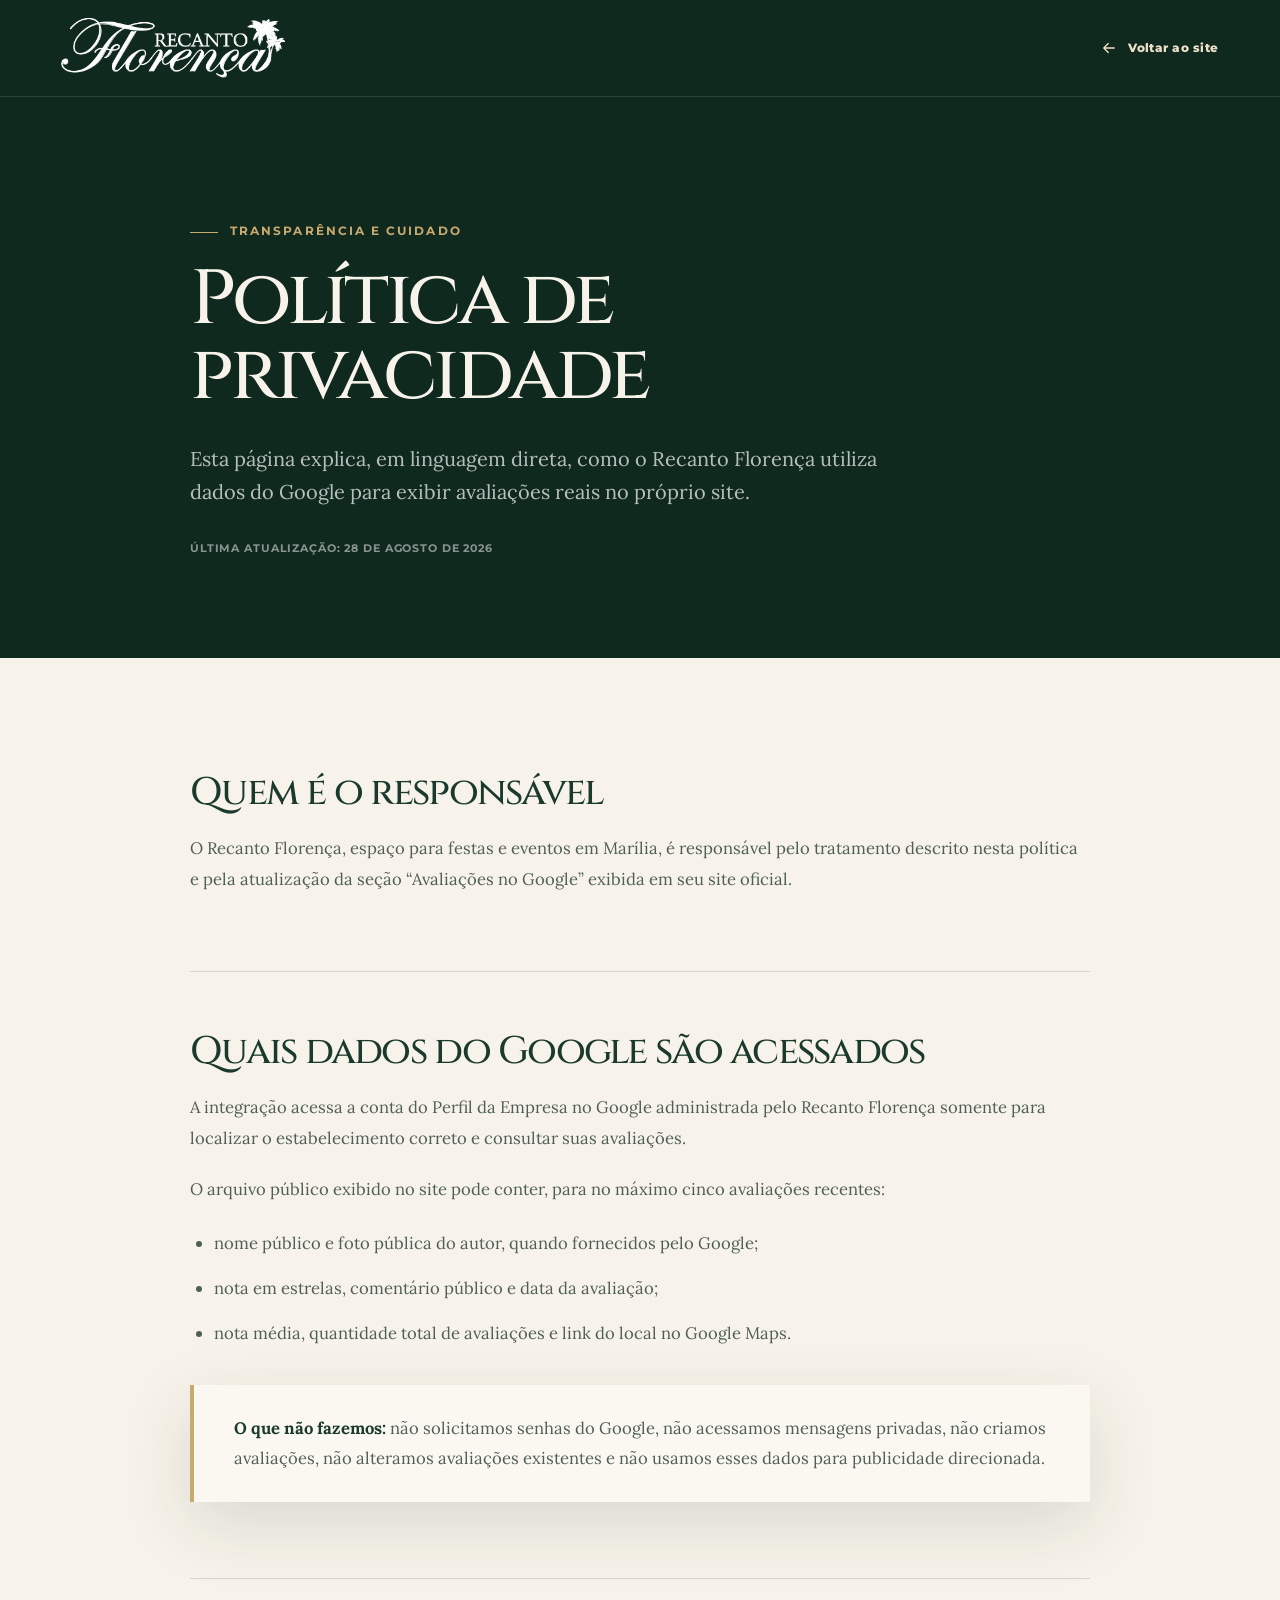
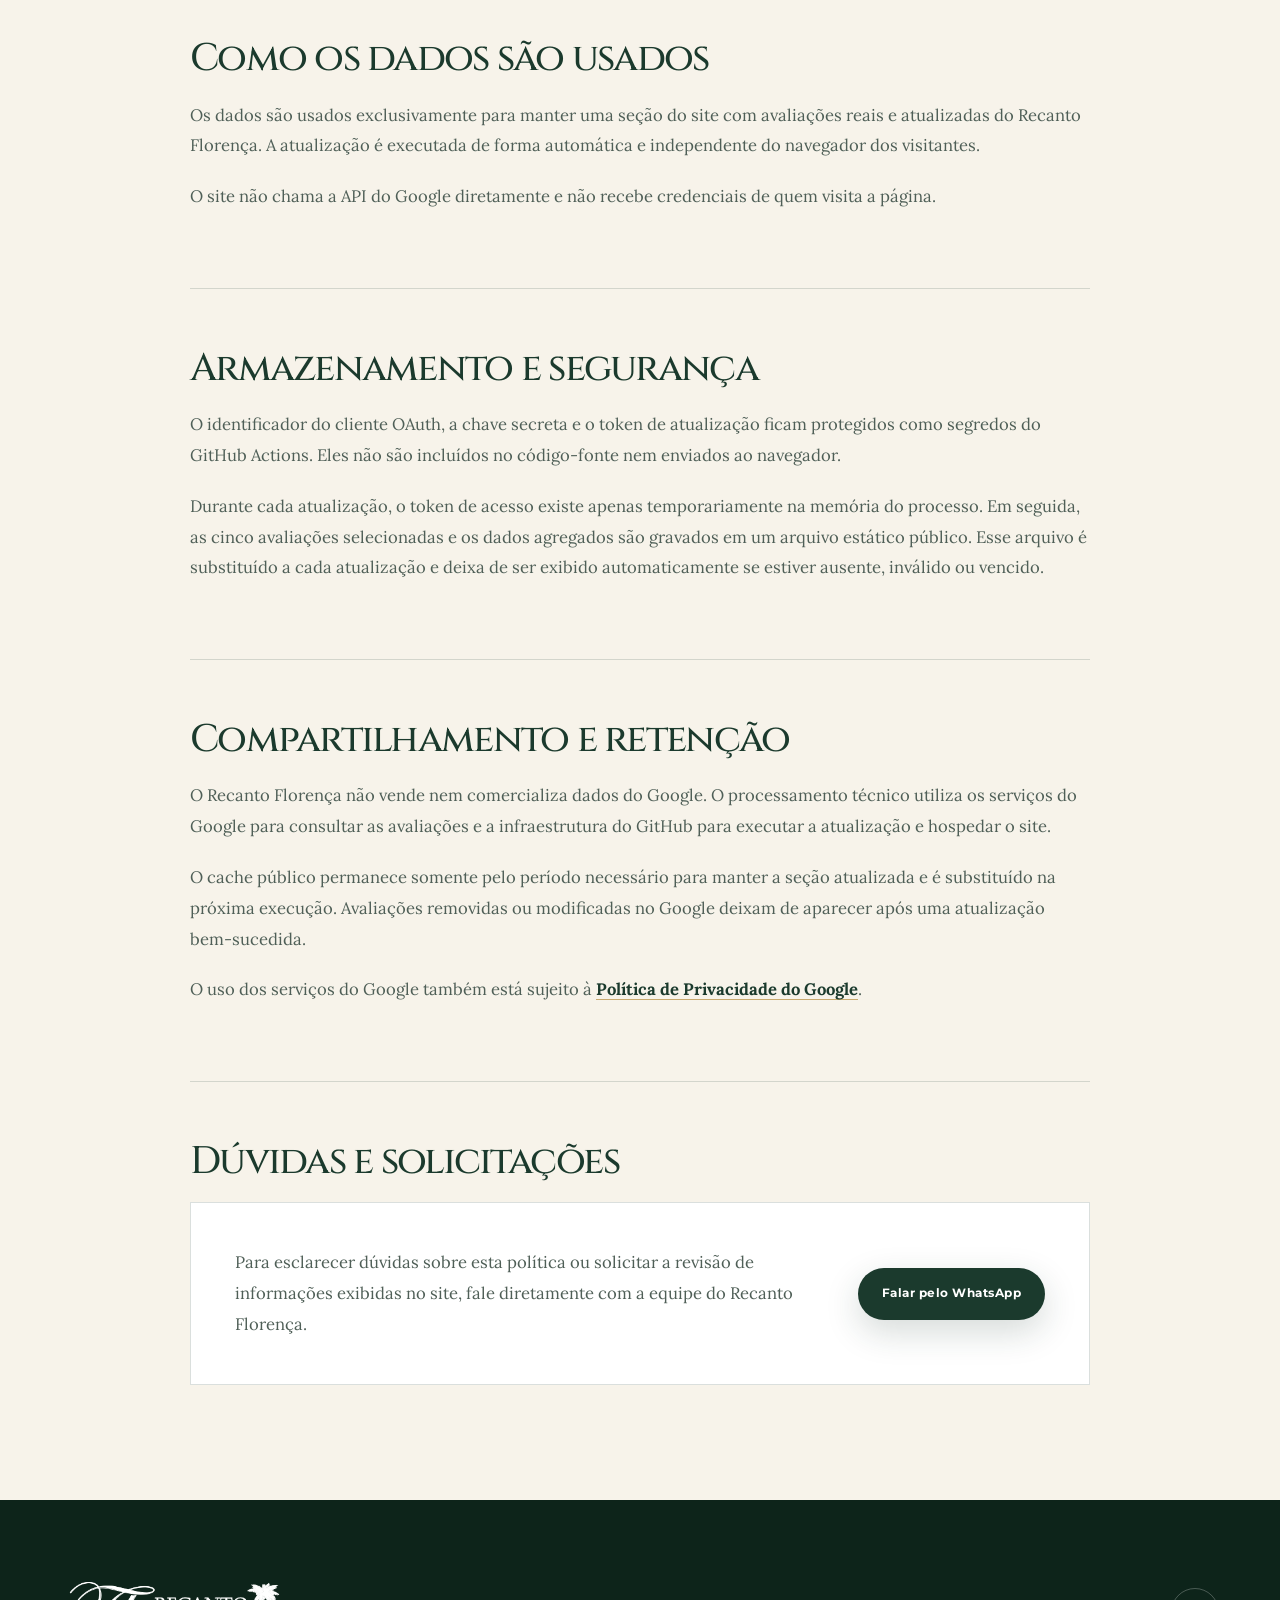
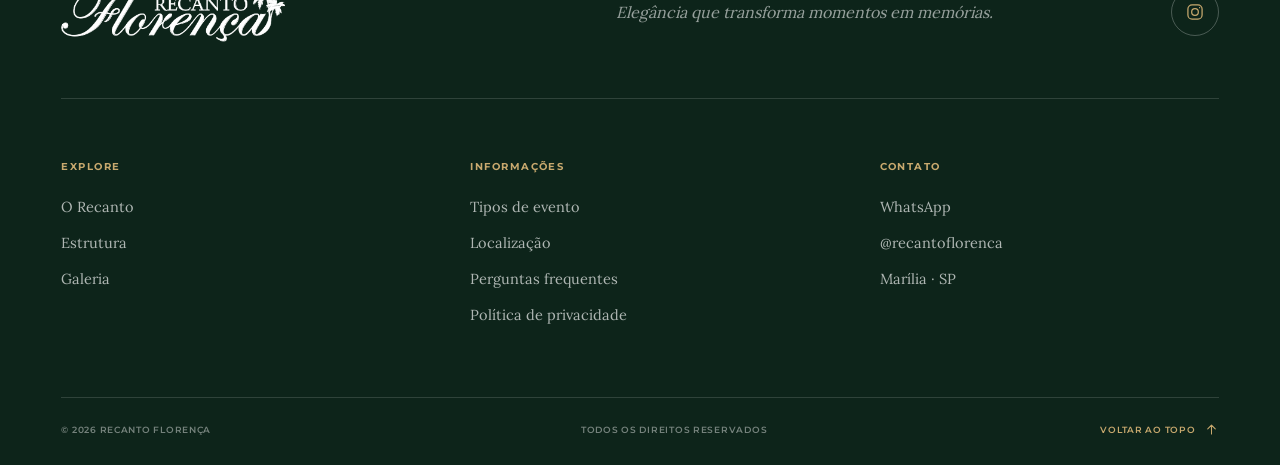
==== politica-de-privacidade.html @ 4406dd40 "feat: publish OAuth privacy policy" ====
<!doctype html>
<html lang="pt-BR">
<head>
  <meta charset="utf-8">
  <meta name="viewport" content="width=device-width, initial-scale=1">
  <meta name="theme-color" content="#1b3a2d">
  <meta name="description" content="Política de privacidade do Recanto Florença e informações sobre o uso de dados públicos das avaliações do Google.">
  <meta name="robots" content="index, follow">
  <link rel="canonical" href="https://recantoflorenca.com.br/politica-de-privacidade.html">
  <title>Política de Privacidade | Recanto Florença</title>
  <link rel="icon" href="assets/images/brand/recanto-florenca-favicon-32.png" type="image/png" sizes="32x32">
  <link rel="apple-touch-icon" href="assets/images/brand/recanto-florenca-favicon-180.png" sizes="180x180">
  <link rel="preload" href="assets/fonts/montserrat.woff2" as="font" type="font/woff2" crossorigin>
  <link rel="preload" href="assets/fonts/cinzel.woff2" as="font" type="font/woff2" crossorigin>
  <link rel="stylesheet" href="assets/css/styles.css">
  <script>
    (function (root) {
      var ready = false;
      function revealFonts() {
        if (ready) return;
        ready = true;
        root.classList.remove("fonts-pending");
        root.classList.add("fonts-ready");
      }
      root.classList.add("js", "fonts-pending");
      window.setTimeout(revealFonts, 2500);
      if (document.fonts && document.fonts.ready) {
        Promise.all([
          document.fonts.load('500 1em "Cinzel"'),
          document.fonts.load('600 1em "Montserrat"')
        ]).then(revealFonts, revealFonts);
      } else {
        revealFonts();
      }
    })(document.documentElement);
  </script>
</head>
<body class="privacy-page">
  <a class="skip-link" href="#conteudo">Pular para o conteúdo</a>

  <header class="privacy-header">
    <a class="brand" href="./" aria-label="Ir para a página inicial do Recanto Florença">
      <img class="brand__official-logo" src="assets/images/brand/recanto-florenca-logo-oficial.png" width="375" height="101" alt="Recanto Florença">
    </a>
    <a class="privacy-header__back" href="./">
      <svg viewBox="0 0 24 24" aria-hidden="true"><path d="M5 12h13M13 6l6 6-6 6"></path></svg>
      Voltar ao site
    </a>
  </header>

  <main id="conteudo">
    <section class="privacy-hero" aria-labelledby="privacy-title">
      <div class="privacy-hero__inner">
        <p class="eyebrow eyebrow--gold"><span></span>Transparência e cuidado</p>
        <h1 id="privacy-title">Política de privacidade</h1>
        <p class="privacy-hero__intro">Esta página explica, em linguagem direta, como o Recanto Florença utiliza dados do Google para exibir avaliações reais no próprio site.</p>
        <time class="privacy-hero__updated" datetime="2026-08-28">Última atualização: 28 de agosto de 2026</time>
      </div>
    </section>

    <div class="privacy-main">
      <article class="privacy-document">
        <section aria-labelledby="privacy-controller">
          <h2 id="privacy-controller">Quem é o responsável</h2>
          <p>O Recanto Florença, espaço para festas e eventos em Marília, é responsável pelo tratamento descrito nesta política e pela atualização da seção “Avaliações no Google” exibida em seu site oficial.</p>
        </section>

        <section aria-labelledby="privacy-data">
          <h2 id="privacy-data">Quais dados do Google são acessados</h2>
          <p>A integração acessa a conta do Perfil da Empresa no Google administrada pelo Recanto Florença somente para localizar o estabelecimento correto e consultar suas avaliações.</p>
          <p>O arquivo público exibido no site pode conter, para no máximo cinco avaliações recentes:</p>
          <ul>
            <li>nome público e foto pública do autor, quando fornecidos pelo Google;</li>
            <li>nota em estrelas, comentário público e data da avaliação;</li>
            <li>nota média, quantidade total de avaliações e link do local no Google Maps.</li>
          </ul>
          <div class="privacy-note">
            <p><strong>O que não fazemos:</strong> não solicitamos senhas do Google, não acessamos mensagens privadas, não criamos avaliações, não alteramos avaliações existentes e não usamos esses dados para publicidade direcionada.</p>
          </div>
        </section>

        <section aria-labelledby="privacy-use">
          <h2 id="privacy-use">Como os dados são usados</h2>
          <p>Os dados são usados exclusivamente para manter uma seção do site com avaliações reais e atualizadas do Recanto Florença. A atualização é executada de forma automática e independente do navegador dos visitantes.</p>
          <p>O site não chama a API do Google diretamente e não recebe credenciais de quem visita a página.</p>
        </section>

        <section aria-labelledby="privacy-storage">
          <h2 id="privacy-storage">Armazenamento e segurança</h2>
          <p>O identificador do cliente OAuth, a chave secreta e o token de atualização ficam protegidos como segredos do GitHub Actions. Eles não são incluídos no código-fonte nem enviados ao navegador.</p>
          <p>Durante cada atualização, o token de acesso existe apenas temporariamente na memória do processo. Em seguida, as cinco avaliações selecionadas e os dados agregados são gravados em um arquivo estático público. Esse arquivo é substituído a cada atualização e deixa de ser exibido automaticamente se estiver ausente, inválido ou vencido.</p>
        </section>

        <section aria-labelledby="privacy-sharing">
          <h2 id="privacy-sharing">Compartilhamento e retenção</h2>
          <p>O Recanto Florença não vende nem comercializa dados do Google. O processamento técnico utiliza os serviços do Google para consultar as avaliações e a infraestrutura do GitHub para executar a atualização e hospedar o site.</p>
          <p>O cache público permanece somente pelo período necessário para manter a seção atualizada e é substituído na próxima execução. Avaliações removidas ou modificadas no Google deixam de aparecer após uma atualização bem-sucedida.</p>
          <p>O uso dos serviços do Google também está sujeito à <a href="https://policies.google.com/privacy?hl=pt-BR" target="_blank" rel="noopener noreferrer">Política de Privacidade do Google</a>.</p>
        </section>

        <section aria-labelledby="privacy-rights">
          <h2 id="privacy-rights">Dúvidas e solicitações</h2>
          <div class="privacy-contact">
            <p>Para esclarecer dúvidas sobre esta política ou solicitar a revisão de informações exibidas no site, fale diretamente com a equipe do Recanto Florença.</p>
            <a class="button button--primary" href="https://wa.me/5514998134747" target="_blank" rel="noopener noreferrer">Falar pelo WhatsApp</a>
          </div>
        </section>
      </article>
    </div>
  </main>

  <footer class="footer">
    <div class="section-shell">
      <div class="footer__top">
        <a class="brand" href="./" aria-label="Ir para a página inicial do Recanto Florença">
          <img class="brand__official-logo" src="assets/images/brand/recanto-florenca-logo-oficial.png" width="375" height="101" alt="Recanto Florença">
        </a>
        <p>Elegância que transforma momentos em memórias.</p>
        <a class="footer__social" href="https://instagram.com/recantoflorenca" target="_blank" rel="noopener noreferrer" aria-label="Instagram do Recanto Florença">
          <svg viewBox="0 0 24 24" aria-hidden="true"><rect x="3.5" y="3.5" width="17" height="17" rx="5"></rect><circle cx="12" cy="12" r="4"></circle><circle cx="17.5" cy="6.8" r=".8" class="icon-fill"></circle></svg>
        </a>
      </div>
      <div class="footer__links">
        <div><span>Explore</span><a href="./#recanto">O Recanto</a><a href="./#estrutura">Estrutura</a><a href="./#galeria">Galeria</a></div>
        <div><span>Informações</span><a href="./#eventos">Tipos de evento</a><a href="./#localizacao">Localização</a><a href="./#duvidas">Perguntas frequentes</a><a href="politica-de-privacidade.html" aria-current="page">Política de privacidade</a></div>
        <div class="footer__contact"><span>Contato</span><a href="https://wa.me/5514998134747" target="_blank" rel="noopener noreferrer">WhatsApp</a><a href="https://instagram.com/recantoflorenca" target="_blank" rel="noopener noreferrer">@recantoflorenca</a><p>Marília · SP</p></div>
      </div>
      <div class="footer__bottom">
        <span>© 2026 Recanto Florença</span>
        <span>Todos os direitos reservados</span>
        <a href="#conteudo">Voltar ao topo <svg viewBox="0 0 24 24" aria-hidden="true" style="transform:rotate(-90deg)"><path d="M5 12h13M13 6l6 6-6 6"></path></svg></a>
      </div>
    </div>
  </footer>
</body>
</html>
---- assets/css/styles.css ----
@font-face {
  font-family: "Cinzel";
  src:
    url("../fonts/cinzel.woff2") format("woff2"),
    url("../fonts/cinzel.ttf") format("truetype");
  font-weight: 400 900;
  font-display: swap;
}

@font-face {
  font-family: "Lora";
  src:
    url("../fonts/lora.woff2") format("woff2"),
    url("../fonts/lora.ttf") format("truetype");
  font-weight: 400 700;
  font-display: swap;
}

@font-face {
  font-family: "Montserrat";
  src:
    url("../fonts/montserrat.woff2") format("woff2"),
    url("../fonts/montserrat.ttf") format("truetype");
  font-weight: 100 900;
  font-display: swap;
}

:root {
  --forest: #1b3a2d;
  --forest-deep: #10291f;
  --brown: #6b4423;
  --white: #ffffff;
  --gold: #c8a96e;
  --sage: #7a9e7e;
  --cream: #ede0c8;
  --cream-soft: #f7f3ea;
  --cream-pale: #fbf8f2;
  --brown-light: #a0714f;
  --ink: #18221d;
  --muted: #68736d;
  --muted-strong: #4f5f57;
  --border: rgba(27, 58, 45, 0.16);
  --shadow: 0 22px 70px rgba(16, 41, 31, 0.13);
  --shell: 1320px;
  --pad: clamp(20px, 4.8vw, 72px);
  --section: clamp(88px, 10vw, 160px);
  --ease-out: cubic-bezier(0.23, 1, 0.32, 1);
  --ease-in-out: cubic-bezier(0.77, 0, 0.175, 1);
  --ease-drawer: cubic-bezier(0.32, 0.72, 0, 1);
  --ease: var(--ease-out);
}

*,
*::before,
*::after {
  box-sizing: border-box;
}

[hidden] {
  display: none !important;
}

html {
  scroll-behavior: smooth;
  scroll-padding-top: 110px;
}

body {
  margin: 0;
  min-width: 320px;
  overflow-x: clip;
  background: var(--cream-soft);
  color: var(--ink);
  font-family: "Montserrat", system-ui, sans-serif;
  font-size: 16px;
  line-height: 1.65;
  text-rendering: optimizeLegibility;
  -webkit-font-smoothing: antialiased;
}

body.menu-open,
body.lightbox-open {
  overflow: hidden;
}

::selection {
  background: var(--gold);
  color: var(--forest-deep);
}

img {
  display: block;
  max-width: 100%;
}

a {
  color: inherit;
  text-decoration: none;
}

button,
a {
  -webkit-tap-highlight-color: transparent;
}

button,
input {
  font: inherit;
}

button {
  color: inherit;
}

:focus-visible {
  outline: 3px solid var(--gold);
  outline-offset: 4px;
}

h1,
h2,
h3,
p {
  margin-top: 0;
}

h1,
h2,
h3 {
  text-wrap: balance;
}

h1,
h2 {
  font-family: "Cinzel", Georgia, serif;
  font-weight: 500;
  letter-spacing: -0.045em;
  line-height: 1.05;
}

h2 {
  font-size: clamp(2.35rem, 4.7vw, 5.1rem);
}

.fonts-pending h1,
.fonts-pending h2 {
  opacity: 0;
}

.fonts-ready h1,
.fonts-ready h2 {
  opacity: 1;
  transition: opacity 360ms var(--ease-out);
}

.manifesto__image,
.experience__visual,
.gallery-item > button,
.location__image-main,
.location__image-detail {
  background: var(--cream);
}

.section {
  position: relative;
  padding: var(--section) 0;
}

.section-shell {
  width: min(100% - (var(--pad) * 2), var(--shell));
  margin-inline: auto;
}

.skip-link {
  position: fixed;
  top: 8px;
  left: 8px;
  z-index: 9999;
  padding: 12px 18px;
  border-radius: 99px;
  background: var(--white);
  color: var(--forest);
  transform: translateY(-150%);
  transition: transform 180ms var(--ease-out);
}

.skip-link:focus {
  transform: translateY(0);
}

.js .reveal[data-motion="reveal"] {
  opacity: 0;
  transform: translateY(14px);
  transition:
    opacity 420ms var(--ease-out) var(--reveal-delay, 0ms),
    transform 420ms var(--ease-out) var(--reveal-delay, 0ms);
}

.js .reveal[data-motion="reveal"].is-visible {
  opacity: 1;
  transform: translateY(0);
}

.js img.is-media-loading {
  opacity: 0;
}

.js img.is-media-loaded {
  animation: mediaReveal 240ms var(--ease-out) both;
}

@keyframes mediaReveal {
  from {
    opacity: 0;
    filter: saturate(0.72);
  }
}

.eyebrow {
  display: flex;
  align-items: center;
  gap: 12px;
  margin-bottom: 24px;
  color: var(--forest);
  font-size: 0.72rem;
  font-weight: 700;
  letter-spacing: 0.18em;
  line-height: 1.2;
  text-transform: uppercase;
}

.eyebrow > span {
  width: 28px;
  height: 1px;
  background: currentColor;
}

.eyebrow--gold {
  color: var(--brown-light);
}

.button {
  display: inline-flex;
  min-height: 52px;
  align-items: center;
  justify-content: center;
  gap: 16px;
  padding: 0 24px;
  border: 0;
  border-radius: 999px;
  font-size: 0.76rem;
  font-weight: 700;
  letter-spacing: 0.04em;
  line-height: 1;
  transition:
    background 220ms var(--ease-out),
    color 220ms var(--ease-out),
    transform 220ms var(--ease-out),
    box-shadow 220ms var(--ease-out);
}

.button svg,
.text-link svg,
.footer__bottom svg,
.event-list__item > svg {
  width: 18px;
  fill: none;
  stroke: currentColor;
  stroke-linecap: round;
  stroke-linejoin: round;
  stroke-width: 1.7;
  transition: transform 220ms var(--ease-out);
}

.button--primary {
  background: var(--forest);
  box-shadow: 0 12px 34px rgba(27, 58, 45, 0.18);
  color: var(--white);
}

.button--cream {
  background: var(--cream);
  color: var(--forest);
}

.button--large {
  min-height: 64px;
  padding-inline: 30px;
}

.button--large svg:first-child {
  width: 22px;
  height: 22px;
  fill: none;
  stroke: currentColor;
}

.text-link {
  display: inline-flex;
  align-items: center;
  gap: 14px;
  padding: 10px 0;
  color: var(--forest);
  font-size: 0.76rem;
  font-weight: 700;
  letter-spacing: 0.05em;
  transition: transform 180ms var(--ease-out);
}

.text-link svg {
  width: 17px;
  height: 17px;
}

.text-link--light {
  color: var(--cream);
}

.text-link--dark {
  color: var(--forest);
}

/* Header */

.site-header {
  position: fixed;
  top: 20px;
  left: 50%;
  z-index: 1000;
  display: grid;
  width: min(calc(100% - 40px), 1390px);
  min-height: 72px;
  grid-template-columns: 240px 1fr 190px;
  align-items: center;
  padding: 8px 10px 8px 24px;
  border: 1px solid rgba(27, 58, 45, 0.1);
  border-radius: 999px;
  background: rgba(247, 243, 234, 0.86);
  box-shadow: 0 8px 36px rgba(27, 58, 45, 0.08);
  backdrop-filter: blur(18px);
  transform: translateX(-50%);
  transition:
    top 240ms var(--ease-out),
    background 240ms var(--ease-out),
    color 240ms var(--ease-out),
    box-shadow 240ms var(--ease-out);
}

.site-header--scrolled {
  top: 12px;
  border-color: rgba(255, 255, 255, 0.13);
  background: rgba(27, 58, 45, 0.94);
  box-shadow: 0 16px 44px rgba(16, 41, 31, 0.22);
  color: var(--white);
}

.site-header__brand {
  display: inline-flex;
  align-items: center;
  width: max-content;
  padding: 5px 14px;
  border-radius: 999px;
  background: var(--forest);
  transition: background 240ms var(--ease-out);
}

.site-header--scrolled .site-header__brand {
  background: transparent;
}

.brand {
  display: inline-flex;
  align-items: center;
  gap: 13px;
  color: var(--forest);
}

.site-header--scrolled .brand {
  color: var(--white);
}

.brand__official-logo {
  display: block;
  width: 184px;
  height: auto;
}

.brand:not(.brand--compact) .brand__official-logo {
  width: 224px;
}

.brand__symbol {
  width: 42px;
  height: 42px;
  fill: none;
  stroke: var(--gold);
  stroke-linecap: round;
  stroke-linejoin: round;
  stroke-width: 0.9;
}

.brand__type {
  display: flex;
  flex-direction: column;
}

.brand__name {
  font-family: "Cinzel", Georgia, serif;
  font-size: 0.94rem;
  font-weight: 600;
  letter-spacing: 0.03em;
  line-height: 1.2;
  text-transform: uppercase;
}

.brand__subtitle {
  margin-top: 3px;
  color: var(--brown-light);
  font-size: 0.48rem;
  font-weight: 600;
  letter-spacing: 0.3em;
  line-height: 1;
  text-transform: uppercase;
}

.site-header--scrolled .brand__subtitle {
  color: var(--cream);
}

.desktop-nav {
  display: flex;
  justify-content: center;
  gap: clamp(18px, 2vw, 34px);
}

.desktop-nav a {
  position: relative;
  padding: 9px 0;
  color: currentColor;
  font-size: 0.67rem;
  font-weight: 600;
  letter-spacing: 0.02em;
}

.desktop-nav a::after {
  position: absolute;
  right: 0;
  bottom: 3px;
  left: 0;
  height: 1px;
  background: var(--gold);
  content: "";
  transform: scaleX(0);
  transform-origin: right;
  transition: transform 220ms var(--ease-out);
}

.button--header {
  justify-self: end;
  background: var(--forest);
  color: var(--white);
}

.site-header--scrolled .button--header {
  background: var(--cream);
  color: var(--forest);
}

.menu-toggle,
.mobile-menu {
  display: none;
}

/* Hero */

.hero {
  position: relative;
  display: flex;
  min-height: 100svh;
  align-items: center;
  overflow: hidden;
  padding: 132px var(--pad) 88px;
  background:
    radial-gradient(circle at 78% 20%, rgba(200, 169, 110, 0.14), transparent 31%),
    linear-gradient(145deg, var(--cream-pale), var(--cream-soft) 55%, #efe6d6);
}

.hero::after {
  position: absolute;
  right: -11vw;
  bottom: -28vw;
  width: 47vw;
  height: 47vw;
  border: 1px solid rgba(27, 58, 45, 0.1);
  border-radius: 50%;
  content: "";
}

.hero__content {
  position: relative;
  z-index: 2;
  display: grid;
  width: min(100%, var(--shell));
  margin: auto;
  grid-template-columns: minmax(0, 0.82fr) minmax(480px, 1.18fr);
  align-items: center;
  gap: clamp(40px, 6vw, 100px);
}

.hero__copy {
  position: relative;
  z-index: 3;
  padding-top: 26px;
}

.hero h1 {
  max-width: 710px;
  margin-bottom: 30px;
  color: var(--forest);
  font-size: clamp(3.7rem, 6.6vw, 7.2rem);
}

.hero h1 span {
  display: block;
  margin-top: 4px;
  color: var(--brown-light);
  font-family: "Lora", Georgia, serif;
  font-size: 0.42em;
  font-style: italic;
  font-weight: 400;
  letter-spacing: -0.02em;
}

.hero__intro {
  max-width: 570px;
  margin-bottom: 34px;
  color: #4e5e56;
  font-family: "Lora", Georgia, serif;
  font-size: clamp(1.04rem, 1.35vw, 1.3rem);
  line-height: 1.65;
}

.hero__actions {
  display: flex;
  align-items: center;
  gap: 28px;
}

.hero__notes {
  display: flex;
  gap: 28px;
  margin-top: 46px;
  color: var(--forest);
  font-size: 0.66rem;
  font-weight: 700;
  letter-spacing: 0.1em;
  text-transform: uppercase;
}

.hero__notes span {
  position: relative;
  padding-left: 16px;
}

.hero__notes span::before {
  position: absolute;
  top: 50%;
  left: 0;
  width: 5px;
  height: 5px;
  border-radius: 50%;
  background: var(--gold);
  content: "";
  transform: translateY(-50%);
}

.hero__visual {
  position: relative;
  min-height: min(72vh, 760px);
}

.hero__photo-main {
  position: absolute;
  top: 0;
  right: 3%;
  width: min(72%, 530px);
  height: 100%;
  overflow: hidden;
  border-radius: 48% 48% 23% 23% / 25% 25% 16% 16%;
  box-shadow: var(--shadow);
}

.hero__photo-main::after {
  position: absolute;
  inset: 0;
  background: linear-gradient(to top, rgba(16, 41, 31, 0.42), transparent 38%);
  content: "";
}

.hero__photo-main img,
.hero__photo-secondary img {
  width: 100%;
  height: 100%;
  object-fit: cover;
  transition: transform 720ms var(--ease-out);
}

.hero__location {
  position: absolute;
  right: 28px;
  bottom: 24px;
  z-index: 2;
  color: var(--white);
  font-size: 0.66rem;
  font-weight: 700;
  letter-spacing: 0.14em;
  text-transform: uppercase;
}

.hero__photo-secondary {
  position: absolute;
  bottom: 4%;
  left: 0;
  z-index: 3;
  width: min(36%, 235px);
  aspect-ratio: 3 / 4;
  overflow: hidden;
  border: 8px solid var(--cream-soft);
  border-radius: 100px 100px 28px 28px;
  box-shadow: 0 18px 50px rgba(16, 41, 31, 0.18);
}

.hero__seal {
  position: absolute;
  top: 13%;
  left: 4%;
  z-index: 4;
  display: grid;
  width: 108px;
  height: 108px;
  place-items: center;
  border-radius: 50%;
  background: var(--gold);
  box-shadow: 0 14px 36px rgba(107, 68, 35, 0.2);
  color: var(--forest);
}

.hero__seal svg {
  position: absolute;
  inset: 7px;
  width: calc(100% - 14px);
  height: calc(100% - 14px);
  transform-origin: center;
  animation: sealSettle 680ms var(--ease-out) 220ms both;
}

.hero__seal text {
  fill: var(--forest);
  font-family: "Montserrat", sans-serif;
  font-size: 8.4px;
  font-weight: 700;
  letter-spacing: 1.2px;
}

.hero__seal > span {
  font-family: "Cinzel", Georgia, serif;
  font-size: 1.25rem;
}

@keyframes sealSettle {
  from {
    opacity: 0;
    transform: rotate(-12deg);
  }
}

.hero__leaf {
  position: absolute;
  z-index: 1;
  width: 170px;
  height: 310px;
  border: 1px solid rgba(27, 58, 45, 0.1);
  border-radius: 100%;
  transform: rotate(38deg);
}

.hero__leaf::before,
.hero__leaf::after {
  position: absolute;
  top: 50%;
  left: 50%;
  width: 1px;
  height: 86%;
  background: rgba(27, 58, 45, 0.08);
  content: "";
  transform: translate(-50%, -50%);
}

.hero__leaf::after {
  width: 70%;
  height: 1px;
}

.hero__leaf--one {
  top: 16%;
  left: -95px;
}

.hero__leaf--two {
  right: -82px;
  bottom: 4%;
  transform: rotate(-30deg) scale(0.78);
}

.hero__scroll {
  position: absolute;
  bottom: 25px;
  left: var(--pad);
  z-index: 3;
  display: flex;
  align-items: center;
  gap: 13px;
  color: var(--muted);
  font-size: 0.6rem;
  font-weight: 700;
  letter-spacing: 0.13em;
  text-transform: uppercase;
}

.hero__scroll svg {
  width: 18px;
  fill: none;
  stroke: currentColor;
  stroke-width: 1.5;
}

/* Trust strip */

.trust-strip {
  background: var(--forest);
  color: var(--white);
}

.trust-strip__inner {
  display: grid;
  width: min(100% - (var(--pad) * 2), var(--shell));
  min-height: 160px;
  margin-inline: auto;
  grid-template-columns: repeat(4, minmax(100px, 1fr)) minmax(260px, 1.7fr);
  align-items: center;
}

.trust-item {
  display: flex;
  min-height: 72px;
  flex-direction: column;
  justify-content: center;
  padding: 0 clamp(16px, 2vw, 30px);
  border-right: 1px solid rgba(255, 255, 255, 0.15);
}

.trust-item:first-child {
  padding-left: 0;
}

.trust-item strong {
  color: var(--gold);
  font-family: "Cinzel", Georgia, serif;
  font-size: 2.3rem;
  font-weight: 500;
  line-height: 1;
}

.trust-item span {
  margin-top: 9px;
  color: rgba(255, 255, 255, 0.7);
  font-size: 0.62rem;
  font-weight: 700;
  letter-spacing: 0.14em;
  text-transform: uppercase;
}

.trust-strip__message {
  padding-left: clamp(28px, 3vw, 60px);
}

.trust-strip__message p {
  max-width: 340px;
  margin: 0;
  font-family: "Lora", Georgia, serif;
  font-size: 1.12rem;
  font-style: italic;
  line-height: 1.55;
}

/* Manifesto */

.manifesto {
  background:
    radial-gradient(circle at 80% 70%, rgba(122, 158, 126, 0.12), transparent 32%),
    var(--cream-soft);
}

.manifesto__grid {
  display: grid;
  grid-template-columns: minmax(320px, 0.88fr) minmax(400px, 1.12fr);
  align-items: center;
  gap: clamp(60px, 9vw, 150px);
}

.manifesto__image-wrap {
  position: relative;
  padding-left: 7%;
}

.manifesto__image-wrap::before {
  position: absolute;
  top: 8%;
  bottom: -7%;
  left: 0;
  width: 78%;
  border: 1px solid rgba(200, 169, 110, 0.55);
  border-radius: 190px 190px 34px 34px;
  content: "";
}

.manifesto__image {
  position: relative;
  z-index: 2;
  aspect-ratio: 4 / 5;
  overflow: hidden;
  border-radius: 190px 190px 34px 34px;
  box-shadow: var(--shadow);
}

.manifesto__image img {
  width: 100%;
  height: 100%;
  object-fit: cover;
  transition: transform 720ms var(--ease-out);
}

.manifesto__caption {
  position: absolute;
  right: -4%;
  bottom: 10%;
  z-index: 3;
  padding: 13px 19px;
  border-radius: 999px;
  background: var(--cream);
  box-shadow: 0 12px 30px rgba(16, 41, 31, 0.13);
  color: var(--forest);
  font-size: 0.62rem;
  font-weight: 700;
  letter-spacing: 0.1em;
  text-transform: uppercase;
}

.manifesto__copy {
  max-width: 650px;
}

.manifesto__copy h2 {
  margin-bottom: 32px;
  color: var(--forest);
}

.manifesto__lead {
  margin-bottom: 22px;
  color: var(--brown-light);
  font-family: "Lora", Georgia, serif;
  font-size: clamp(1.28rem, 2vw, 1.8rem);
  font-style: italic;
  line-height: 1.5;
}

.manifesto__copy > .reveal > p:not(.eyebrow, .manifesto__lead) {
  max-width: 580px;
  color: var(--muted);
}

/* Experience */

.experience {
  overflow: clip;
  background: var(--forest-deep);
  color: var(--white);
}

.experience::before {
  position: absolute;
  top: 0;
  right: 7%;
  width: 35vw;
  height: 35vw;
  border: 1px solid rgba(200, 169, 110, 0.12);
  border-radius: 50%;
  content: "";
  transform: translateY(-45%);
}

.section-heading {
  display: flex;
  align-items: end;
  justify-content: space-between;
  gap: 40px;
  margin-bottom: clamp(52px, 7vw, 96px);
}

.section-heading h2 {
  max-width: 800px;
  margin-bottom: 0;
  color: var(--forest);
}

.section-heading > p {
  max-width: 420px;
  margin: 0 0 8px;
  color: var(--muted);
  font-family: "Lora", Georgia, serif;
  font-size: 1.04rem;
  line-height: 1.65;
}

.section-heading--light h2 {
  color: var(--cream-soft);
}

.section-heading--light > p {
  color: rgba(255, 255, 255, 0.62);
}

.experience__layout {
  display: grid;
  grid-template-columns: minmax(400px, 1.15fr) minmax(340px, 0.85fr);
  gap: clamp(60px, 8vw, 130px);
}

.experience__visual {
  position: sticky;
  top: 118px;
  height: min(74vh, 760px);
  overflow: hidden;
  border-radius: 220px 220px 36px 36px;
  box-shadow: 0 36px 80px rgba(0, 0, 0, 0.25);
}

.experience__visual::after {
  position: absolute;
  inset: 0;
  background: linear-gradient(to top, rgba(16, 41, 31, 0.45), transparent 45%);
  content: "";
}

.experience__visual > img {
  position: absolute;
  inset: 0;
  width: 100%;
  height: 100%;
  object-fit: cover;
  opacity: 0;
  transform: scale(1.03);
  transition:
    opacity 520ms var(--ease-in-out),
    transform 860ms var(--ease-out);
}

.experience__visual > img.is-active {
  opacity: 1;
  transform: scale(1);
}

.experience__counter {
  position: absolute;
  right: 30px;
  bottom: 25px;
  z-index: 3;
  display: flex;
  align-items: center;
  gap: 11px;
  font-size: 0.62rem;
  font-weight: 700;
  letter-spacing: 0.12em;
}

.experience__counter i {
  width: 32px;
  height: 1px;
  background: var(--gold);
}

.experience__steps {
  padding-bottom: 18vh;
}

.experience-step {
  display: flex;
  min-height: 78vh;
  flex-direction: column;
  justify-content: center;
  border-bottom: 1px solid rgba(255, 255, 255, 0.12);
  opacity: 0.36;
  transition: opacity 260ms var(--ease-out);
}

.experience-step.is-active {
  opacity: 1;
}

.experience-step__number {
  margin-bottom: 36px;
  color: var(--gold);
  font-size: 0.66rem;
  font-weight: 700;
  letter-spacing: 0.15em;
}

.experience-step > p {
  margin-bottom: 10px;
  color: var(--sage);
  font-size: 0.7rem;
  font-weight: 700;
  letter-spacing: 0.13em;
  text-transform: uppercase;
}

.experience-step h3 {
  max-width: 500px;
  margin-bottom: 24px;
  color: var(--cream-soft);
  font-family: "Cinzel", Georgia, serif;
  font-size: clamp(2.2rem, 4vw, 4.3rem);
  font-weight: 500;
  letter-spacing: -0.04em;
  line-height: 1.06;
}

.experience-step__body p {
  max-width: 470px;
  margin-bottom: 0;
  color: rgba(255, 255, 255, 0.65);
  font-family: "Lora", Georgia, serif;
  font-size: 1rem;
  line-height: 1.7;
}

.experience-step__mobile-image {
  display: none;
}

/* Structure */

.structure {
  background:
    linear-gradient(rgba(27, 58, 45, 0.05) 1px, transparent 1px),
    linear-gradient(90deg, rgba(27, 58, 45, 0.05) 1px, transparent 1px),
    var(--cream-pale);
  background-size: 72px 72px;
}

.amenity-grid {
  display: grid;
  grid-template-columns: repeat(12, 1fr);
  gap: 18px;
}

.amenity-card {
  position: relative;
  display: flex;
  min-height: 330px;
  flex-direction: column;
  justify-content: space-between;
  padding: clamp(25px, 3vw, 40px);
  overflow: hidden;
  border: 1px solid var(--border);
  border-radius: 28px;
  background: rgba(255, 255, 255, 0.6);
  transition:
    transform 240ms var(--ease-out),
    border-color 240ms var(--ease-out),
    background 240ms var(--ease-out),
    box-shadow 240ms var(--ease-out);
}

.amenity-card--1,
.amenity-card--4 {
  grid-column: span 5;
}

.amenity-card--2,
.amenity-card--3,
.amenity-card--5,
.amenity-card--6 {
  grid-column: span 3.5;
}

.amenity-card--2,
.amenity-card--5 {
  grid-column: span 4;
}

.amenity-card--3,
.amenity-card--6 {
  grid-column: span 3;
}

.amenity-card__top {
  display: flex;
  align-items: start;
  justify-content: space-between;
}

.amenity-icon {
  width: 44px;
  height: 44px;
  fill: none;
  stroke: var(--brown-light);
  stroke-linecap: round;
  stroke-linejoin: round;
  stroke-width: 1.35;
}

.amenity-icon .icon-fill {
  fill: var(--brown-light);
  stroke: none;
}

.amenity-card__top > span {
  color: rgba(27, 58, 45, 0.38);
  font-size: 0.63rem;
  font-weight: 700;
  letter-spacing: 0.12em;
}

.amenity-card strong {
  display: block;
  margin-bottom: 4px;
  color: var(--forest);
  font-family: "Cinzel", Georgia, serif;
  font-size: clamp(2.1rem, 3vw, 3.6rem);
  font-weight: 500;
  line-height: 1;
}

.amenity-card h3 {
  margin-bottom: 10px;
  color: var(--forest);
  font-family: "Lora", Georgia, serif;
  font-size: 1.1rem;
  font-style: italic;
  font-weight: 500;
}

.amenity-card p {
  max-width: 360px;
  margin-bottom: 0;
  color: var(--muted);
  font-size: 0.82rem;
  line-height: 1.6;
}

.accommodation {
  display: grid;
  margin-top: clamp(70px, 9vw, 130px);
  padding: clamp(40px, 6vw, 84px);
  grid-template-columns: 1fr 1fr;
  align-items: center;
  gap: clamp(50px, 8vw, 120px);
  overflow: hidden;
  border-radius: 40px;
  background:
    radial-gradient(circle at 94% 5%, rgba(200, 169, 110, 0.22), transparent 28%),
    var(--forest);
  color: var(--white);
}

.accommodation__copy h2 {
  max-width: 610px;
  margin-bottom: 28px;
  color: var(--cream-soft);
  font-size: clamp(2.2rem, 4vw, 4.4rem);
}

.accommodation__copy > p:not(.eyebrow) {
  max-width: 610px;
  margin-bottom: 34px;
  color: rgba(255, 255, 255, 0.67);
  font-family: "Lora", Georgia, serif;
}

.accommodation__numbers {
  display: grid;
  grid-template-columns: 1fr 1fr;
}

.accommodation__numbers div {
  display: flex;
  min-height: 150px;
  flex-direction: column;
  justify-content: center;
  padding: 25px;
  border-right: 1px solid rgba(255, 255, 255, 0.16);
  border-bottom: 1px solid rgba(255, 255, 255, 0.16);
}

.accommodation__numbers div:nth-child(2n) {
  border-right: 0;
}

.accommodation__numbers div:nth-last-child(-n + 2) {
  border-bottom: 0;
}

.accommodation__numbers strong {
  color: var(--gold);
  font-family: "Cinzel", Georgia, serif;
  font-size: clamp(2.4rem, 4vw, 4.2rem);
  font-weight: 500;
  line-height: 1;
}

.accommodation__numbers span {
  margin-top: 10px;
  color: rgba(255, 255, 255, 0.65);
  font-size: 0.66rem;
  font-weight: 700;
  letter-spacing: 0.13em;
  text-transform: uppercase;
}

/* Gallery */

.gallery-section {
  background: var(--cream-soft);
}

.gallery-grid {
  display: grid;
  grid-auto-flow: dense;
  grid-template-columns: repeat(12, 1fr);
  gap: 18px;
}

.gallery-item {
  grid-column: span 4;
}

@media (min-width: 961px) {
  .gallery-item:nth-child(n + 10) {
    grid-column: span 6;
  }
}

.gallery-item button {
  position: relative;
  display: block;
  width: 100%;
  aspect-ratio: 3 / 4;
  padding: 0;
  overflow: hidden;
  border: 0;
  border-radius: 26px;
  background: var(--cream);
  cursor: zoom-in;
  transition: transform 180ms var(--ease-out);
}

.gallery-item img {
  width: 100%;
  height: 100%;
  object-fit: cover;
  transition: transform 650ms var(--ease-out);
}

.gallery-item__overlay {
  position: absolute;
  inset: 0;
  display: flex;
  flex-direction: column;
  justify-content: end;
  padding: 26px;
  background: linear-gradient(to top, rgba(16, 41, 31, 0.8), transparent 52%);
  color: var(--white);
  text-align: left;
}

.gallery-item__overlay > span {
  margin-bottom: 7px;
  color: var(--gold);
  font-size: 0.58rem;
  font-weight: 700;
  letter-spacing: 0.14em;
  text-transform: uppercase;
}

.gallery-item__overlay strong {
  max-width: calc(100% - 48px);
  font-family: "Lora", Georgia, serif;
  font-size: 1rem;
  font-style: italic;
  font-weight: 500;
}

.gallery-item__overlay i {
  position: absolute;
  right: 22px;
  bottom: 22px;
  display: grid;
  width: 40px;
  height: 40px;
  place-items: center;
  border: 1px solid rgba(255, 255, 255, 0.44);
  border-radius: 50%;
  transition:
    background 220ms var(--ease-out),
    border-color 220ms var(--ease-out),
    transform 220ms var(--ease-out);
}

.gallery-item__overlay svg {
  width: 17px;
  fill: none;
  stroke: currentColor;
  stroke-width: 1.6;
}

.lightbox {
  position: fixed;
  inset: 0;
  z-index: 4000;
  display: grid;
  padding: 34px clamp(54px, 7vw, 110px);
  place-items: center;
  background: rgba(8, 23, 17, 0.96);
  backdrop-filter: blur(18px);
  opacity: 0;
  visibility: hidden;
  transition:
    opacity 160ms var(--ease-out),
    visibility 0s linear 160ms;
}

.lightbox.is-visible {
  opacity: 1;
  visibility: visible;
  transition-duration: 240ms, 0s;
  transition-delay: 0s;
}

.lightbox figure {
  display: flex;
  width: min(86vw, 1040px);
  height: min(84vh, 900px);
  flex-direction: column;
  align-items: center;
  margin: 0;
  opacity: 0;
  transform: translateY(6px) scale(0.99);
  transition:
    opacity 130ms var(--ease-out),
    transform 160ms var(--ease-out);
}

.lightbox.is-visible figure {
  opacity: 1;
  transform: translateY(0) scale(1);
  transition-duration: 220ms, 240ms;
}

.lightbox figure img {
  min-height: 0;
  flex: 1;
  border-radius: 18px;
  object-fit: contain;
}

.lightbox figcaption {
  position: relative;
  display: grid;
  width: min(100%, 680px);
  grid-template-columns: 1fr auto;
  padding-top: 18px;
  color: var(--white);
}

.lightbox figcaption > span {
  grid-column: 1;
  color: var(--gold);
  font-size: 0.58rem;
  font-weight: 700;
  letter-spacing: 0.14em;
  text-transform: uppercase;
}

.lightbox figcaption strong {
  grid-column: 1;
  font-family: "Lora", Georgia, serif;
  font-size: 1rem;
  font-style: italic;
  font-weight: 500;
}

.lightbox figcaption small {
  grid-row: 1 / span 2;
  grid-column: 2;
  align-self: center;
  color: rgba(255, 255, 255, 0.6);
  font-size: 0.68rem;
  letter-spacing: 0.13em;
}

.lightbox__close,
.lightbox__nav {
  position: absolute;
  z-index: 2;
  display: grid;
  width: 48px;
  height: 48px;
  padding: 0;
  place-items: center;
  border: 1px solid rgba(255, 255, 255, 0.24);
  border-radius: 50%;
  background: rgba(255, 255, 255, 0.06);
  color: var(--white);
  cursor: pointer;
  transition:
    background 200ms var(--ease-out),
    border-color 200ms var(--ease-out),
    transform 180ms var(--ease-out);
}

.lightbox__close {
  top: 24px;
  right: 24px;
}

.lightbox__close span {
  position: absolute;
  width: 19px;
  height: 1px;
  background: currentColor;
  transform: rotate(45deg);
}

.lightbox__close span:last-child {
  transform: rotate(-45deg);
}

.lightbox__nav {
  top: 50%;
  transform: translateY(-50%);
}

.lightbox__nav svg {
  width: 20px;
  fill: none;
  stroke: currentColor;
  stroke-linecap: round;
  stroke-linejoin: round;
  stroke-width: 1.6;
}

.lightbox__nav--prev {
  left: 24px;
}

.lightbox__nav--next {
  right: 24px;
}

/* Events */

.events {
  min-height: 760px;
  overflow: hidden;
  background: var(--forest);
  color: var(--white);
}

.events__background {
  position: absolute;
  inset: 0;
}

.events__background::after {
  position: absolute;
  inset: 0;
  background:
    linear-gradient(90deg, rgba(16, 41, 31, 0.98) 0%, rgba(16, 41, 31, 0.91) 43%, rgba(16, 41, 31, 0.58) 100%),
    linear-gradient(to top, rgba(16, 41, 31, 0.68), transparent);
  content: "";
}

.events__background img {
  width: 100%;
  height: 100%;
  object-fit: cover;
}

.events__inner {
  position: relative;
  z-index: 2;
  display: grid;
  grid-template-columns: 0.82fr 1.18fr;
  align-items: start;
  gap: clamp(70px, 10vw, 160px);
}

.events__heading {
  position: sticky;
  top: 150px;
}

.events__heading h2 {
  margin-bottom: 0;
  color: var(--cream-soft);
}

.event-list {
  border-top: 1px solid rgba(255, 255, 255, 0.22);
}

.event-list__item {
  display: grid;
  min-height: 110px;
  grid-template-columns: 52px 1fr 44px;
  align-items: center;
  border-bottom: 1px solid rgba(255, 255, 255, 0.22);
  transition:
    padding 220ms var(--ease-out),
    background 220ms var(--ease-out);
}

.event-list__item > span {
  color: var(--gold);
  font-size: 0.6rem;
  font-weight: 700;
  letter-spacing: 0.13em;
}

.event-list__item h3 {
  margin: 0;
  font-family: "Lora", Georgia, serif;
  font-size: clamp(1.15rem, 2vw, 1.55rem);
  font-style: italic;
  font-weight: 500;
}

.event-list__item > svg {
  justify-self: end;
}

/* Location */

.location {
  background:
    radial-gradient(circle at 16% 80%, rgba(122, 158, 126, 0.14), transparent 27%),
    var(--cream-soft);
}

.location__grid {
  display: grid;
  grid-template-columns: minmax(360px, 0.84fr) minmax(430px, 1.16fr);
  align-items: center;
  gap: clamp(70px, 10vw, 160px);
}

.location__copy h2 {
  margin-bottom: 30px;
  color: var(--forest);
}

.location__copy h2 em {
  color: var(--brown-light);
  font-family: "Lora", Georgia, serif;
  font-size: 0.62em;
  font-weight: 400;
}

.location__copy > .reveal > p:not(.eyebrow) {
  max-width: 570px;
  margin-bottom: 28px;
  color: var(--muted);
  font-family: "Lora", Georgia, serif;
  line-height: 1.75;
}

.location__tag {
  display: flex;
  align-items: center;
  gap: 14px;
  margin-bottom: 36px;
  color: var(--forest);
  font-size: 0.68rem;
  font-weight: 700;
  letter-spacing: 0.12em;
  text-transform: uppercase;
}

.location__tag i {
  width: 34px;
  height: 1px;
  background: var(--gold);
}

.location__visual {
  position: relative;
  min-height: 690px;
}

.location__image-main {
  position: absolute;
  inset: 0 0 0 15%;
  overflow: hidden;
  border-radius: 220px 220px 32px 32px;
  box-shadow: var(--shadow);
}

.location__image-main img,
.location__image-detail img {
  width: 100%;
  height: 100%;
  object-fit: cover;
}

.location__image-detail {
  position: absolute;
  bottom: 7%;
  left: 0;
  z-index: 2;
  width: 33%;
  aspect-ratio: 3 / 4;
  overflow: hidden;
  border: 7px solid var(--cream-soft);
  border-radius: 90px 90px 24px 24px;
  box-shadow: 0 20px 55px rgba(16, 41, 31, 0.19);
}

.location__pin {
  position: absolute;
  top: 16%;
  left: 5%;
  z-index: 3;
  display: grid;
  width: 80px;
  height: 80px;
  place-items: center;
  border-radius: 50%;
  background: var(--gold);
  box-shadow: 0 16px 35px rgba(107, 68, 35, 0.22);
}

.location__pin svg {
  width: 28px;
  fill: none;
  stroke: var(--forest);
  stroke-linecap: round;
  stroke-linejoin: round;
  stroke-width: 1.5;
}

.location-map {
  overflow: hidden;
  margin-top: clamp(58px, 8vw, 110px);
  border: 1px solid rgba(27, 58, 45, 0.1);
  border-radius: 32px;
  background: var(--white);
  box-shadow: var(--shadow);
}

.location-map iframe {
  display: block;
  width: 100%;
  height: clamp(340px, 45vw, 450px);
  border: 0;
}

.location-map__footer {
  display: flex;
  align-items: center;
  justify-content: space-between;
  gap: 28px;
  padding: 28px clamp(26px, 4vw, 48px);
  background: var(--forest);
  color: var(--white);
}

.location-map__footer p {
  display: grid;
  gap: 6px;
}

.location-map__footer strong {
  font-family: "Cinzel", Georgia, serif;
  font-size: 1.04rem;
  font-weight: 500;
  letter-spacing: 0.04em;
}

.location-map__footer span {
  color: rgba(255, 255, 255, 0.72);
  font-size: 0.86rem;
  line-height: 1.5;
}

.map-link {
  display: inline-flex;
  min-height: 50px;
  flex: 0 0 auto;
  align-items: center;
  justify-content: center;
  gap: 14px;
  padding: 14px 22px;
  border-radius: 999px;
  background: var(--gold);
  color: var(--forest-deep);
  font-size: 0.72rem;
  font-weight: 800;
  letter-spacing: 0.08em;
  text-transform: uppercase;
  transition:
    transform 200ms var(--ease-out),
    background 200ms var(--ease-out);
}

.map-link svg {
  width: 17px;
  fill: none;
  stroke: currentColor;
  stroke-linecap: round;
  stroke-linejoin: round;
  stroke-width: 1.6;
}

@media (max-width: 720px) {
  .location-map {
    border-radius: 22px;
  }

  .location-map__footer {
    align-items: stretch;
    flex-direction: column;
    padding: 24px;
  }

  .map-link {
    width: 100%;
  }
}

/* Google reviews */

.reviews-section {
  border-top: 1px solid var(--border);
  background:
    radial-gradient(circle at 84% 16%, rgba(200, 169, 110, 0.12), transparent 26%),
    var(--cream-pale);
}

.reviews__heading {
  display: grid;
  grid-template-columns: minmax(0, 1fr) auto;
  align-items: end;
  gap: clamp(32px, 6vw, 88px);
  margin-bottom: clamp(38px, 5vw, 68px);
}

.reviews__heading h2 {
  max-width: 760px;
  margin-bottom: 22px;
  color: var(--forest);
}

.reviews__summary {
  margin: 0;
  color: var(--brown);
  font-family: "Lora", Georgia, serif;
  font-size: clamp(1.22rem, 2vw, 1.65rem);
  font-variant-numeric: tabular-nums;
  font-weight: 600;
}

.reviews__attribution {
  display: grid;
  min-width: 176px;
  gap: 8px;
  padding: 10px 10px 5px;
  border-left: 1px solid var(--border);
  color: var(--muted);
  font-size: 0.72rem;
  line-height: 1.35;
}

.reviews__attribution img {
  width: 98px;
  height: 18px;
}

.reviews__demo {
  margin: 0 0 24px;
  padding: 14px 18px;
  border: 1px solid rgba(107, 68, 35, 0.2);
  border-radius: 14px;
  background: var(--cream);
  color: var(--brown);
  font-size: 0.82rem;
  font-weight: 600;
}

.reviews-track {
  display: grid;
  grid-template-columns: repeat(3, minmax(0, 1fr));
  gap: 24px;
}

.review-card {
  display: flex;
  min-width: 0;
  min-height: 340px;
  flex-direction: column;
  padding: clamp(24px, 3vw, 34px);
  border: 1px solid var(--border);
  border-radius: 28px;
  background: var(--white);
  box-shadow: 0 18px 46px rgba(16, 41, 31, 0.08);
}

.review-card__header {
  display: grid;
  grid-template-columns: minmax(0, 1fr) auto;
  align-items: center;
  gap: 16px;
  margin-bottom: 24px;
}

.review-card__author {
  display: flex;
  min-width: 0;
  align-items: center;
  gap: 13px;
}

.review-card__author strong {
  overflow: hidden;
  color: var(--forest);
  font-size: 0.82rem;
  font-weight: 700;
  line-height: 1.35;
  text-overflow: ellipsis;
}

a.review-card__author:hover strong {
  text-decoration: underline;
  text-underline-offset: 3px;
}

.review-card__avatar {
  position: relative;
  display: grid;
  width: 52px;
  height: 52px;
  flex: 0 0 52px;
  place-items: center;
  overflow: hidden;
  border: 1px solid rgba(27, 58, 45, 0.12);
  border-radius: 50%;
  background: var(--cream);
  color: var(--forest);
}

.review-card__avatar img {
  position: absolute;
  inset: 0;
  width: 100%;
  height: 100%;
  object-fit: cover;
}

.review-card__initials {
  font-size: 0.72rem;
  font-weight: 800;
  letter-spacing: 0.05em;
}

.review-card__stars {
  color: var(--gold);
  font-size: 0.86rem;
  letter-spacing: 0.08em;
  white-space: nowrap;
}

.review-card__text {
  margin-bottom: 12px;
  color: var(--ink);
  font-family: "Lora", Georgia, serif;
  font-size: 1rem;
  line-height: 1.72;
}

.review-card__more {
  width: fit-content;
  min-height: 44px;
  margin: -4px 0 12px;
  padding: 8px 0;
  border: 0;
  background: transparent;
  color: var(--brown);
  cursor: pointer;
  font-size: 0.72rem;
  font-weight: 800;
  text-decoration: underline;
  text-underline-offset: 4px;
}

.review-card__footer {
  display: flex;
  align-items: center;
  justify-content: space-between;
  gap: 16px;
  margin-top: auto;
  padding-top: 22px;
  border-top: 1px solid var(--border);
  color: var(--muted);
  font-size: 0.7rem;
}

.review-card__source {
  color: var(--forest);
  font-weight: 700;
  text-align: right;
}

.review-card__source:hover {
  text-decoration: underline;
  text-underline-offset: 3px;
}

.reviews__footer {
  display: flex;
  align-items: center;
  justify-content: space-between;
  gap: 32px;
  margin-top: 34px;
}

.reviews__footer > p {
  max-width: 720px;
  margin: 0;
  color: var(--muted);
  font-size: 0.76rem;
  line-height: 1.65;
}

.reviews__all-link {
  display: inline-flex;
  min-height: 50px;
  flex: 0 0 auto;
  align-items: center;
  justify-content: center;
  gap: 12px;
  padding: 13px 20px;
  border: 1px solid var(--forest);
  border-radius: 999px;
  color: var(--forest);
  font-size: 0.7rem;
  font-weight: 800;
  letter-spacing: 0.04em;
  transition:
    background 180ms var(--ease-out),
    color 180ms var(--ease-out),
    transform 180ms var(--ease-out);
}

.reviews__all-link svg {
  width: 17px;
  fill: none;
  stroke: currentColor;
  stroke-linecap: round;
  stroke-linejoin: round;
  stroke-width: 1.6;
}

.reviews__policy {
  max-width: 720px;
  margin: 18px 0 0;
  color: var(--muted);
  font-size: 0.68rem;
  line-height: 1.6;
}

/* FAQ */

.faq {
  background: var(--forest-deep);
  color: var(--white);
}

.faq__grid {
  display: grid;
  grid-template-columns: 0.75fr 1.25fr;
  align-items: start;
  gap: clamp(70px, 10vw, 150px);
}

.faq__heading {
  position: sticky;
  top: 145px;
}

.faq__heading h2 {
  margin-bottom: 28px;
  color: var(--cream-soft);
  font-size: clamp(2.3rem, 4vw, 4.5rem);
}

.faq__heading > .reveal > p:not(.eyebrow) {
  max-width: 430px;
  color: rgba(255, 255, 255, 0.58);
  font-family: "Lora", Georgia, serif;
}

.faq-list {
  border-top: 1px solid rgba(255, 255, 255, 0.16);
}

.faq-item {
  border-bottom: 1px solid rgba(255, 255, 255, 0.16);
}

.faq-item button {
  display: grid;
  width: 100%;
  min-height: 104px;
  grid-template-columns: 50px 1fr 30px;
  align-items: center;
  padding: 20px 0;
  border: 0;
  background: transparent;
  color: var(--white);
  cursor: pointer;
  text-align: left;
  transition: transform 180ms var(--ease-out);
}

.faq-item button > span {
  color: var(--gold);
  font-size: 0.58rem;
  font-weight: 700;
  letter-spacing: 0.14em;
}

.faq-item button > strong {
  font-family: "Lora", Georgia, serif;
  font-size: clamp(1rem, 1.6vw, 1.25rem);
  font-style: italic;
  font-weight: 500;
}

.faq-item button > i {
  position: relative;
  justify-self: end;
  width: 22px;
  height: 22px;
}

.faq-item button > i::before,
.faq-item button > i::after {
  position: absolute;
  top: 50%;
  left: 50%;
  width: 17px;
  height: 1px;
  background: var(--gold);
  content: "";
  transform: translate(-50%, -50%);
  transition: transform 220ms var(--ease-out);
}

.faq-item button > i::after {
  transform: translate(-50%, -50%) rotate(90deg);
}

.faq-item.is-open button > i::after {
  transform: translate(-50%, -50%) rotate(0);
}

.faq-item__answer {
  padding: 0 50px 32px;
  opacity: 0;
  transform: translateY(-4px);
  transition:
    opacity 110ms var(--ease-out),
    transform 130ms var(--ease-out);
}

.faq-item__answer.is-visible {
  opacity: 1;
  transform: translateY(0);
  transition-duration: 160ms, 180ms;
}

.faq-item__answer p {
  max-width: 610px;
  margin: 0;
  color: rgba(255, 255, 255, 0.58);
  font-size: 0.88rem;
  line-height: 1.75;
}

/* Final CTA */

.final-cta {
  position: relative;
  display: grid;
  min-height: min(86vh, 850px);
  place-items: center;
  overflow: hidden;
}

.final-cta__image,
.final-cta__overlay {
  position: absolute;
  inset: 0;
}

.final-cta__image img {
  width: 100%;
  height: 100%;
  object-fit: cover;
  transform: scale(1.03);
}

.final-cta__overlay {
  background:
    radial-gradient(circle at center, rgba(27, 58, 45, 0.38), rgba(16, 41, 31, 0.88)),
    linear-gradient(to top, rgba(16, 41, 31, 0.8), transparent);
}

.final-cta__content {
  position: relative;
  z-index: 2;
  width: min(calc(100% - (var(--pad) * 2)), 900px);
  color: var(--white);
  text-align: center;
}

.final-cta__content .eyebrow {
  justify-content: center;
}

.final-cta__content h2 {
  margin-bottom: 28px;
  color: var(--cream-soft);
  font-size: clamp(2.7rem, 5.7vw, 6.3rem);
}

.final-cta__content > .reveal > p:not(.eyebrow) {
  max-width: 680px;
  margin: 0 auto 38px;
  color: rgba(255, 255, 255, 0.76);
  font-family: "Lora", Georgia, serif;
  font-size: 1.1rem;
}

/* Footer */

.footer {
  padding: 82px 0 28px;
  background: #0d241a;
  color: var(--white);
}

.footer__top {
  display: grid;
  grid-template-columns: 1fr 1fr auto;
  align-items: center;
  gap: 40px;
  padding-bottom: 56px;
  border-bottom: 1px solid rgba(255, 255, 255, 0.14);
}

.footer .brand {
  color: var(--white);
}

.footer .brand__subtitle {
  color: var(--cream);
}

.footer__top > p {
  max-width: 410px;
  margin: 0;
  color: rgba(255, 255, 255, 0.57);
  font-family: "Lora", Georgia, serif;
  font-style: italic;
}

.footer__social {
  display: grid;
  width: 48px;
  height: 48px;
  place-items: center;
  border: 1px solid rgba(255, 255, 255, 0.25);
  border-radius: 50%;
  transition:
    transform 200ms var(--ease-out),
    border-color 200ms var(--ease-out),
    background 200ms var(--ease-out);
}

.footer__social svg {
  width: 20px;
  fill: none;
  stroke: var(--gold);
  stroke-width: 1.5;
}

.footer__social .icon-fill {
  fill: var(--gold);
  stroke: none;
}

.footer__links {
  display: grid;
  grid-template-columns: repeat(3, 1fr);
  gap: 70px;
  padding: 60px 0 70px;
}

.footer__links > div {
  display: flex;
  flex-direction: column;
  gap: 12px;
}

.footer__links div > span {
  margin-bottom: 8px;
  color: var(--gold);
  font-size: 0.6rem;
  font-weight: 700;
  letter-spacing: 0.15em;
  text-transform: uppercase;
}

.footer__links a,
.footer__links p {
  width: fit-content;
  margin: 0;
  color: rgba(255, 255, 255, 0.67);
  font-family: "Lora", Georgia, serif;
  font-size: 0.91rem;
}

.footer__bottom {
  display: grid;
  grid-template-columns: 1fr 1fr auto;
  gap: 24px;
  padding-top: 24px;
  border-top: 1px solid rgba(255, 255, 255, 0.14);
  color: rgba(255, 255, 255, 0.43);
  font-size: 0.57rem;
  font-weight: 600;
  letter-spacing: 0.08em;
  text-transform: uppercase;
}

/* Política de privacidade */

.privacy-page {
  background: var(--cream-soft);
}

.privacy-header {
  position: relative;
  z-index: 2;
  display: flex;
  min-height: 96px;
  align-items: center;
  justify-content: space-between;
  gap: 24px;
  padding: 18px var(--pad);
  border-bottom: 1px solid rgba(255, 255, 255, 0.12);
  background: var(--forest-deep);
}

.privacy-header .brand__official-logo {
  width: min(250px, 58vw);
  height: auto;
}

.privacy-header__back {
  display: inline-flex;
  min-height: 44px;
  align-items: center;
  gap: 10px;
  color: var(--cream);
  font-size: 0.72rem;
  font-weight: 800;
  letter-spacing: 0.04em;
}

.privacy-header__back svg {
  width: 18px;
  fill: none;
  stroke: currentColor;
  stroke-linecap: round;
  stroke-linejoin: round;
  stroke-width: 1.7;
  transform: rotate(180deg);
}

.privacy-hero {
  padding: clamp(72px, 10vw, 132px) var(--pad) clamp(58px, 8vw, 100px);
  background: var(--forest-deep);
  color: var(--white);
}

.privacy-hero__inner,
.privacy-document {
  width: min(100%, 900px);
  margin: 0 auto;
}

.privacy-hero .eyebrow {
  color: var(--gold);
}

.privacy-hero h1 {
  max-width: 820px;
  margin: 22px 0 28px;
  color: var(--cream-soft);
  font-size: clamp(2.35rem, 6vw, 5.7rem);
  line-height: 0.98;
}

.privacy-hero__intro {
  max-width: 720px;
  margin: 0;
  color: rgba(255, 255, 255, 0.7);
  font-family: "Lora", Georgia, serif;
  font-size: clamp(1.02rem, 1.7vw, 1.25rem);
}

.privacy-hero__updated {
  display: block;
  margin-top: 32px;
  color: rgba(255, 255, 255, 0.5);
  font-size: 0.68rem;
  font-weight: 700;
  letter-spacing: 0.08em;
  text-transform: uppercase;
}

.privacy-main {
  padding: clamp(64px, 9vw, 120px) var(--pad);
}

.privacy-document {
  color: var(--ink);
}

.privacy-document section + section {
  margin-top: clamp(48px, 7vw, 76px);
  padding-top: clamp(40px, 5vw, 60px);
  border-top: 1px solid var(--border);
}

.privacy-document h2 {
  margin: 0 0 20px;
  color: var(--forest);
  font-size: clamp(1.65rem, 3vw, 2.6rem);
}

.privacy-document p,
.privacy-document li {
  color: var(--muted-strong);
  font-family: "Lora", Georgia, serif;
  font-size: clamp(1rem, 1.3vw, 1.08rem);
  line-height: 1.85;
}

.privacy-document p {
  margin: 0 0 20px;
}

.privacy-document ul {
  display: grid;
  gap: 14px;
  margin: 24px 0;
  padding-left: 24px;
}

.privacy-document strong {
  color: var(--forest);
}

.privacy-note {
  margin-top: 36px;
  padding: 28px clamp(24px, 4vw, 40px);
  border-left: 4px solid var(--gold);
  background: var(--cream-pale);
  box-shadow: var(--shadow);
}

.privacy-note p:last-child {
  margin-bottom: 0;
}

.privacy-document a:not(.button) {
  color: var(--forest);
  font-weight: 700;
  text-decoration: underline;
  text-decoration-color: var(--gold);
  text-underline-offset: 4px;
}

.privacy-contact {
  display: flex;
  flex-wrap: wrap;
  align-items: center;
  justify-content: space-between;
  gap: 24px;
  padding: clamp(28px, 5vw, 44px);
  border: 1px solid var(--border);
  background: var(--white);
}

.privacy-contact p {
  max-width: 570px;
  margin: 0;
}

@media (max-width: 640px) {
  .privacy-header {
    min-height: 82px;
    flex-wrap: wrap;
  }

  .privacy-header .brand__official-logo {
    width: min(205px, 54vw);
  }

  .privacy-header__back {
    font-size: 0.64rem;
  }

  .privacy-document h2 {
    font-size: clamp(1.45rem, 6.5vw, 2rem);
    line-height: 1.05;
  }

  .privacy-contact .button {
    width: 100%;
  }
}

.footer__bottom a {
  display: inline-flex;
  align-items: center;
  gap: 8px;
  color: var(--gold);
}

.footer__bottom svg {
  width: 15px;
  transform: rotate(-90deg);
}

.floating-whatsapp {
  position: fixed;
  right: max(18px, env(safe-area-inset-right));
  bottom: max(18px, env(safe-area-inset-bottom));
  z-index: 900;
  display: flex;
  min-height: 54px;
  align-items: center;
  gap: 10px;
  padding: 0 20px;
  border: 1px solid rgba(255, 255, 255, 0.26);
  border-radius: 999px;
  background: var(--forest);
  box-shadow: 0 14px 40px rgba(16, 41, 31, 0.28);
  color: var(--white);
  font-size: 0.7rem;
  font-weight: 700;
  letter-spacing: 0.04em;
  transition:
    transform 220ms var(--ease-out),
    background 220ms var(--ease-out),
    opacity 160ms var(--ease-out),
    visibility 0s linear;
}

.floating-whatsapp.is-suppressed {
  visibility: hidden;
  pointer-events: none;
  opacity: 0;
  transform: translateY(12px);
  transition-delay: 0s, 0s, 0s, 160ms;
}

.floating-whatsapp svg {
  width: 22px;
  fill: none;
  stroke: var(--gold);
  stroke-linecap: round;
  stroke-linejoin: round;
  stroke-width: 1.4;
}

/* Motion polish preview — emil-design-eng */

.button:active,
.map-link:active,
.floating-whatsapp:active,
.rf-btn:active {
  transform: scale(0.97);
}

.text-link:active,
.footer__social:active {
  transform: scale(0.96);
}

.gallery-item button:active {
  transform: scale(0.985);
}

.faq-item button:active {
  transform: scale(0.99);
}

.lightbox__close:active,
#rf-close:active {
  transform: scale(0.92);
}

.lightbox__nav:active {
  transform: translateY(-50%) scale(0.92);
}

@media (hover: hover) and (pointer: fine) {
  .button:hover {
    transform: translateY(-2px);
  }

  .button:hover svg,
  .text-link:hover svg {
    transform: translateX(4px);
  }

  .button--primary:hover {
    background: var(--forest-deep);
    box-shadow: 0 16px 38px rgba(27, 58, 45, 0.25);
  }

  .button--cream:hover {
    background: var(--white);
  }

  .desktop-nav a:hover::after {
    transform: scaleX(1);
    transform-origin: left;
  }

  .hero__visual:hover .hero__photo-main img {
    transform: scale(1.025);
  }

  .manifesto__image:hover img {
    transform: scale(1.03);
  }

  .amenity-card:hover {
    z-index: 2;
    border-color: rgba(200, 169, 110, 0.7);
    background: var(--white);
    box-shadow: 0 24px 58px rgba(27, 58, 45, 0.1);
    transform: translateY(-5px);
  }

  .gallery-item button:hover img {
    transform: scale(1.035);
  }

  .gallery-item button:hover .gallery-item__overlay i {
    border-color: var(--gold);
    background: rgba(200, 169, 110, 0.2);
    transform: translate(2px, -2px);
  }

  .lightbox__close:hover,
  .lightbox__nav:hover {
    border-color: var(--gold);
    background: rgba(200, 169, 110, 0.14);
  }

  .event-list__item:hover {
    padding-inline: 18px;
    background: rgba(255, 255, 255, 0.05);
  }

  .map-link:hover {
    background: var(--cream);
    transform: translateY(-2px);
  }

  .reviews__all-link:hover {
    background: var(--forest);
    color: var(--white);
    transform: translateY(-2px);
  }

  .footer__social:hover {
    border-color: var(--gold);
    background: rgba(200, 169, 110, 0.1);
    transform: translateY(-2px);
  }

  .footer__links a:hover {
    color: var(--white);
  }

  .floating-whatsapp:hover {
    background: var(--forest-deep);
    transform: translateY(-3px);
  }

  #rf-close:hover {
    background: rgba(255, 255, 255, 0.25);
    transform: rotate(8deg);
  }

  .rf-btn:hover {
    box-shadow: 0 12px 28px rgba(0, 0, 0, 0.32);
    transform: translateY(-2px);
  }
}

/* Responsive */

@media (max-width: 1180px) {
  .site-header {
    grid-template-columns: 210px 1fr 160px;
  }

  .desktop-nav {
    gap: 16px;
  }

  .desktop-nav a {
    font-size: 0.61rem;
  }

  .button--header {
    min-height: 48px;
    padding-inline: 18px;
  }

  .hero__content {
    grid-template-columns: minmax(0, 0.92fr) minmax(420px, 1.08fr);
    gap: 36px;
  }

  .hero h1 {
    font-size: clamp(3.5rem, 6.7vw, 5.7rem);
  }

  .trust-strip__inner {
    grid-template-columns: repeat(4, 1fr);
  }

  .trust-strip__message {
    display: none;
  }

  .experience__layout {
    gap: 60px;
  }

  .amenity-card--1,
  .amenity-card--4 {
    grid-column: span 6;
  }

  .amenity-card--2,
  .amenity-card--3,
  .amenity-card--5,
  .amenity-card--6 {
    grid-column: span 3;
  }
}

@media (max-width: 960px) {
  html {
    scroll-padding-top: 92px;
  }

  .site-header {
    top: 12px;
    width: calc(100% - 24px);
    min-height: 64px;
    grid-template-columns: 1fr auto;
    padding: 6px 8px 6px 18px;
  }

  .site-header__brand {
    padding: 5px 11px;
  }

  .brand__official-logo {
    width: 150px;
  }

  .brand__symbol {
    width: 36px;
    height: 36px;
  }

  .brand__name {
    font-size: 0.79rem;
  }

  .brand__subtitle {
    font-size: 0.41rem;
  }

  .desktop-nav,
  .desktop-cta {
    display: none;
  }

  .menu-toggle {
    position: relative;
    z-index: 1002;
    display: grid;
    width: 50px;
    height: 50px;
    place-items: center;
    border: 0;
    border-radius: 50%;
    background: var(--forest);
    color: var(--white);
    cursor: pointer;
  }

  .site-header--scrolled .menu-toggle {
    background: var(--cream);
    color: var(--forest);
  }

  .menu-toggle span {
    position: absolute;
    width: 19px;
    height: 1px;
    background: currentColor;
    transition: transform 280ms var(--ease);
  }

  .menu-toggle span:first-child {
    transform: translateY(-4px);
  }

  .menu-toggle span:last-child {
    transform: translateY(4px);
  }

  .menu-toggle.is-open span:first-child {
    transform: rotate(45deg);
  }

  .menu-toggle.is-open span:last-child {
    transform: rotate(-45deg);
  }

  .mobile-menu {
    position: fixed;
    inset: 0;
    z-index: 999;
    display: flex;
    padding: 120px var(--pad) 38px;
    flex-direction: column;
    justify-content: space-between;
    background:
      radial-gradient(circle at 90% 10%, rgba(200, 169, 110, 0.16), transparent 28%),
      var(--forest-deep);
    color: var(--white);
    opacity: 0;
    pointer-events: none;
    transform: translateY(-12px);
    transition:
      opacity 300ms ease,
      transform 400ms var(--ease);
  }

  .mobile-menu.is-open {
    opacity: 1;
    pointer-events: auto;
    transform: translateY(0);
  }

  .mobile-menu nav {
    display: flex;
    flex-direction: column;
  }

  .mobile-menu nav a {
    padding: 12px 0;
    border-bottom: 1px solid rgba(255, 255, 255, 0.14);
    font-family: "Cinzel", Georgia, serif;
    font-size: clamp(1.6rem, 6vw, 2.7rem);
    line-height: 1.25;
  }

  .mobile-menu__footer {
    display: flex;
    align-items: center;
    justify-content: space-between;
    gap: 20px;
  }

  .mobile-menu__footer > span {
    color: var(--gold);
    font-size: 0.62rem;
    font-weight: 700;
    letter-spacing: 0.13em;
    text-transform: uppercase;
  }

  .hero {
    min-height: auto;
    padding-top: 120px;
  }

  .hero__content {
    grid-template-columns: 1fr;
  }

  .hero__copy {
    padding-top: 0;
  }

  .hero h1 {
    max-width: 780px;
    font-size: clamp(4rem, 11vw, 7rem);
  }

  .hero__intro {
    max-width: 680px;
  }

  .hero__visual {
    width: min(100%, 700px);
    min-height: 720px;
    margin: 22px auto 0;
  }

  .hero__photo-main {
    right: 5%;
    width: 70%;
  }

  .hero__photo-secondary {
    left: 5%;
  }

  .hero__seal {
    left: 10%;
  }

  .hero__scroll {
    display: none;
  }

  .manifesto__grid,
  .location__grid {
    grid-template-columns: 1fr 1fr;
    gap: 50px;
  }

  .experience__layout {
    display: block;
  }

  .experience__visual {
    display: none;
  }

  .experience__steps {
    display: grid;
    padding-bottom: 0;
    grid-template-columns: 1fr 1fr;
    gap: 50px 24px;
  }

  .experience-step {
    min-height: 0;
    justify-content: start;
    padding-bottom: 36px;
    opacity: 1;
  }

  .experience-step__mobile-image {
    display: block;
    aspect-ratio: 4 / 5;
    margin-bottom: 28px;
    overflow: hidden;
    border-radius: 120px 120px 24px 24px;
  }

  .experience-step__mobile-image img {
    width: 100%;
    height: 100%;
    object-fit: cover;
  }

  .experience-step__number {
    margin-bottom: 18px;
  }

  .experience-step h3 {
    font-size: clamp(2rem, 4.5vw, 3rem);
  }

  .amenity-grid {
    grid-template-columns: 1fr 1fr;
  }

  .amenity-card--1,
  .amenity-card--2,
  .amenity-card--3,
  .amenity-card--4,
  .amenity-card--5,
  .amenity-card--6 {
    grid-column: auto;
  }

  .amenity-card {
    min-height: 300px;
  }

  .accommodation {
    grid-template-columns: 1fr;
  }

  .gallery-item,
  .gallery-item--1,
  .gallery-item--2,
  .gallery-item--3,
  .gallery-item--4,
  .gallery-item--5,
  .gallery-item--6 {
    grid-column: span 6;
  }

  .gallery-item button,
  .gallery-item--1 button,
  .gallery-item--2 button,
  .gallery-item--3 button,
  .gallery-item--4 button,
  .gallery-item--5 button,
  .gallery-item--6 button {
    aspect-ratio: 4 / 5;
  }

  .events__inner,
  .faq__grid {
    grid-template-columns: 1fr;
  }

  .reviews__heading {
    grid-template-columns: 1fr;
    align-items: start;
  }

  .reviews__attribution {
    width: fit-content;
    border-top: 1px solid var(--border);
    border-left: 0;
    padding-left: 10px;
  }

  .reviews-track {
    grid-template-columns: repeat(2, minmax(0, 1fr));
  }

  .reviews__footer {
    align-items: flex-start;
    flex-direction: column;
  }

  .events__heading,
  .faq__heading {
    position: static;
  }

  .events__heading {
    margin-bottom: 52px;
  }

  .faq__heading {
    max-width: 680px;
  }

  .footer__links {
    gap: 35px;
  }
}

@media (max-width: 720px) {
  :root {
    --section: 88px;
  }

  .section-heading {
    display: block;
  }

  .section-heading h2 {
    margin-bottom: 25px;
  }

  .section-heading > p {
    max-width: 580px;
  }

  .hero {
    padding-inline: 20px;
    padding-bottom: 58px;
  }

  .hero h1 {
    margin-bottom: 24px;
    font-size: clamp(3.45rem, 15vw, 5.7rem);
  }

  .hero h1 span {
    font-size: 0.39em;
  }

  .hero__actions {
    align-items: stretch;
    flex-direction: column;
    gap: 8px;
  }

  .hero__actions .button {
    width: 100%;
  }

  .hero__actions .text-link {
    justify-content: center;
  }

  .hero__notes {
    justify-content: space-between;
    gap: 10px;
    margin-top: 32px;
    font-size: 0.56rem;
  }

  .hero__visual {
    min-height: 590px;
  }

  .hero__photo-main {
    right: 0;
    width: 82%;
  }

  .hero__photo-secondary {
    bottom: 8%;
    left: 0;
    width: 38%;
    border-width: 5px;
  }

  .hero__seal {
    top: 8%;
    left: 2%;
    width: 84px;
    height: 84px;
  }

  .hero__seal text {
    font-size: 8px;
  }

  .trust-strip__inner {
    grid-template-columns: 1fr 1fr;
    padding: 25px 0;
  }

  .trust-item {
    min-height: 100px;
    padding: 18px 22px;
    border-right: 1px solid rgba(255, 255, 255, 0.13);
    border-bottom: 1px solid rgba(255, 255, 255, 0.13);
  }

  .trust-item:first-child {
    padding-left: 22px;
  }

  .trust-item:nth-child(2n) {
    border-right: 0;
  }

  .trust-item:nth-last-child(-n + 2) {
    border-bottom: 0;
  }

  .manifesto__grid,
  .location__grid {
    grid-template-columns: 1fr;
  }

  .manifesto__image-wrap {
    width: min(92%, 500px);
    margin-inline: auto;
  }

  .manifesto__caption {
    right: -6%;
  }

  .manifesto__copy {
    padding-top: 24px;
  }

  .experience__steps {
    grid-template-columns: 1fr;
    gap: 46px;
  }

  .experience-step {
    border-bottom: 0;
  }

  .experience-step__mobile-image {
    border-radius: 160px 160px 25px 25px;
  }

  .amenity-grid {
    grid-template-columns: 1fr;
  }

  .amenity-card {
    min-height: 270px;
  }

  .accommodation {
    padding: 36px 24px;
    border-radius: 28px;
  }

  .accommodation__numbers div {
    min-height: 125px;
    padding: 18px;
  }

  .gallery-grid {
    grid-template-columns: 1fr 1fr;
    gap: 12px;
  }

  .gallery-item,
  .gallery-item--1,
  .gallery-item--2,
  .gallery-item--3,
  .gallery-item--4,
  .gallery-item--5,
  .gallery-item--6 {
    grid-column: auto;
  }

  .gallery-item:nth-child(3n + 1) {
    grid-column: 1 / -1;
  }

  .gallery-item:nth-child(3n + 1) button {
    aspect-ratio: 4 / 3;
  }

  .gallery-item__overlay {
    padding: 17px;
  }

  .gallery-item__overlay strong,
  .gallery-item__overlay > span {
    display: none;
  }

  .gallery-item__overlay i {
    right: 12px;
    bottom: 12px;
    width: 34px;
    height: 34px;
  }

  .lightbox {
    padding: 72px 16px 30px;
  }

  .lightbox figure {
    width: 100%;
    height: 78vh;
  }

  .lightbox__nav {
    top: auto;
    bottom: 24px;
    width: 44px;
    height: 44px;
    transform: none;
  }

  .lightbox__nav--prev {
    left: 18px;
  }

  .lightbox__nav--next {
    right: 18px;
  }

  .events__background::after {
    background: rgba(16, 41, 31, 0.89);
  }

  .event-list__item {
    min-height: 92px;
    grid-template-columns: 42px 1fr 28px;
  }

  .location__grid {
    gap: 68px;
  }

  .reviews__heading {
    margin-bottom: 32px;
  }

  .reviews-track {
    display: flex;
    margin-inline: calc(var(--pad) * -1);
    padding: 0 var(--pad) 12px;
    gap: 16px;
    overflow-x: auto;
    overscroll-behavior-inline: contain;
    scroll-padding-inline: var(--pad);
    scroll-snap-type: inline mandatory;
    scrollbar-color: var(--gold) transparent;
    scrollbar-width: thin;
  }

  .review-card {
    min-height: 360px;
    flex: 0 0 min(84vw, 350px);
    border-radius: 22px;
    scroll-snap-align: start;
  }

  .review-card__header {
    grid-template-columns: 1fr;
    align-items: start;
  }

  .review-card__footer {
    align-items: flex-start;
    flex-direction: column;
  }

  .review-card__source {
    min-height: 44px;
    display: inline-flex;
    align-items: center;
    text-align: left;
  }

  .reviews__all-link {
    width: 100%;
  }

  .location__visual {
    min-height: 610px;
  }

  .location__image-main {
    right: 0;
    left: 10%;
  }

  .location__image-detail {
    width: 38%;
  }

  .faq-item button {
    min-height: 94px;
    grid-template-columns: 38px 1fr 26px;
  }

  .faq-item__answer {
    padding: 0 26px 28px 38px;
  }

  .final-cta {
    min-height: 760px;
  }

  .final-cta__content .button {
    width: 100%;
  }

  .footer {
    padding-top: 62px;
  }

  .footer__top {
    grid-template-columns: 1fr auto;
  }

  .footer__top > p {
    grid-column: 1 / -1;
    grid-row: 2;
  }

  .footer__links {
    grid-template-columns: 1fr 1fr;
    gap: 40px 25px;
  }

  .footer__contact {
    grid-column: 1 / -1;
  }

  .footer__bottom {
    grid-template-columns: 1fr auto;
  }

  .footer__bottom span:nth-child(2) {
    display: none;
  }

  .floating-whatsapp {
    width: 54px;
    padding: 0;
    justify-content: center;
  }

  .floating-whatsapp span {
    display: none;
  }
}

@media (max-width: 430px) {
  .site-header {
    width: calc(100% - 18px);
  }

  .brand__official-logo {
    width: 138px;
  }

  .brand__type {
    max-width: 170px;
  }

  .mobile-menu__footer {
    align-items: stretch;
    flex-direction: column;
  }

  .hero__visual {
    min-height: 520px;
  }

  .hero__photo-main {
    width: 85%;
  }

  .hero__seal {
    width: 76px;
    height: 76px;
  }

  .manifesto__caption {
    right: -3%;
    max-width: 210px;
  }

  .location__visual {
    min-height: 520px;
  }
}

/* Seasonal entrance overlay */
#rf-overlay {
  --rf-green: #1b3a2d;
  --rf-green-dark: #10241b;
  --rf-gold: #c9a24b;
  position: fixed;
  inset: 0;
  z-index: 20000;
  display: flex;
  overflow: hidden;
  align-items: center;
  justify-content: center;
  background:
    radial-gradient(circle at 50% 12%, rgba(52, 91, 72, 0.98), rgba(16, 36, 27, 0.99) 72%);
  opacity: 0;
  visibility: hidden;
  pointer-events: none;
  isolation: isolate;
  transition:
    opacity 280ms var(--ease-out),
    visibility 0s linear 280ms;
}

#rf-overlay.show {
  opacity: 1;
  visibility: visible;
  transition-delay: 0s;
}

#rf-overlay .rf-content,
#rf-overlay #rf-close {
  pointer-events: none;
}

#rf-overlay.show .rf-content,
#rf-overlay.show #rf-close {
  pointer-events: auto;
}

.rf-flake {
  position: absolute;
  top: -10%;
  color: rgba(255, 255, 255, 0.85);
  user-select: none;
  pointer-events: none;
  animation: rf-fall linear infinite;
}

@keyframes rf-fall {
  to {
    transform: translateY(115vh) rotate(360deg);
  }
}

#rf-close {
  position: absolute;
  top: 22px;
  right: 22px;
  z-index: 3;
  display: flex;
  width: 42px;
  height: 42px;
  align-items: center;
  justify-content: center;
  border: 1px solid rgba(255, 255, 255, 0.35);
  border-radius: 50%;
  background: rgba(255, 255, 255, 0.12);
  color: var(--white);
  font-size: 1.15rem;
  line-height: 1;
  cursor: pointer;
  transition:
    background 180ms var(--ease-out),
    transform 180ms var(--ease-out);
}

#rf-close:focus-visible,
.rf-btn:focus-visible {
  outline: 3px solid var(--white);
  outline-offset: 4px;
}

.rf-content {
  position: relative;
  z-index: 2;
  width: min(90%, 560px);
  max-height: calc(100dvh - 24px);
  overflow-y: auto;
  padding: clamp(22px, 4vh, 34px) 24px;
  text-align: center;
  scrollbar-width: none;
  overscroll-behavior: contain;
}

.rf-content::-webkit-scrollbar {
  display: none;
}

.rf-tag {
  display: inline-block;
  padding: 7px 18px;
  border: 1px solid rgba(201, 162, 75, 0.5);
  border-radius: 30px;
  color: var(--rf-gold);
  font-size: 0.72rem;
  font-weight: 600;
  letter-spacing: 0.2em;
  text-transform: uppercase;
  opacity: 0;
  transform: translateY(10px);
}

.rf-title {
  margin: 18px 0 10px;
  color: var(--white);
  font-family: "Cinzel", Georgia, serif;
  font-size: clamp(1.85rem, 5vw, 2.9rem);
  font-weight: 700;
  line-height: 1.15;
  opacity: 0;
  transform: translateY(12px);
}

.rf-title em {
  color: var(--rf-gold);
  font-style: normal;
}

.rf-sub {
  margin-bottom: 26px;
  color: rgba(255, 255, 255, 0.85);
  font-family: "Lora", Georgia, serif;
  font-size: clamp(0.95rem, 2.5vw, 1.12rem);
  font-style: italic;
  opacity: 0;
  transform: translateY(10px);
}

.rf-icons {
  display: flex;
  margin-bottom: 30px;
  flex-wrap: wrap;
  justify-content: center;
  gap: 18px;
}

.rf-icon {
  display: flex;
  width: 58px;
  height: 58px;
  align-items: center;
  justify-content: center;
  border: 1px solid rgba(201, 162, 75, 0.4);
  border-radius: 50%;
  background: var(--rf-green-dark);
  opacity: 0;
  transform: scale(0.92);
}

.rf-icon svg {
  width: 26px;
  height: 26px;
  fill: none;
  stroke: var(--white);
  stroke-linecap: round;
  stroke-linejoin: round;
  stroke-width: 1.6;
}

.rf-package {
  margin-bottom: 26px;
  color: var(--white);
  font-size: 0.86rem;
  font-weight: 500;
  letter-spacing: 0.03em;
  opacity: 0;
  transform: translateY(10px);
}

.rf-package strong {
  color: var(--rf-gold);
  font-weight: 700;
}

.rf-btn {
  display: inline-flex;
  min-height: 50px;
  align-items: center;
  justify-content: center;
  gap: 10px;
  padding: 14px 30px;
  border-radius: 40px;
  background: var(--rf-gold);
  box-shadow: 0 8px 24px rgba(0, 0, 0, 0.25);
  color: var(--rf-green-dark);
  font-size: 0.9rem;
  font-weight: 700;
  text-decoration: none;
  opacity: 0;
  transform: translateY(10px);
  transition:
    transform 200ms var(--ease-out),
    box-shadow 200ms var(--ease-out);
}

.rf-btn svg {
  width: 19px;
  height: 19px;
  fill: var(--rf-green-dark);
  stroke: none;
}

#rf-overlay.show .rf-tag {
  animation: rf-pop-in 320ms 80ms var(--ease-out) forwards;
}

#rf-overlay.show .rf-title {
  animation: rf-pop-in 360ms 130ms var(--ease-out) forwards;
}

#rf-overlay.show .rf-sub {
  animation: rf-pop-in 320ms 180ms var(--ease-out) forwards;
}

#rf-overlay.show .rf-icon {
  animation: rf-icon-pop 280ms var(--ease-out) forwards;
}

#rf-overlay.show .rf-icon:nth-child(1) {
  animation-delay: 230ms;
}

#rf-overlay.show .rf-icon:nth-child(2) {
  animation-delay: 275ms;
}

#rf-overlay.show .rf-icon:nth-child(3) {
  animation-delay: 320ms;
}

#rf-overlay.show .rf-icon:nth-child(4) {
  animation-delay: 365ms;
}

#rf-overlay.show .rf-package {
  animation: rf-pop-in 320ms 410ms var(--ease-out) forwards;
}

#rf-overlay.show .rf-btn {
  animation: rf-pop-in 320ms 460ms var(--ease-out) forwards;
}

@keyframes rf-pop-in {
  to {
    opacity: 1;
    transform: translateY(0);
  }
}

@keyframes rf-icon-pop {
  to {
    opacity: 1;
    transform: scale(1);
  }
}

@media (max-width: 720px) {
  #rf-close {
    top: 14px;
    right: 14px;
  }

  .rf-content {
    width: calc(100% - 24px);
    padding-inline: 14px;
  }

  .rf-title {
    font-size: clamp(1.75rem, 8vw, 2.5rem);
  }

  .rf-icons {
    gap: 12px;
  }

  .rf-icon {
    width: 50px;
    height: 50px;
  }

  .rf-btn {
    width: 100%;
    padding-inline: 18px;
  }
}

@media (max-height: 700px) {
  .rf-content {
    padding-block: 14px;
  }

  .rf-tag {
    padding-block: 5px;
  }

  .rf-title {
    margin-block: 10px 6px;
    font-size: clamp(1.6rem, 7vh, 2.25rem);
  }

  .rf-sub,
  .rf-icons,
  .rf-package {
    margin-bottom: 14px;
  }

  .rf-icon {
    width: 44px;
    height: 44px;
  }

  .rf-icon svg {
    width: 22px;
    height: 22px;
  }

  .rf-btn {
    min-height: 44px;
    padding-block: 11px;
  }
}

@media (prefers-reduced-motion: reduce) {
  #rf-overlay,
  #rf-close,
  .rf-btn {
    transition: none;
  }

  .rf-flake {
    display: none;
  }

  #rf-overlay .rf-tag,
  #rf-overlay .rf-title,
  #rf-overlay .rf-sub,
  #rf-overlay .rf-icon,
  #rf-overlay .rf-package,
  #rf-overlay .rf-btn {
    opacity: 1;
    transform: none;
    animation: none;
  }
}

@media (prefers-reduced-motion: reduce) {
  html {
    scroll-behavior: auto;
  }

  *,
  *::before,
  *::after {
    scroll-behavior: auto !important;
    animation-duration: 0.01ms !important;
    animation-iteration-count: 1 !important;
    transition-duration: 0.01ms !important;
  }

  .js .reveal[data-motion="reveal"] {
    opacity: 1;
    transform: none;
  }

  .js img.is-media-loading,
  .js img.is-media-loaded,
  .faq-item__answer,
  .lightbox,
  .lightbox figure {
    opacity: 1;
    filter: none;
    transform: none;
  }

  .experience__visual > img {
    transform: none;
  }
}
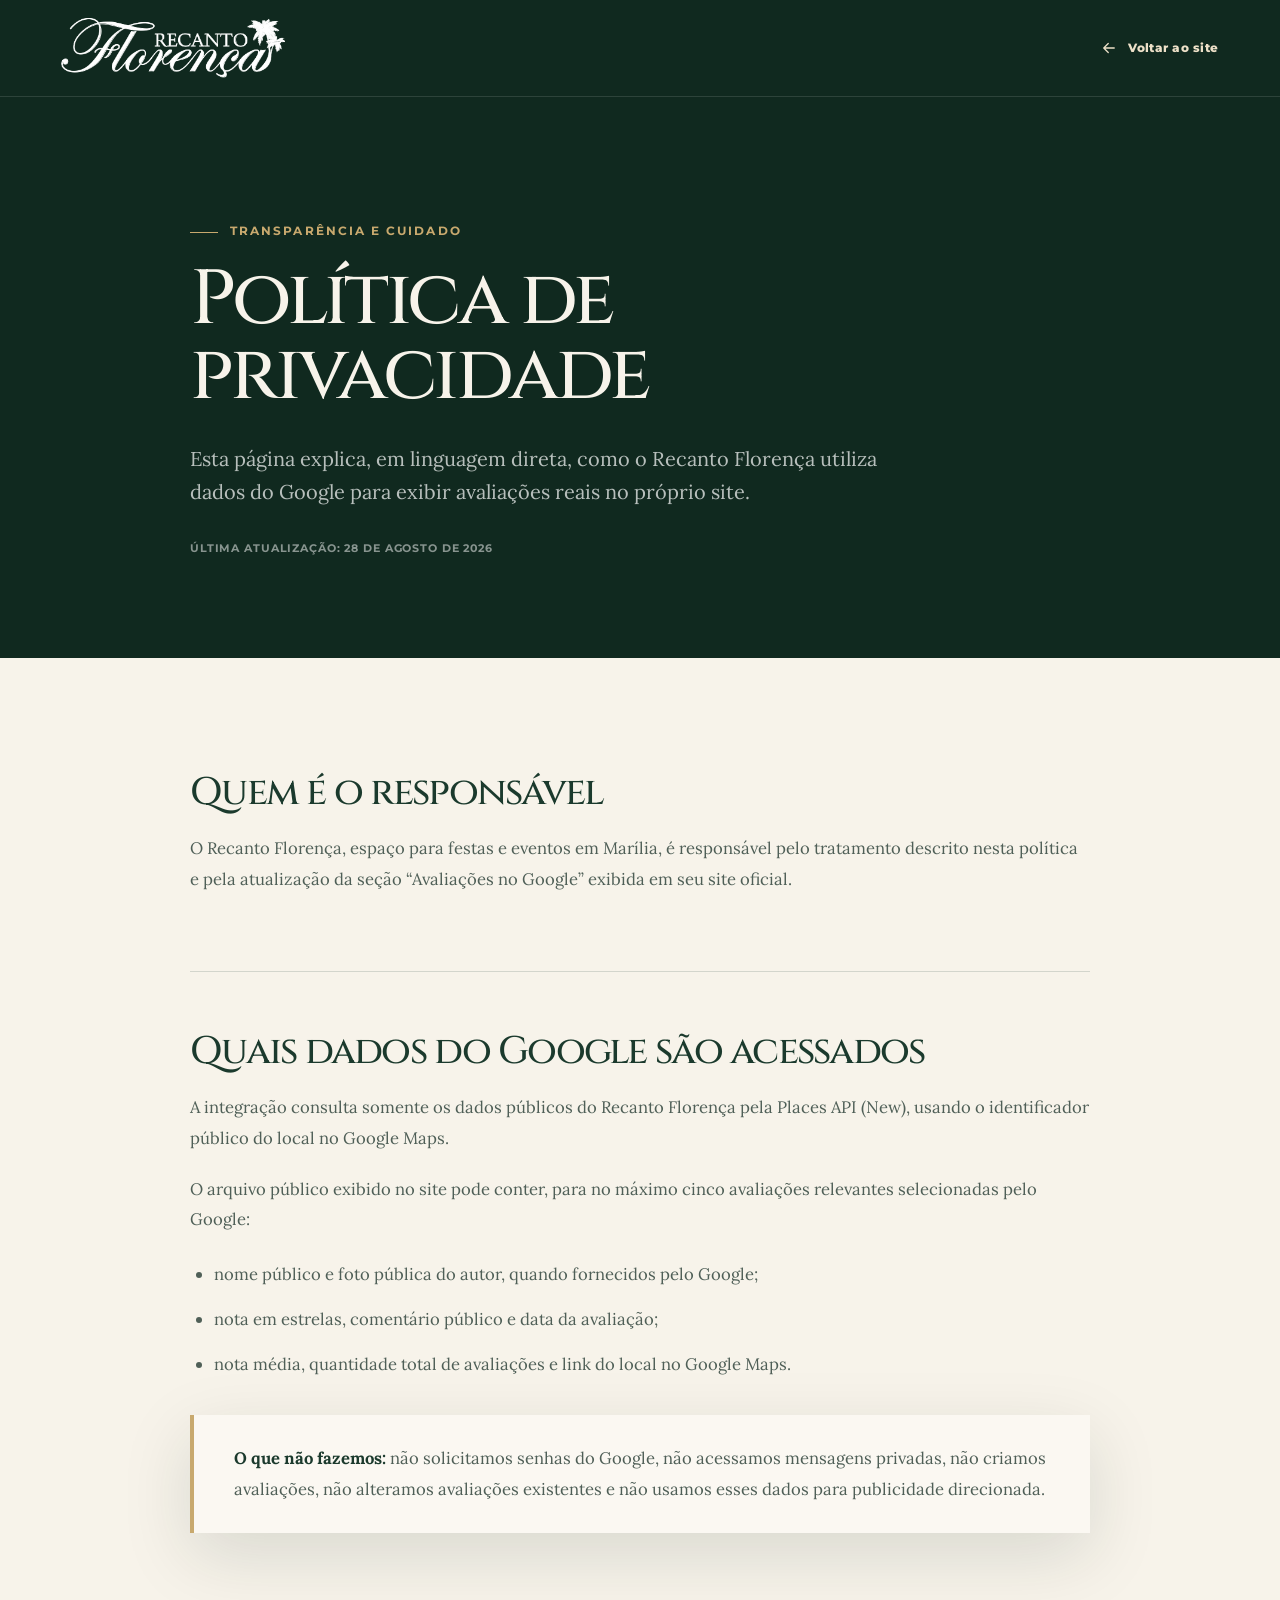
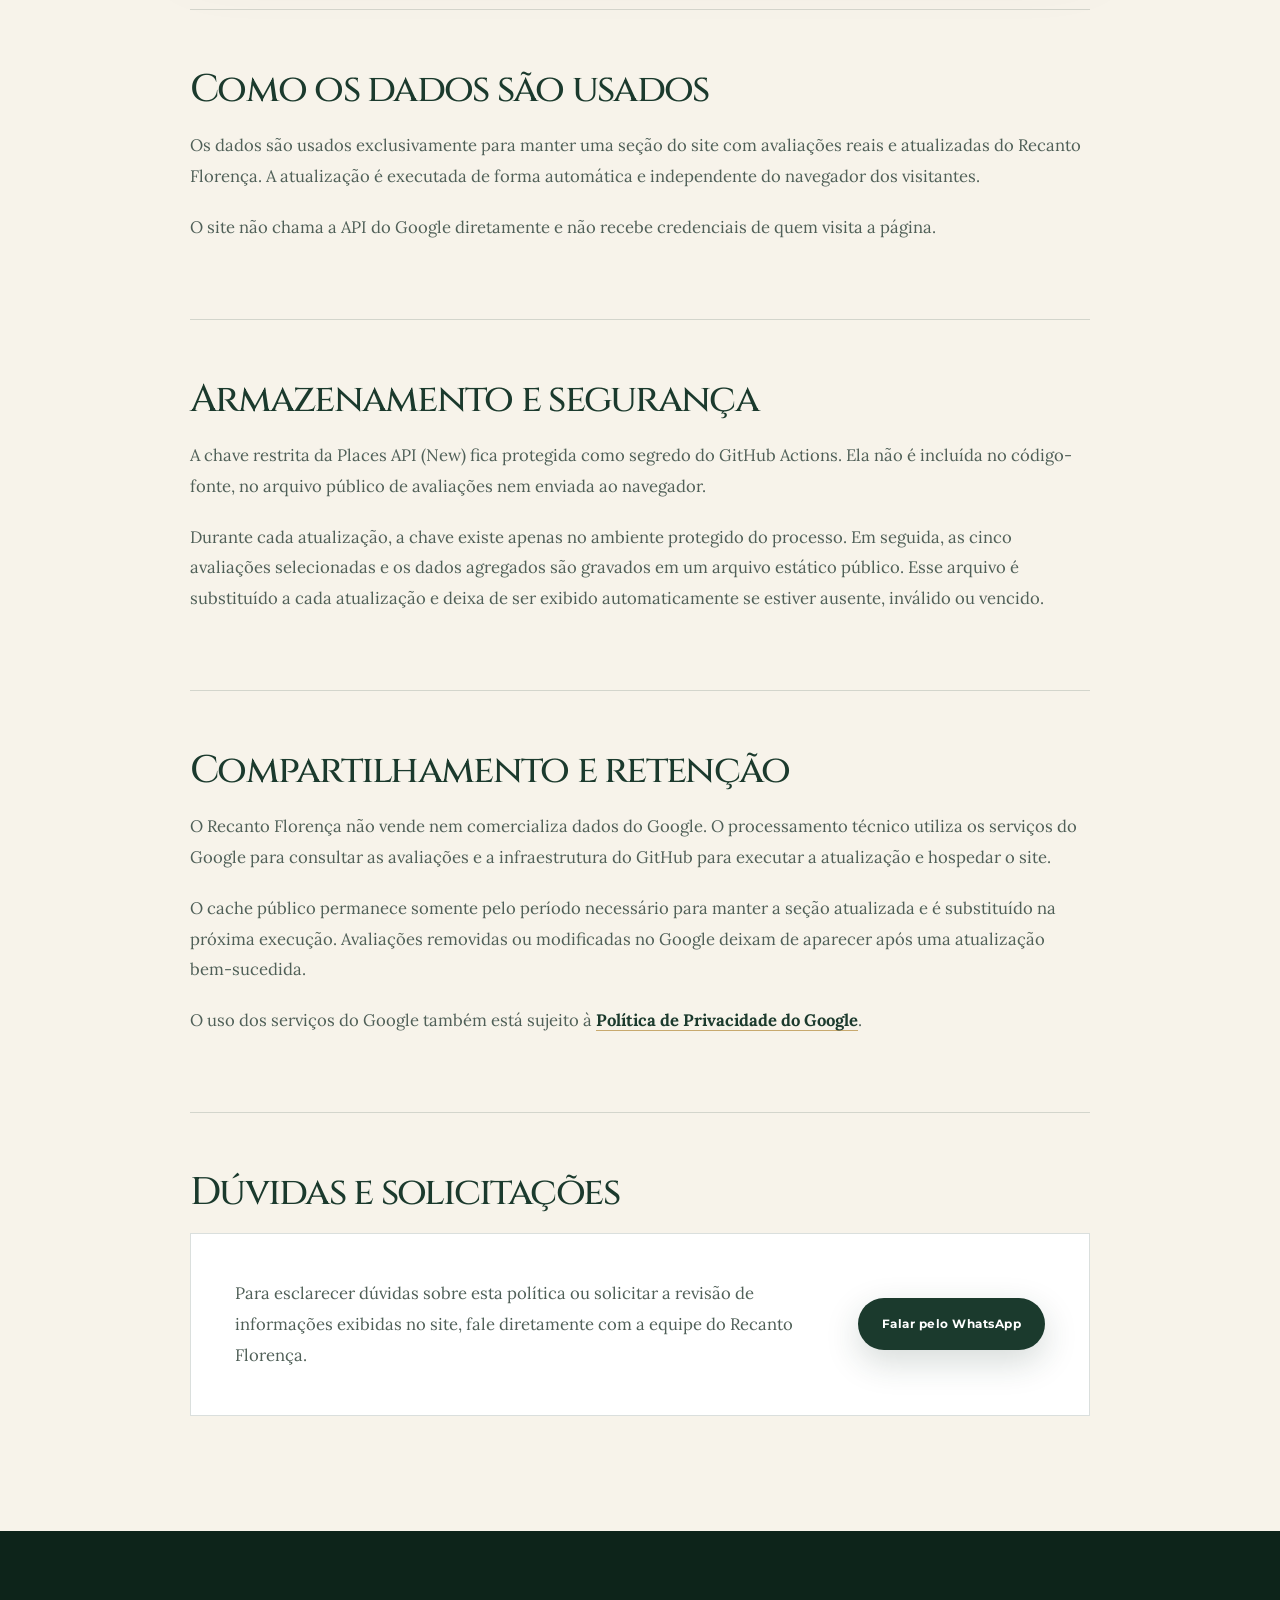
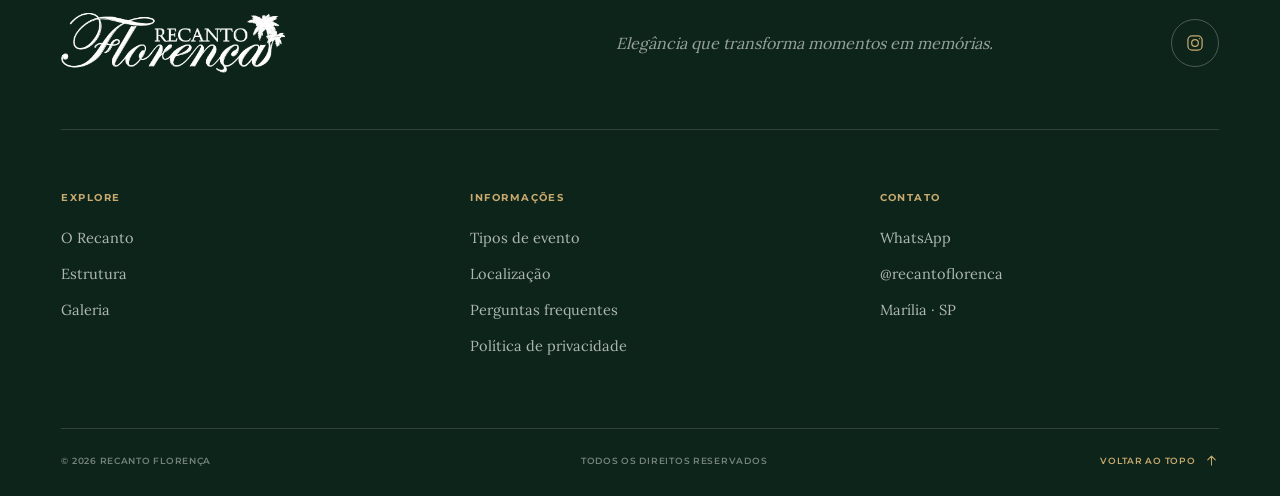
==== commit 56c52fdc: "deploy: publicar fluxo natural e carrossel" ====
--- a/politica-de-privacidade.html
+++ b/politica-de-privacidade.html
@@ -67,8 +67,8 @@
 
         <section aria-labelledby="privacy-data">
           <h2 id="privacy-data">Quais dados do Google são acessados</h2>
-          <p>A integração acessa a conta do Perfil da Empresa no Google administrada pelo Recanto Florença somente para localizar o estabelecimento correto e consultar suas avaliações.</p>
-          <p>O arquivo público exibido no site pode conter, para no máximo cinco avaliações recentes:</p>
+          <p>A integração consulta somente os dados públicos do Recanto Florença pela Places API (New), usando o identificador público do local no Google Maps.</p>
+          <p>O arquivo público exibido no site pode conter, para no máximo cinco avaliações relevantes selecionadas pelo Google:</p>
           <ul>
             <li>nome público e foto pública do autor, quando fornecidos pelo Google;</li>
             <li>nota em estrelas, comentário público e data da avaliação;</li>
@@ -87,8 +87,8 @@
 
         <section aria-labelledby="privacy-storage">
           <h2 id="privacy-storage">Armazenamento e segurança</h2>
-          <p>O identificador do cliente OAuth, a chave secreta e o token de atualização ficam protegidos como segredos do GitHub Actions. Eles não são incluídos no código-fonte nem enviados ao navegador.</p>
-          <p>Durante cada atualização, o token de acesso existe apenas temporariamente na memória do processo. Em seguida, as cinco avaliações selecionadas e os dados agregados são gravados em um arquivo estático público. Esse arquivo é substituído a cada atualização e deixa de ser exibido automaticamente se estiver ausente, inválido ou vencido.</p>
+          <p>A chave restrita da Places API (New) fica protegida como segredo do GitHub Actions. Ela não é incluída no código-fonte, no arquivo público de avaliações nem enviada ao navegador.</p>
+          <p>Durante cada atualização, a chave existe apenas no ambiente protegido do processo. Em seguida, as cinco avaliações selecionadas e os dados agregados são gravados em um arquivo estático público. Esse arquivo é substituído a cada atualização e deixa de ser exibido automaticamente se estiver ausente, inválido ou vencido.</p>
         </section>
 
         <section aria-labelledby="privacy-sharing">
--- a/assets/css/styles.css
+++ b/assets/css/styles.css
@@ -154,7 +154,7 @@
 }
 
 .manifesto__image,
-.experience__visual,
+.experience-step__media,
 .gallery-item > button,
 .location__image-main,
 .location__image-detail {
@@ -930,92 +930,87 @@
   color: rgba(255, 255, 255, 0.62);
 }
 
-.experience__layout {
+.experience__steps {
   display: grid;
-  grid-template-columns: minmax(400px, 1.15fr) minmax(340px, 0.85fr);
-  gap: clamp(60px, 8vw, 130px);
-}
-
-.experience__visual {
-  position: sticky;
-  top: 118px;
-  height: min(74vh, 760px);
+  gap: clamp(22px, 3vw, 42px);
+}
+
+.experience-step {
+  display: grid;
+  min-width: 0;
+  grid-template-columns: minmax(0, 1.08fr) minmax(320px, 0.92fr);
   overflow: hidden;
-  border-radius: 220px 220px 36px 36px;
-  box-shadow: 0 36px 80px rgba(0, 0, 0, 0.25);
-}
-
-.experience__visual::after {
+  border: 1px solid rgba(255, 255, 255, 0.12);
+  border-radius: clamp(26px, 3vw, 40px);
+  background: linear-gradient(135deg, rgba(255, 255, 255, 0.075), rgba(255, 255, 255, 0.025));
+  box-shadow: 0 24px 62px rgba(4, 18, 12, 0.2);
+}
+
+.experience-step:nth-child(even) .experience-step__media {
+  grid-column: 2;
+  grid-row: 1;
+}
+
+.experience-step:nth-child(even) .experience-step__content {
+  grid-column: 1;
+  grid-row: 1;
+}
+
+.experience-step__media {
+  position: relative;
+  min-width: 0;
+  min-height: clamp(390px, 47vw, 610px);
+  overflow: hidden;
+}
+
+.experience-step__media::after {
   position: absolute;
   inset: 0;
-  background: linear-gradient(to top, rgba(16, 41, 31, 0.45), transparent 45%);
+  background: linear-gradient(to top, rgba(8, 28, 20, 0.26), transparent 42%);
   content: "";
-}
-
-.experience__visual > img {
-  position: absolute;
-  inset: 0;
+  pointer-events: none;
+}
+
+.experience-step__media img {
   width: 100%;
   height: 100%;
   object-fit: cover;
-  opacity: 0;
-  transform: scale(1.03);
-  transition:
-    opacity 520ms var(--ease-in-out),
-    transform 860ms var(--ease-out);
-}
-
-.experience__visual > img.is-active {
-  opacity: 1;
-  transform: scale(1);
-}
-
-.experience__counter {
-  position: absolute;
-  right: 30px;
-  bottom: 25px;
-  z-index: 3;
+  transition: transform 520ms var(--ease-out);
+}
+
+.experience-step__content {
+  display: flex;
+  min-width: 0;
+  padding: clamp(34px, 5vw, 76px);
+  flex-direction: column;
+  justify-content: center;
+}
+
+@media (hover: hover) and (pointer: fine) {
+  .experience-step:hover .experience-step__media img {
+    transform: scale(1.018);
+  }
+}
+
+.experience-step__number {
   display: flex;
   align-items: center;
-  gap: 11px;
-  font-size: 0.62rem;
-  font-weight: 700;
-  letter-spacing: 0.12em;
-}
-
-.experience__counter i {
-  width: 32px;
-  height: 1px;
-  background: var(--gold);
-}
-
-.experience__steps {
-  padding-bottom: 18vh;
-}
-
-.experience-step {
-  display: flex;
-  min-height: 78vh;
-  flex-direction: column;
-  justify-content: center;
-  border-bottom: 1px solid rgba(255, 255, 255, 0.12);
-  opacity: 0.36;
-  transition: opacity 260ms var(--ease-out);
-}
-
-.experience-step.is-active {
-  opacity: 1;
-}
-
-.experience-step__number {
-  margin-bottom: 36px;
+  gap: 14px;
+  margin-bottom: clamp(26px, 3vw, 40px);
   color: var(--gold);
   font-size: 0.66rem;
   font-weight: 700;
   letter-spacing: 0.15em;
 }
 
-.experience-step > p {
+.experience-step__number::after {
+  width: 34px;
+  height: 1px;
+  background: currentColor;
+  content: "";
+}
+
+.experience-step__content > p {
   margin-bottom: 10px;
   color: var(--sage);
   font-size: 0.7rem;
@@ -1027,9 +1022,9 @@
 .experience-step h3 {
   max-width: 500px;
   margin-bottom: 24px;
-  color: var(--cream-soft);
+  color: var(--white);
   font-family: "Cinzel", Georgia, serif;
-  font-size: clamp(2.2rem, 4vw, 4.3rem);
+  font-size: clamp(2rem, 3.6vw, 4.15rem);
   font-weight: 500;
   letter-spacing: -0.04em;
   line-height: 1.06;
@@ -1038,14 +1033,46 @@
 .experience-step__body p {
   max-width: 470px;
   margin-bottom: 0;
-  color: rgba(255, 255, 255, 0.65);
+  color: rgba(255, 255, 255, 0.82);
   font-family: "Lora", Georgia, serif;
   font-size: 1rem;
   line-height: 1.7;
 }
 
-.experience-step__mobile-image {
-  display: none;
+.experience-step__facts {
+  display: flex;
+  flex-wrap: wrap;
+  gap: 10px 28px;
+  margin: 28px 0 0;
+  padding: 0;
+  list-style: none;
+}
+
+.experience-step__facts li {
+  display: flex;
+  min-width: 150px;
+  flex-direction: column;
+  gap: 3px;
+}
+
+.experience-step__facts strong {
+  color: var(--white);
+  font-family: "Lora", Georgia, serif;
+  font-size: 0.93rem;
+  font-weight: 600;
+}
+
+.experience-step__facts span {
+  color: rgba(255, 255, 255, 0.68);
+  font-size: 0.62rem;
+  font-weight: 600;
+  letter-spacing: 0.08em;
+  text-transform: uppercase;
+}
+
+.experience-step__link {
+  width: fit-content;
+  margin-top: 30px;
 }
 
 /* Structure */
@@ -1231,24 +1258,140 @@
 /* Gallery */
 
 .gallery-section {
+  overflow: clip;
   background: var(--cream-soft);
+}
+
+.gallery-carousel {
+  min-width: 0;
+}
+
+.gallery-carousel__toolbar {
+  display: flex;
+  min-width: 0;
+  align-items: center;
+  justify-content: space-between;
+  gap: 24px;
+  margin-bottom: 24px;
+}
+
+.gallery-carousel__toolbar > p {
+  display: flex;
+  align-items: center;
+  gap: 12px;
+  margin: 0;
+  color: var(--muted);
+  font-size: 0.68rem;
+  font-weight: 700;
+  letter-spacing: 0.1em;
+  text-transform: uppercase;
+}
+
+.gallery-carousel__toolbar > p span {
+  padding: 7px 10px;
+  border-radius: 999px;
+  background: var(--forest);
+  color: var(--white);
+  font-size: 0.58rem;
+  letter-spacing: 0.11em;
+}
+
+.gallery-carousel__controls,
+.gallery-carousel__status {
+  display: flex;
+  align-items: center;
+}
+
+.gallery-carousel__controls {
+  flex: 0 0 auto;
+  gap: 9px;
+}
+
+.gallery-carousel__status {
+  gap: 9px;
+  margin-right: 9px;
+  color: var(--green);
+  font-size: 0.65rem;
+  font-weight: 700;
+  letter-spacing: 0.12em;
+}
+
+.gallery-carousel__status strong {
+  font-weight: 800;
+}
+
+.gallery-carousel__status i {
+  width: 30px;
+  height: 1px;
+  background: var(--gold);
+}
+
+.gallery-carousel__controls button {
+  display: grid;
+  width: 48px;
+  height: 48px;
+  padding: 0;
+  place-items: center;
+  border: 1px solid rgba(31, 55, 42, 0.18);
+  border-radius: 50%;
+  background: rgba(255, 255, 255, 0.62);
+  color: var(--forest);
+  cursor: pointer;
+  transition:
+    background 180ms var(--ease-out),
+    color 180ms var(--ease-out),
+    transform 180ms var(--ease-out),
+    opacity 180ms var(--ease-out);
+}
+
+.gallery-carousel__controls button:disabled {
+  cursor: default;
+  opacity: 0.34;
+}
+
+.gallery-carousel__controls svg {
+  width: 18px;
+  fill: none;
+  stroke: currentColor;
+  stroke-linecap: round;
+  stroke-linejoin: round;
+  stroke-width: 1.7;
 }
 
 .gallery-grid {
   display: grid;
-  grid-auto-flow: dense;
-  grid-template-columns: repeat(12, 1fr);
-  gap: 18px;
+  min-width: 0;
+  margin-inline: -4px;
+  padding: 4px 4px 24px;
+  grid-auto-columns: clamp(280px, 31vw, 408px);
+  grid-auto-flow: column;
+  gap: clamp(14px, 1.8vw, 24px);
+  overflow-x: auto;
+  overscroll-behavior-inline: contain;
+  scroll-padding-inline: 4px;
+  scroll-snap-type: inline mandatory;
+  scrollbar-color: var(--gold) rgba(31, 55, 42, 0.08);
+  scrollbar-width: thin;
+}
+
+.gallery-grid:focus-visible {
+  outline: 2px solid var(--gold);
+  outline-offset: 5px;
 }
 
 .gallery-item {
-  grid-column: span 4;
-}
-
-@media (min-width: 961px) {
-  .gallery-item:nth-child(n + 10) {
-    grid-column: span 6;
-  }
+  min-width: 0;
+  scroll-snap-align: start;
+  transition: transform 240ms var(--ease-out);
+}
+
+.gallery-item[data-motion="gallery-card"] {
+  opacity: 1;
+  transform: none;
+}
+
+.gallery-carousel.is-hinting .gallery-item:first-child {
+  transform: translateX(-18px);
 }
 
 .gallery-item button {
@@ -2526,6 +2669,10 @@
   transform: scale(0.985);
 }
 
+.gallery-carousel__controls button:not(:disabled):active {
+  transform: scale(0.94);
+}
+
 .faq-item button:active {
   transform: scale(0.99);
 }
@@ -2878,48 +3025,33 @@
     gap: 50px;
   }
 
-  .experience__layout {
-    display: block;
-  }
-
-  .experience__visual {
-    display: none;
-  }
-
   .experience__steps {
-    display: grid;
-    padding-bottom: 0;
-    grid-template-columns: 1fr 1fr;
-    gap: 50px 24px;
+    gap: 24px;
+  }
+
+  .gallery-carousel__controls button:not(:disabled):hover {
+    background: var(--forest);
+    color: var(--white);
+    transform: translateY(-2px);
   }
 
   .experience-step {
+    grid-template-columns: 1fr;
+  }
+
+  .experience-step:nth-child(even) .experience-step__media,
+  .experience-step:nth-child(even) .experience-step__content {
+    grid-column: 1;
+    grid-row: auto;
+  }
+
+  .experience-step__media {
     min-height: 0;
-    justify-content: start;
-    padding-bottom: 36px;
-    opacity: 1;
-  }
-
-  .experience-step__mobile-image {
-    display: block;
-    aspect-ratio: 4 / 5;
-    margin-bottom: 28px;
-    overflow: hidden;
-    border-radius: 120px 120px 24px 24px;
-  }
-
-  .experience-step__mobile-image img {
-    width: 100%;
-    height: 100%;
-    object-fit: cover;
-  }
-
-  .experience-step__number {
-    margin-bottom: 18px;
-  }
-
-  .experience-step h3 {
-    font-size: clamp(2rem, 4.5vw, 3rem);
+    aspect-ratio: 16 / 10;
+  }
+
+  .experience-step__content {
+    padding: clamp(34px, 7vw, 58px);
   }
 
   .amenity-grid {
@@ -2943,24 +3075,8 @@
     grid-template-columns: 1fr;
   }
 
-  .gallery-item,
-  .gallery-item--1,
-  .gallery-item--2,
-  .gallery-item--3,
-  .gallery-item--4,
-  .gallery-item--5,
-  .gallery-item--6 {
-    grid-column: span 6;
-  }
-
-  .gallery-item button,
-  .gallery-item--1 button,
-  .gallery-item--2 button,
-  .gallery-item--3 button,
-  .gallery-item--4 button,
-  .gallery-item--5 button,
-  .gallery-item--6 button {
-    aspect-ratio: 4 / 5;
+  .gallery-grid {
+    grid-auto-columns: clamp(270px, 44vw, 360px);
   }
 
   .events__inner,
@@ -3129,16 +3245,37 @@
   }
 
   .experience__steps {
-    grid-template-columns: 1fr;
-    gap: 46px;
+    gap: 18px;
   }
 
   .experience-step {
-    border-bottom: 0;
-  }
-
-  .experience-step__mobile-image {
-    border-radius: 160px 160px 25px 25px;
+    border-radius: 24px;
+  }
+
+  .experience-step__media {
+    aspect-ratio: 4 / 3;
+  }
+
+  .experience-step__content {
+    padding: 30px 24px 34px;
+  }
+
+  .experience-step__number {
+    margin-bottom: 22px;
+  }
+
+  .experience-step h3 {
+    margin-bottom: 18px;
+    font-size: clamp(1.9rem, 9vw, 2.7rem);
+  }
+
+  .experience-step__facts {
+    gap: 16px;
+    margin-top: 22px;
+  }
+
+  .experience-step__facts li {
+    min-width: min(135px, 44%);
   }
 
   .amenity-grid {
@@ -3160,35 +3297,39 @@
   }
 
   .gallery-grid {
-    grid-template-columns: 1fr 1fr;
-    gap: 12px;
-  }
-
-  .gallery-item,
-  .gallery-item--1,
-  .gallery-item--2,
-  .gallery-item--3,
-  .gallery-item--4,
-  .gallery-item--5,
-  .gallery-item--6 {
-    grid-column: auto;
-  }
-
-  .gallery-item:nth-child(3n + 1) {
-    grid-column: 1 / -1;
-  }
-
-  .gallery-item:nth-child(3n + 1) button {
-    aspect-ratio: 4 / 3;
+    grid-auto-columns: min(78vw, 320px);
+    gap: 14px;
+  }
+
+  .gallery-carousel__toolbar {
+    align-items: flex-end;
+    gap: 14px;
+  }
+
+  .gallery-carousel__toolbar > p {
+    align-items: flex-start;
+    flex-direction: column;
+    gap: 8px;
+    font-size: 0.58rem;
+  }
+
+  .gallery-carousel__status {
+    gap: 5px;
+    margin-right: 2px;
+    font-size: 0.58rem;
+  }
+
+  .gallery-carousel__status i {
+    width: 16px;
+  }
+
+  .gallery-carousel__controls button {
+    width: 46px;
+    height: 46px;
   }
 
   .gallery-item__overlay {
     padding: 17px;
-  }
-
-  .gallery-item__overlay strong,
-  .gallery-item__overlay > span {
-    display: none;
   }
 
   .gallery-item__overlay i {
@@ -3522,13 +3663,105 @@
 }
 
 .rf-sub {
-  margin-bottom: 26px;
+  margin-bottom: 20px;
   color: rgba(255, 255, 255, 0.85);
   font-family: "Lora", Georgia, serif;
   font-size: clamp(0.95rem, 2.5vw, 1.12rem);
   font-style: italic;
   opacity: 0;
   transform: translateY(10px);
+}
+
+.rf-availability {
+  width: min(100%, 430px);
+  margin: 0 auto 24px;
+  padding: 7px 12px;
+  border: 1px solid rgba(201, 162, 75, 0.28);
+  border-radius: 14px;
+  background: rgba(16, 36, 27, 0.72);
+  box-shadow: 0 12px 32px rgba(4, 16, 10, 0.22);
+  font-family: "Montserrat", Arial, sans-serif;
+  opacity: 0;
+  transform: translateY(10px);
+}
+
+.rf-availability__row {
+  display: grid;
+  min-height: 36px;
+  grid-template-columns: minmax(0, 1fr) auto;
+  align-items: center;
+  gap: 16px;
+  text-align: left;
+}
+
+.rf-availability__row + .rf-availability__row {
+  border-top: 1px solid rgba(255, 255, 255, 0.09);
+}
+
+.rf-availability__name {
+  display: inline-flex;
+  min-width: 0;
+  align-items: center;
+  gap: 9px;
+  font-size: 0.8rem;
+  font-weight: 650;
+  letter-spacing: 0.04em;
+}
+
+.rf-availability__badge {
+  padding: 4px 9px;
+  border-radius: 999px;
+  font-size: 0.62rem;
+  font-weight: 700;
+  letter-spacing: 0.08em;
+  line-height: 1;
+  text-transform: uppercase;
+  white-space: nowrap;
+}
+
+.rf-availability__row--booked .rf-availability__name {
+  color: rgba(255, 255, 255, 0.42);
+  text-decoration: line-through;
+  text-decoration-thickness: 1px;
+}
+
+.rf-availability__row--booked .rf-availability__badge {
+  background: rgba(255, 255, 255, 0.08);
+  color: rgba(255, 255, 255, 0.5);
+}
+
+.rf-availability__row--available .rf-availability__name {
+  color: var(--rf-gold);
+}
+
+.rf-availability__row--available .rf-availability__badge {
+  border: 1px solid rgba(201, 162, 75, 0.38);
+  background: rgba(201, 162, 75, 0.14);
+  color: var(--rf-gold);
+}
+
+.rf-status-dot {
+  position: relative;
+  display: inline-block;
+  width: 8px;
+  height: 8px;
+  flex: 0 0 8px;
+  border-radius: 50%;
+  background: var(--rf-gold);
+}
+
+.rf-status-dot::after {
+  position: absolute;
+  inset: -5px;
+  border: 1px solid var(--rf-gold);
+  border-radius: inherit;
+  content: "";
+  opacity: 0;
+  transform: scale(0.7);
+}
+
+#rf-overlay.show .rf-status-dot::after {
+  animation: rf-status-pulse 2.4s 900ms cubic-bezier(0.22, 1, 0.36, 1) infinite;
 }
 
 .rf-icons {
@@ -3617,32 +3850,36 @@
   animation: rf-pop-in 320ms 180ms var(--ease-out) forwards;
 }
 
+#rf-overlay.show .rf-availability {
+  animation: rf-pop-in 320ms 230ms var(--ease-out) forwards;
+}
+
 #rf-overlay.show .rf-icon {
   animation: rf-icon-pop 280ms var(--ease-out) forwards;
 }
 
 #rf-overlay.show .rf-icon:nth-child(1) {
-  animation-delay: 230ms;
+  animation-delay: 300ms;
 }
 
 #rf-overlay.show .rf-icon:nth-child(2) {
-  animation-delay: 275ms;
+  animation-delay: 345ms;
 }
 
 #rf-overlay.show .rf-icon:nth-child(3) {
-  animation-delay: 320ms;
+  animation-delay: 390ms;
 }
 
 #rf-overlay.show .rf-icon:nth-child(4) {
-  animation-delay: 365ms;
+  animation-delay: 435ms;
 }
 
 #rf-overlay.show .rf-package {
-  animation: rf-pop-in 320ms 410ms var(--ease-out) forwards;
+  animation: rf-pop-in 320ms 485ms var(--ease-out) forwards;
 }
 
 #rf-overlay.show .rf-btn {
-  animation: rf-pop-in 320ms 460ms var(--ease-out) forwards;
+  animation: rf-pop-in 320ms 535ms var(--ease-out) forwards;
 }
 
 @keyframes rf-pop-in {
@@ -3659,6 +3896,20 @@
   }
 }
 
+@keyframes rf-status-pulse {
+  0%,
+  45%,
+  100% {
+    opacity: 0;
+    transform: scale(0.7);
+  }
+
+  18% {
+    opacity: 0.48;
+    transform: scale(1);
+  }
+}
+
 @media (max-width: 720px) {
   #rf-close {
     top: 14px;
@@ -3704,6 +3955,7 @@
   }
 
   .rf-sub,
+  .rf-availability,
   .rf-icons,
   .rf-package {
     margin-bottom: 14px;
@@ -3736,15 +3988,20 @@
     display: none;
   }
 
-  #rf-overlay .rf-tag,
-  #rf-overlay .rf-title,
-  #rf-overlay .rf-sub,
-  #rf-overlay .rf-icon,
-  #rf-overlay .rf-package,
-  #rf-overlay .rf-btn {
+  #rf-overlay.show .rf-tag,
+  #rf-overlay.show .rf-title,
+  #rf-overlay.show .rf-sub,
+  #rf-overlay.show .rf-availability,
+  #rf-overlay.show .rf-icon,
+  #rf-overlay.show .rf-package,
+  #rf-overlay.show .rf-btn {
     opacity: 1;
     transform: none;
     animation: none;
+  }
+
+  #rf-overlay .rf-status-dot::after {
+    display: none;
   }
 }
 
@@ -3763,6 +4020,11 @@
   }
 
   .js .reveal[data-motion="reveal"] {
+    opacity: 1;
+    transform: none;
+  }
+
+  .js .gallery-item[data-motion="gallery-card"] {
     opacity: 1;
     transform: none;
   }
@@ -3777,7 +4039,8 @@
     transform: none;
   }
 
-  .experience__visual > img {
+  .experience-step {
+    filter: none;
     transform: none;
   }
 }
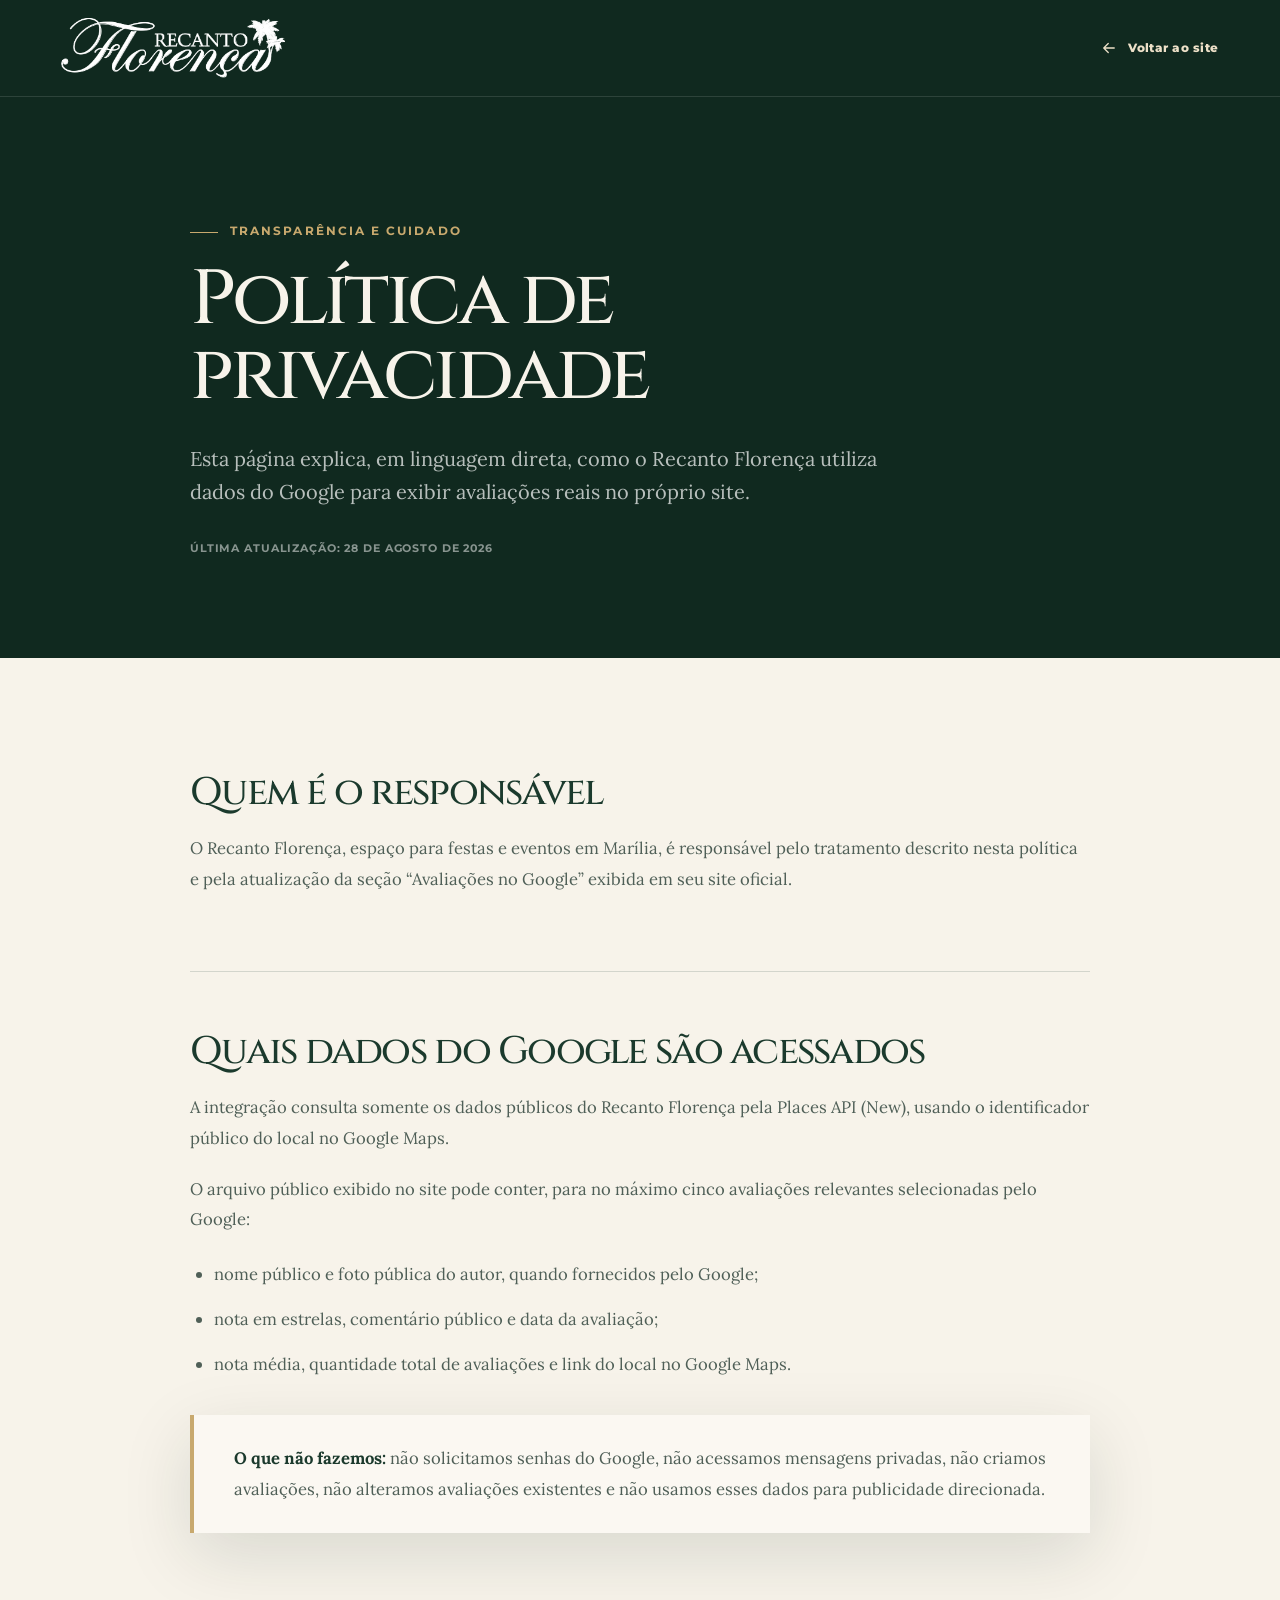
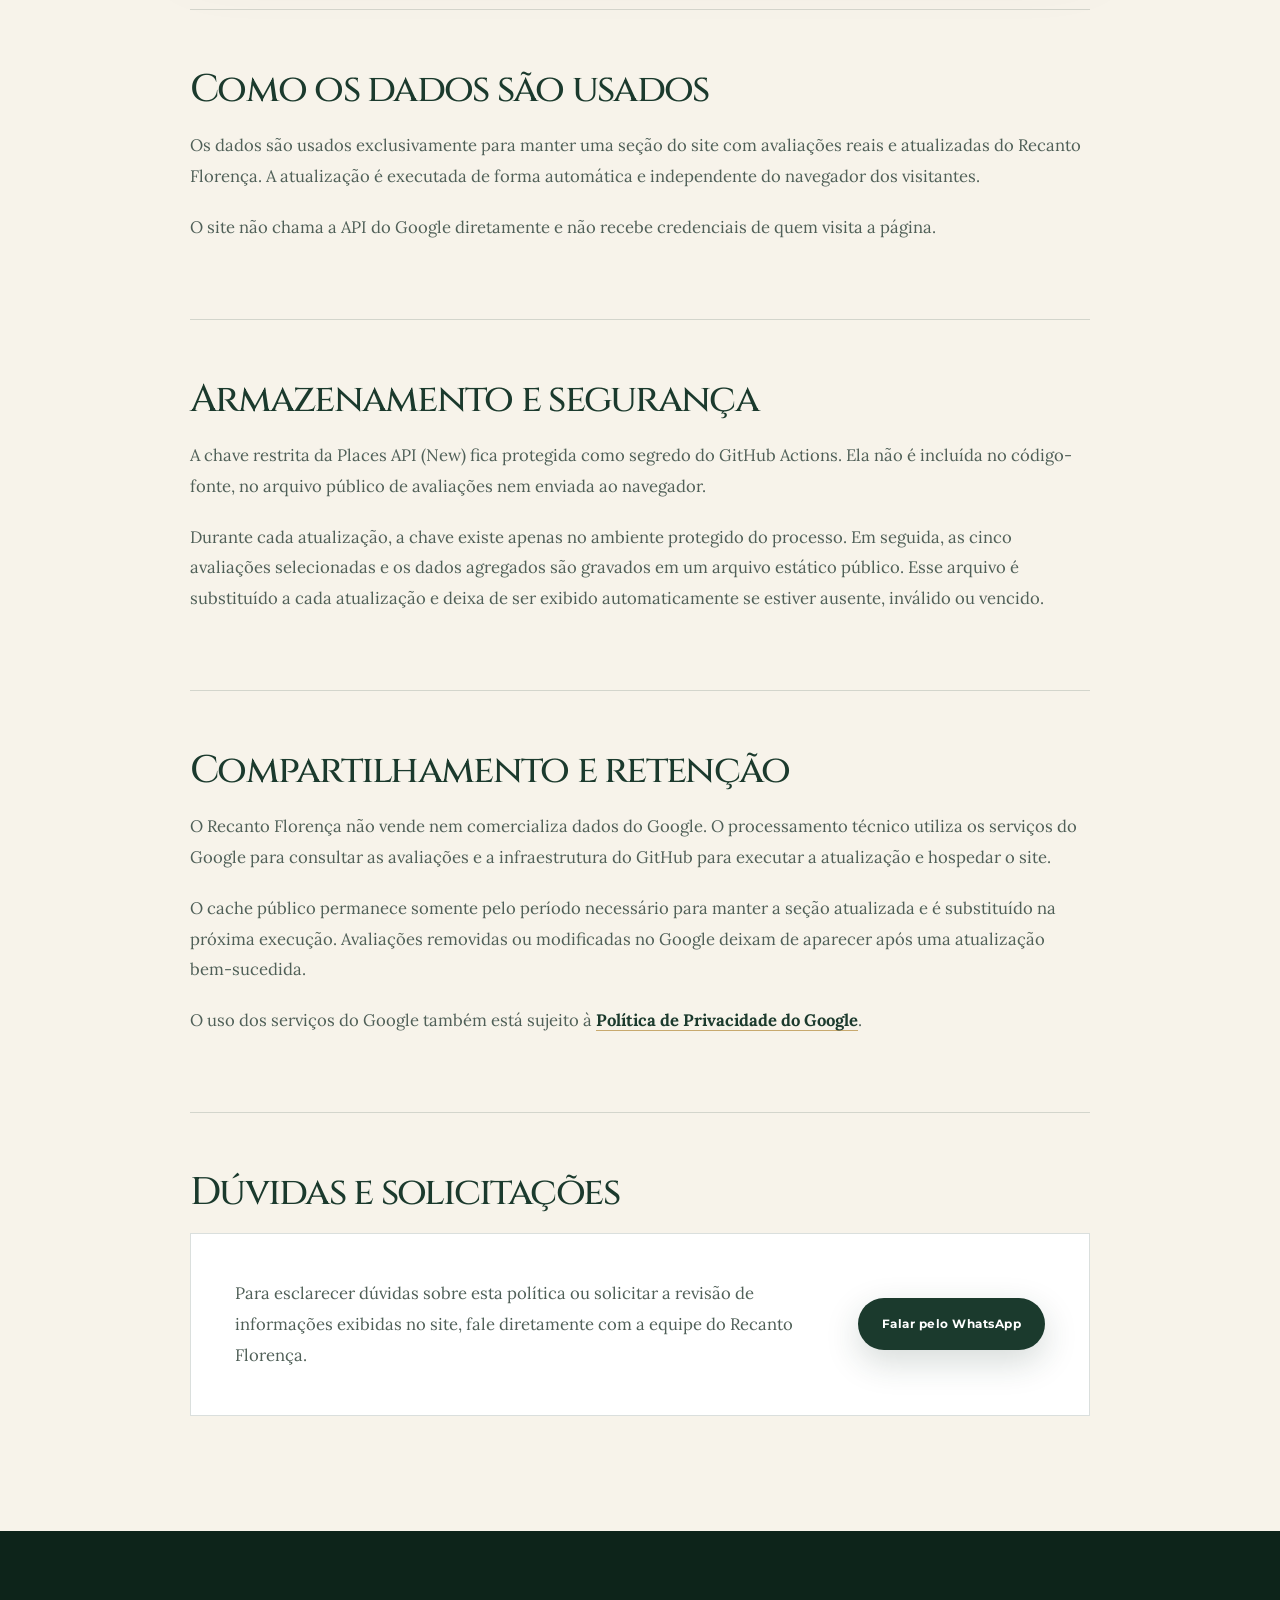
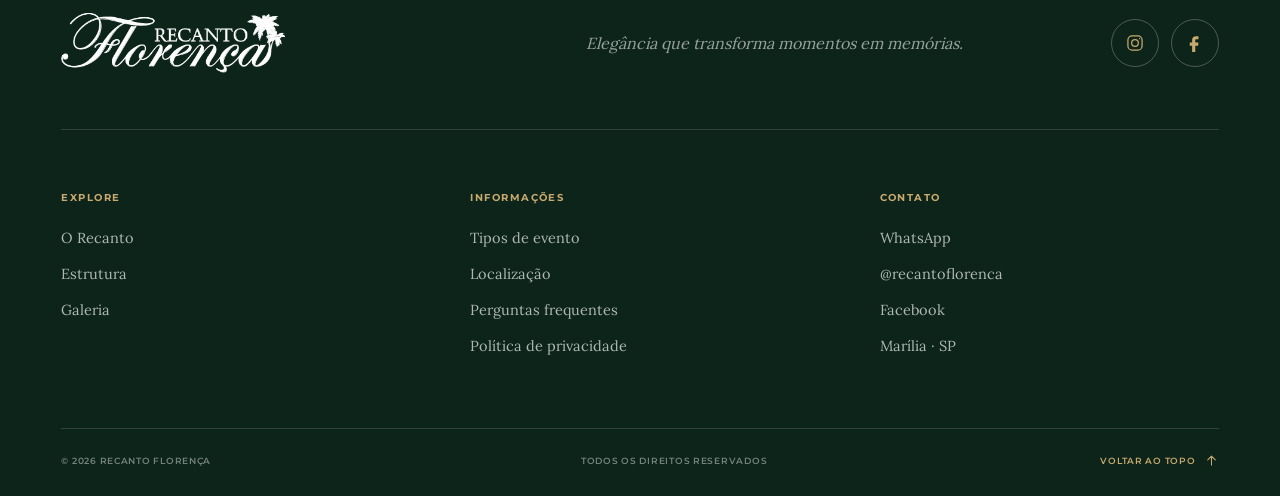
==== commit 9160b9dc: "fix: publicar WhatsApp e Facebook atualizados" ====
--- a/politica-de-privacidade.html
+++ b/politica-de-privacidade.html
@@ -116,14 +116,19 @@
           <img class="brand__official-logo" src="assets/images/brand/recanto-florenca-logo-oficial.png" width="375" height="101" alt="Recanto Florença">
         </a>
         <p>Elegância que transforma momentos em memórias.</p>
-        <a class="footer__social" href="https://instagram.com/recantoflorenca" target="_blank" rel="noopener noreferrer" aria-label="Instagram do Recanto Florença">
-          <svg viewBox="0 0 24 24" aria-hidden="true"><rect x="3.5" y="3.5" width="17" height="17" rx="5"></rect><circle cx="12" cy="12" r="4"></circle><circle cx="17.5" cy="6.8" r=".8" class="icon-fill"></circle></svg>
-        </a>
+        <div class="footer__socials" role="group" aria-label="Redes sociais do Recanto Florença">
+          <a class="footer__social" href="https://instagram.com/recantoflorenca" target="_blank" rel="noopener noreferrer" aria-label="Instagram do Recanto Florença">
+            <svg viewBox="0 0 24 24" aria-hidden="true"><rect x="3.5" y="3.5" width="17" height="17" rx="5"></rect><circle cx="12" cy="12" r="4"></circle><circle cx="17.5" cy="6.8" r=".8" class="icon-fill"></circle></svg>
+          </a>
+          <a class="footer__social footer__social--facebook" href="https://www.facebook.com/recantoflorencamarilia/" target="_blank" rel="noopener noreferrer" aria-label="Facebook do Recanto Florença">
+            <svg viewBox="0 0 24 24" aria-hidden="true"><path class="icon-fill" d="M14 8h3V4h-3c-3.3 0-5 2-5 5v3H6v4h3v8h4v-8h3.5l.5-4h-4V9c0-.7.3-1 1-1Z"></path></svg>
+          </a>
+        </div>
       </div>
       <div class="footer__links">
         <div><span>Explore</span><a href="./#recanto">O Recanto</a><a href="./#estrutura">Estrutura</a><a href="./#galeria">Galeria</a></div>
         <div><span>Informações</span><a href="./#eventos">Tipos de evento</a><a href="./#localizacao">Localização</a><a href="./#duvidas">Perguntas frequentes</a><a href="politica-de-privacidade.html" aria-current="page">Política de privacidade</a></div>
-        <div class="footer__contact"><span>Contato</span><a href="https://wa.me/5514998134747" target="_blank" rel="noopener noreferrer">WhatsApp</a><a href="https://instagram.com/recantoflorenca" target="_blank" rel="noopener noreferrer">@recantoflorenca</a><p>Marília · SP</p></div>
+        <div class="footer__contact"><span>Contato</span><a href="https://wa.me/5514998134747" target="_blank" rel="noopener noreferrer">WhatsApp</a><a href="https://instagram.com/recantoflorenca" target="_blank" rel="noopener noreferrer">@recantoflorenca</a><a href="https://www.facebook.com/recantoflorencamarilia/" target="_blank" rel="noopener noreferrer">Facebook</a><p>Marília · SP</p></div>
       </div>
       <div class="footer__bottom">
         <span>© 2026 Recanto Florença</span>
--- a/assets/css/styles.css
+++ b/assets/css/styles.css
@@ -291,8 +291,13 @@
 .button--large svg:first-child {
   width: 22px;
   height: 22px;
-  fill: none;
-  stroke: currentColor;
+}
+
+.button svg.whatsapp-mark,
+.floating-whatsapp svg.whatsapp-mark {
+  display: block;
+  fill: currentColor;
+  stroke: none;
 }
 
 .text-link {
@@ -2338,8 +2343,15 @@
   font-style: italic;
 }
 
+.footer__socials {
+  display: flex;
+  align-items: center;
+  gap: 12px;
+}
+
 .footer__social {
   display: grid;
+  flex: 0 0 48px;
   width: 48px;
   height: 48px;
   place-items: center;
@@ -2353,6 +2365,8 @@
 
 .footer__social svg {
   width: 20px;
+  height: 20px;
+  display: block;
   fill: none;
   stroke: var(--gold);
   stroke-width: 1.5;
@@ -2361,6 +2375,11 @@
 .footer__social .icon-fill {
   fill: var(--gold);
   stroke: none;
+}
+
+.footer__social--facebook svg {
+  width: 19px;
+  height: 19px;
 }
 
 .footer__links {
@@ -2615,11 +2634,11 @@
   bottom: max(18px, env(safe-area-inset-bottom));
   z-index: 900;
   display: flex;
-  min-height: 54px;
-  align-items: center;
-  gap: 10px;
-  padding: 0 20px;
-  border: 1px solid rgba(255, 255, 255, 0.26);
+  min-height: 58px;
+  align-items: center;
+  gap: 12px;
+  padding: 0 22px;
+  border: 1px solid rgba(200, 169, 110, 0.42);
   border-radius: 999px;
   background: var(--forest);
   box-shadow: 0 14px 40px rgba(16, 41, 31, 0.28);
@@ -2643,12 +2662,10 @@
 }
 
 .floating-whatsapp svg {
-  width: 22px;
-  fill: none;
-  stroke: var(--gold);
-  stroke-linecap: round;
-  stroke-linejoin: round;
-  stroke-width: 1.4;
+  width: 26px;
+  height: 26px;
+  flex: 0 0 26px;
+  color: var(--gold);
 }
 
 /* Motion polish preview — emil-design-eng */
@@ -3483,9 +3500,16 @@
   }
 
   .floating-whatsapp {
-    width: 54px;
+    width: 60px;
+    min-height: 60px;
     padding: 0;
     justify-content: center;
+  }
+
+  .floating-whatsapp svg {
+    width: 28px;
+    height: 28px;
+    flex-basis: 28px;
   }
 
   .floating-whatsapp span {
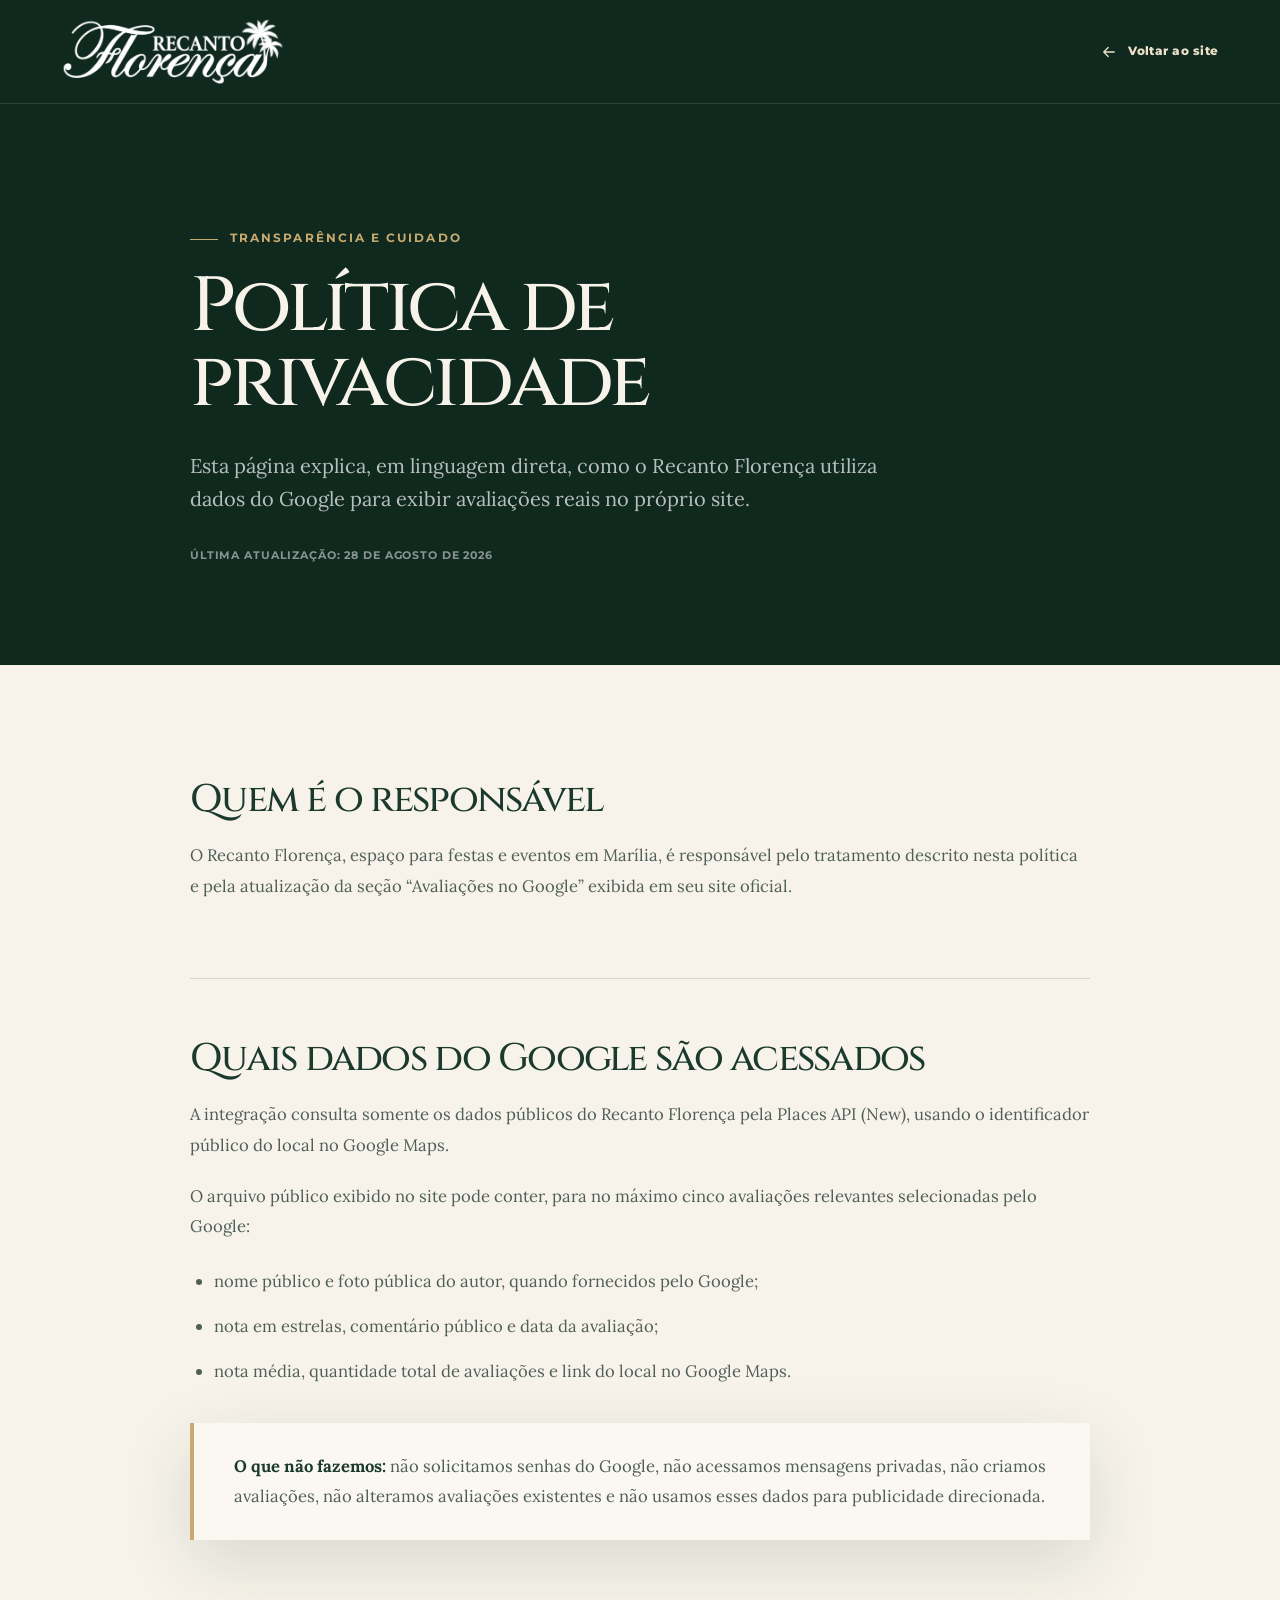
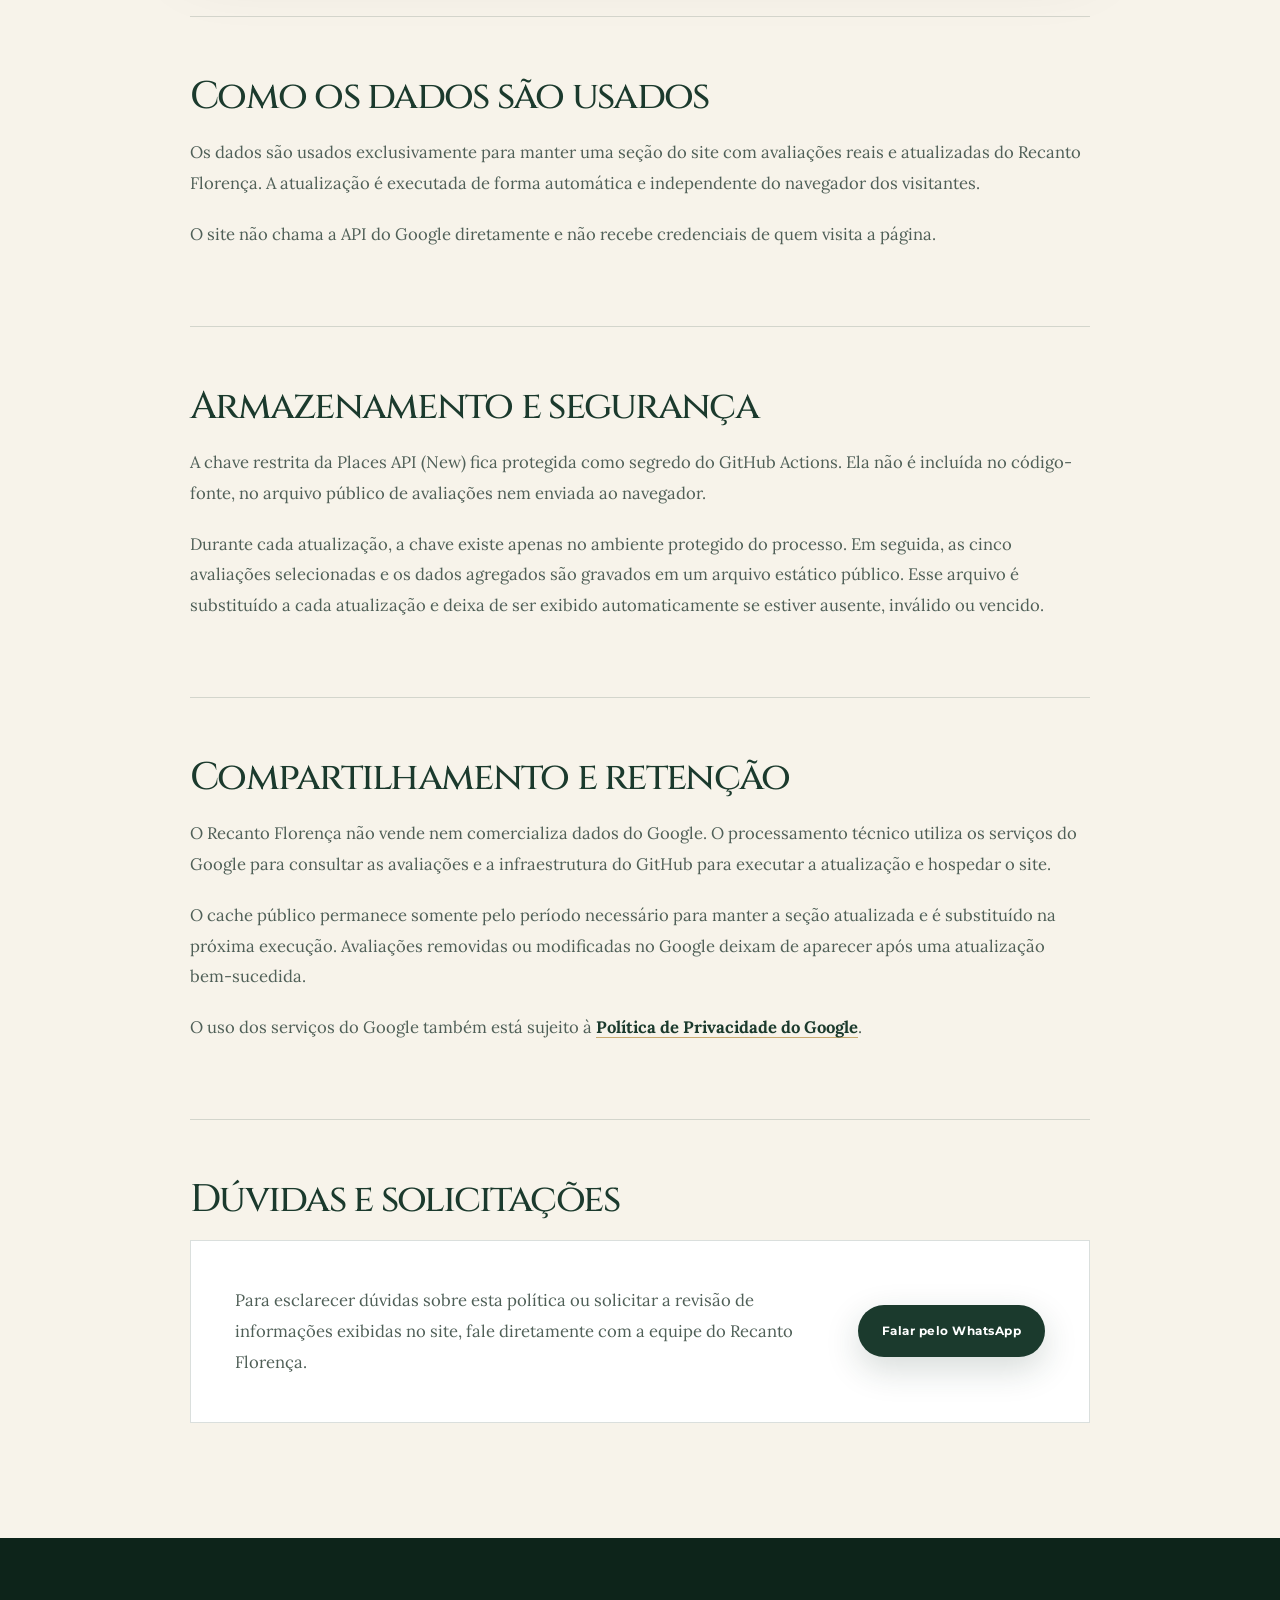
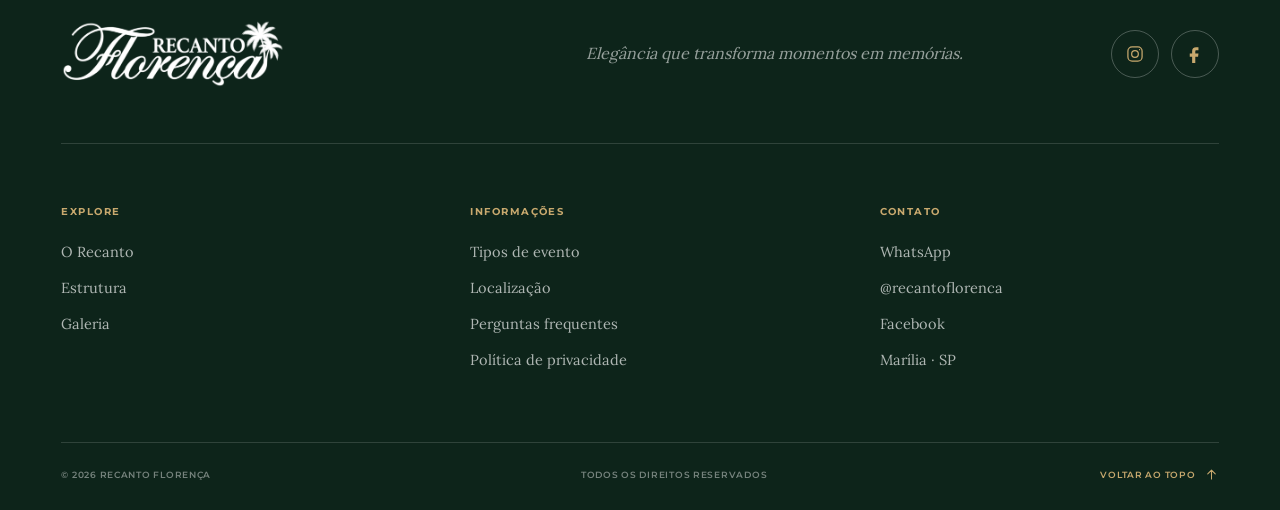
==== commit cecb9027: "feat: publica logo refinado do Recanto" ====
--- a/politica-de-privacidade.html
+++ b/politica-de-privacidade.html
@@ -40,7 +40,7 @@
 
   <header class="privacy-header">
     <a class="brand" href="./" aria-label="Ir para a página inicial do Recanto Florença">
-      <img class="brand__official-logo" src="assets/images/brand/recanto-florenca-logo-oficial.png" width="375" height="101" alt="Recanto Florença">
+      <img class="brand__official-logo" src="assets/images/brand/recanto-florenca-logo-oficial.png" width="1000" height="301" alt="Recanto Florença">
     </a>
     <a class="privacy-header__back" href="./">
       <svg viewBox="0 0 24 24" aria-hidden="true"><path d="M5 12h13M13 6l6 6-6 6"></path></svg>
@@ -113,7 +113,7 @@
     <div class="section-shell">
       <div class="footer__top">
         <a class="brand" href="./" aria-label="Ir para a página inicial do Recanto Florença">
-          <img class="brand__official-logo" src="assets/images/brand/recanto-florenca-logo-oficial.png" width="375" height="101" alt="Recanto Florença">
+          <img class="brand__official-logo" src="assets/images/brand/recanto-florenca-logo-oficial.png" width="1000" height="301" alt="Recanto Florença">
         </a>
         <p>Elegância que transforma momentos em memórias.</p>
         <div class="footer__socials" role="group" aria-label="Redes sociais do Recanto Florença">
--- a/assets/css/styles.css
+++ b/assets/css/styles.css
@@ -296,8 +296,12 @@
 .button svg.whatsapp-mark,
 .floating-whatsapp svg.whatsapp-mark {
   display: block;
-  fill: currentColor;
-  stroke: none;
+  overflow: visible;
+  fill: none;
+  stroke: currentColor;
+  stroke-linecap: round;
+  stroke-linejoin: round;
+  stroke-width: 2;
 }
 
 .text-link {
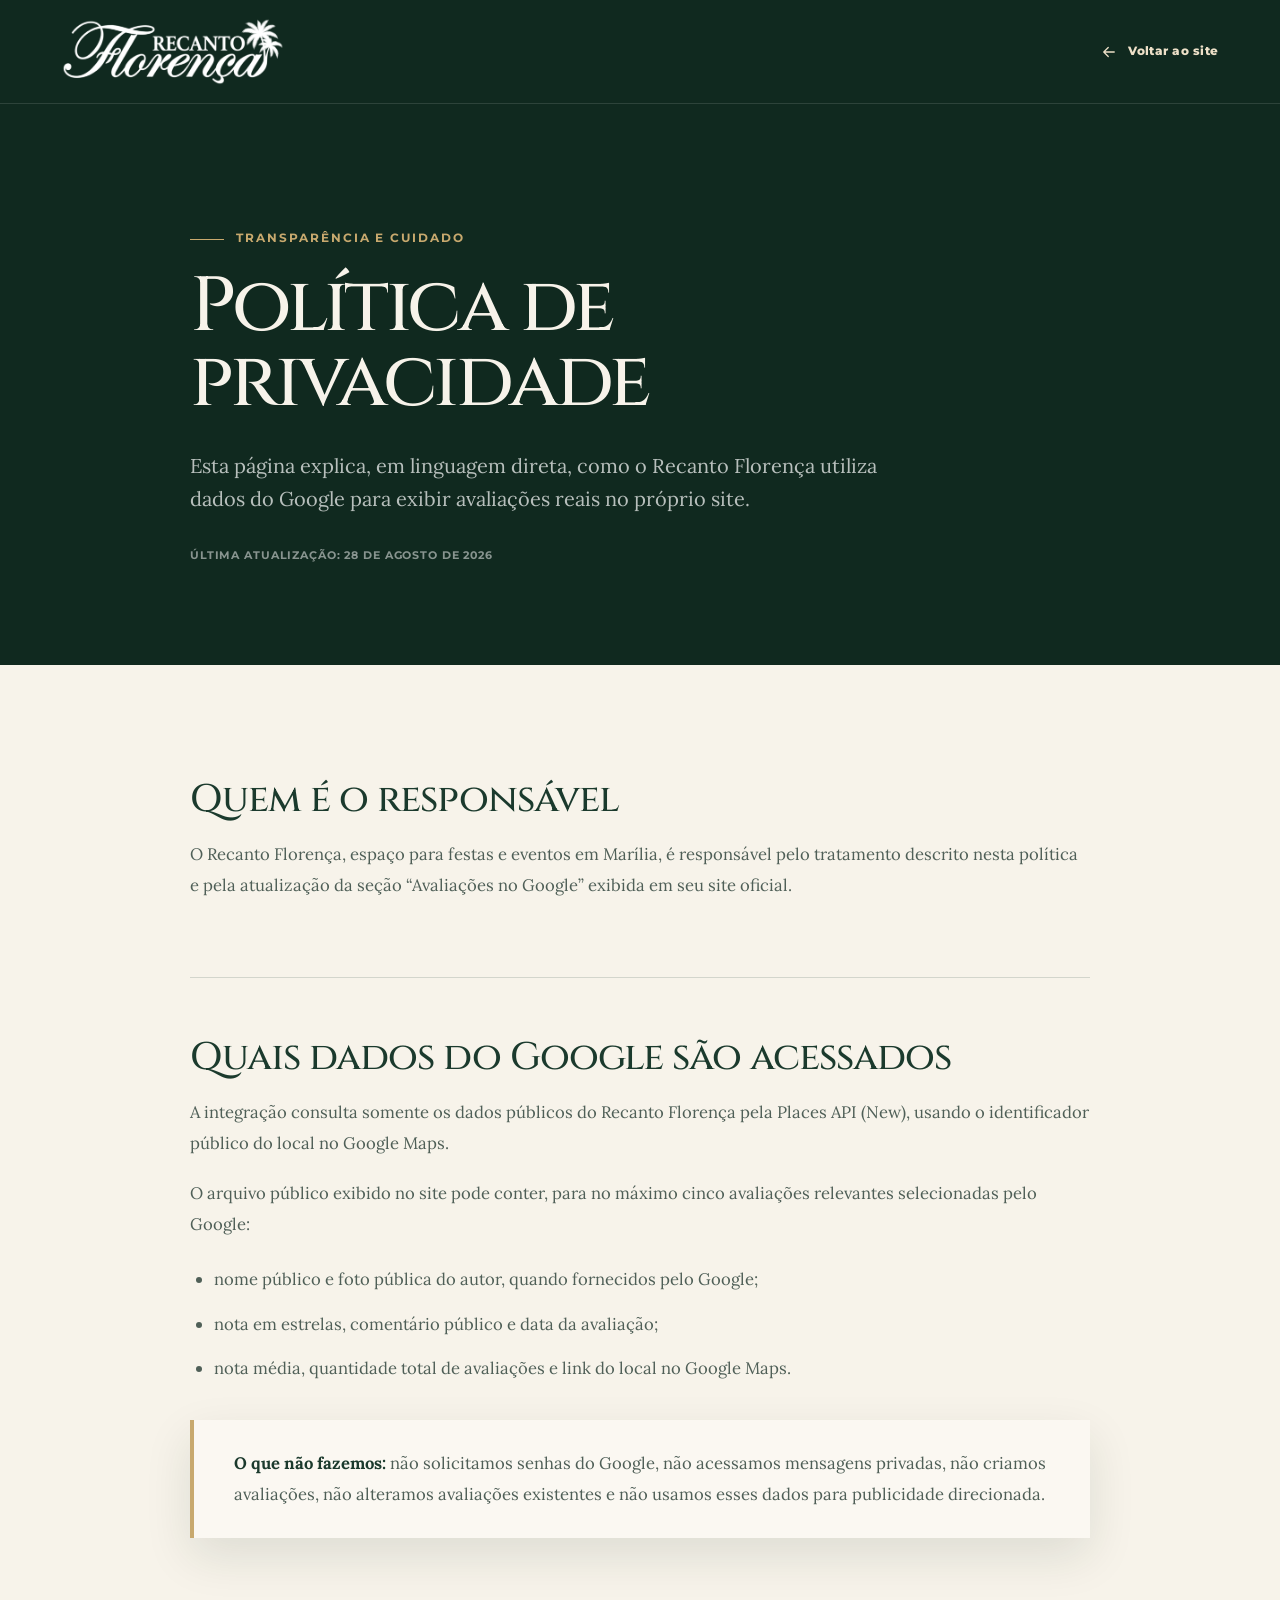
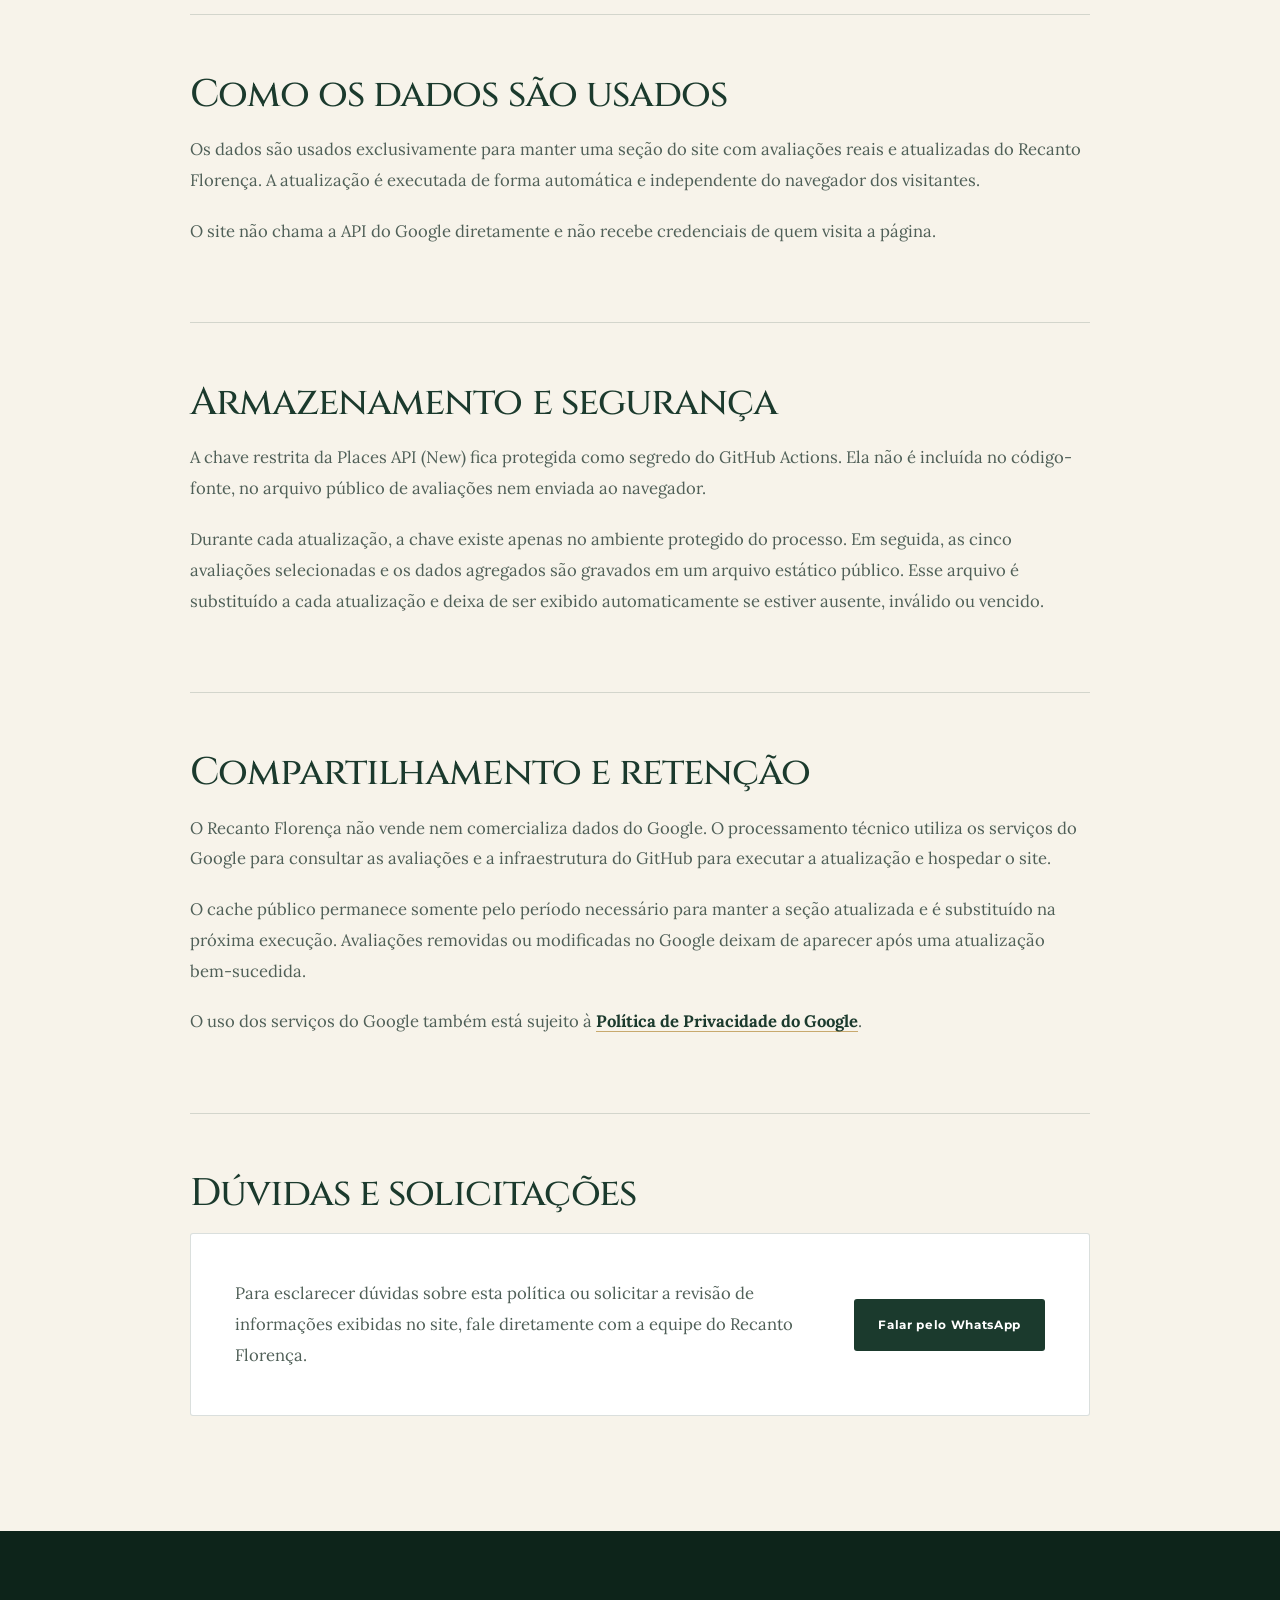
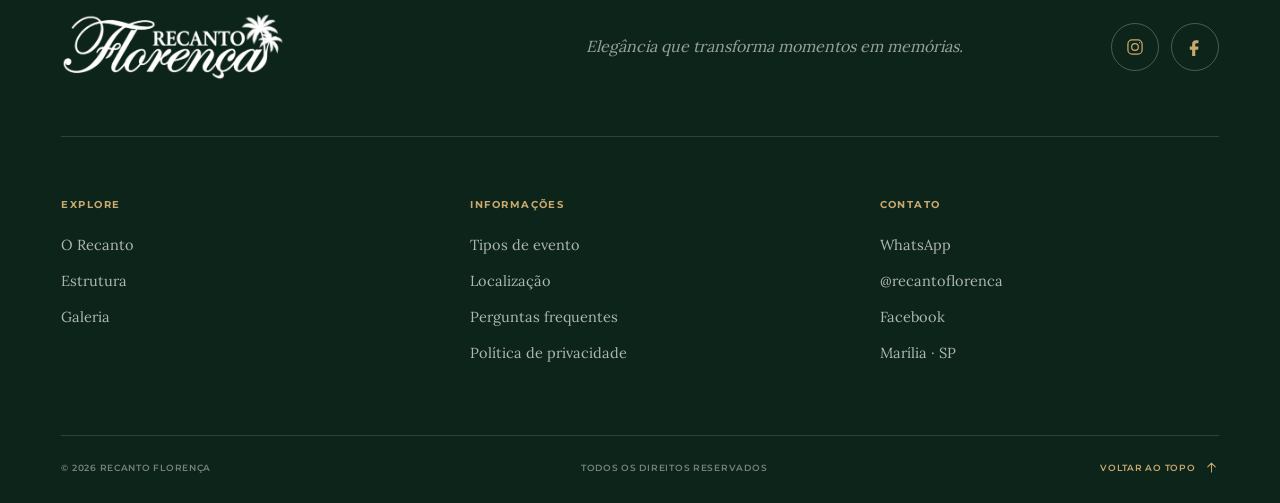
==== commit f02ca03f: "feat: publica refinamento editorial" ====
--- a/politica-de-privacidade.html
+++ b/politica-de-privacidade.html
@@ -13,6 +13,7 @@
   <link rel="preload" href="assets/fonts/montserrat.woff2" as="font" type="font/woff2" crossorigin>
   <link rel="preload" href="assets/fonts/cinzel.woff2" as="font" type="font/woff2" crossorigin>
   <link rel="stylesheet" href="assets/css/styles.css">
+  <link rel="stylesheet" href="assets/css/editorial-polish.css">
   <script>
     (function (root) {
       var ready = false;
--- a/assets/css/editorial-polish.css
+++ b/assets/css/editorial-polish.css
@@ -0,0 +1,581 @@
+/*
+ * Recanto Florença — refinamento editorial
+ * Camada deliberadamente separada do CSS estrutural para preservar comportamento,
+ * acessibilidade e integrações enquanto reduz padrões visuais genéricos.
+ */
+
+:root {
+  --section: clamp(72px, 7.5vw, 120px);
+  --shadow: 0 18px 48px rgba(16, 41, 31, 0.11);
+  --editorial-line: rgba(27, 58, 45, 0.18);
+  --editorial-line-light: rgba(255, 255, 255, 0.2);
+}
+
+main section[id] {
+  scroll-margin-top: 116px;
+}
+
+h2 {
+  font-size: clamp(2.15rem, 3.8vw, 4.2rem);
+  line-height: 1.02;
+  letter-spacing: -0.025em;
+}
+
+.eyebrow {
+  gap: 12px;
+  letter-spacing: 0.17em;
+}
+
+.eyebrow > span {
+  width: 34px;
+}
+
+.button {
+  border-radius: 3px;
+  box-shadow: none;
+  letter-spacing: 0.055em;
+}
+
+.button--primary:hover,
+.button--cream:hover {
+  box-shadow: 0 10px 28px rgba(16, 41, 31, 0.15);
+}
+
+/* A navegação passa a funcionar como moldura, não como cápsula flutuante. */
+.site-header {
+  border-color: rgba(27, 58, 45, 0.14);
+  border-radius: 4px;
+  background: rgba(251, 248, 242, 0.97);
+  box-shadow: 0 10px 34px rgba(16, 41, 31, 0.09);
+  backdrop-filter: none;
+}
+
+.site-header__brand {
+  border-radius: 2px;
+}
+
+.site-header.site-header--scrolled {
+  border-color: rgba(255, 255, 255, 0.13);
+  background: rgba(16, 41, 31, 0.97);
+  box-shadow: 0 12px 34px rgba(4, 18, 13, 0.2);
+}
+
+.desktop-nav a::after {
+  height: 1px;
+}
+
+.button--header {
+  border-radius: 2px;
+}
+
+/* Hero: uma fotografia-assinatura e menos ornamentos concorrendo com a marca. */
+.hero {
+  background: var(--cream-pale);
+}
+
+.hero::after,
+.hero__leaf,
+.hero__seal {
+  display: none;
+}
+
+.hero h1 {
+  max-width: 12.5ch;
+  font-size: clamp(3.65rem, 6.7vw, 7.4rem);
+  letter-spacing: -0.045em;
+}
+
+.hero__intro {
+  max-width: 520px;
+}
+
+.hero__photo-main {
+  border-radius: 48% 48% 3px 3px;
+  box-shadow: 0 28px 72px rgba(16, 41, 31, 0.17);
+}
+
+.hero__photo-secondary {
+  border: 7px solid var(--cream-pale);
+  border-radius: 3px;
+  box-shadow: 0 18px 44px rgba(16, 41, 31, 0.16);
+}
+
+.hero__location {
+  border-radius: 2px;
+  box-shadow: none;
+}
+
+.hero__notes {
+  gap: 0;
+}
+
+.hero__notes span {
+  display: inline-flex;
+  align-items: center;
+  gap: 0;
+}
+
+.hero__notes span + span::before {
+  position: static;
+  width: 1px;
+  height: 14px;
+  margin: 0 14px;
+  border-radius: 0;
+  background: rgba(27, 58, 45, 0.3);
+}
+
+.hero__notes span:first-child::before {
+  display: none;
+}
+
+/* Manifesto: fotografia, legenda e texto em composição editorial plana. */
+.manifesto {
+  background: var(--cream-soft);
+}
+
+.manifesto__image-wrap::before {
+  display: none;
+}
+
+.manifesto__image {
+  border-radius: 3px;
+  box-shadow: var(--shadow);
+}
+
+.manifesto__caption {
+  position: static;
+  width: auto;
+  margin: 14px 0 0 18%;
+  padding: 0 0 0 14px;
+  border: 0;
+  border-left: 1px solid var(--gold);
+  border-radius: 0;
+  background: transparent;
+  box-shadow: none;
+  color: var(--forest);
+}
+
+.manifesto__copy h2 {
+  max-width: 11ch;
+}
+
+/* Estrutura: capítulos alternados, sem grandes cards de produto. */
+.experience::before {
+  opacity: 0.18;
+}
+
+.experience__steps {
+  border-top: 1px solid var(--editorial-line-light);
+}
+
+.experience-step {
+  gap: clamp(34px, 6vw, 92px);
+  padding: clamp(46px, 6.2vw, 92px) 0;
+  border: 0;
+  border-bottom: 1px solid var(--editorial-line-light);
+  border-radius: 0;
+  background: transparent;
+  box-shadow: none;
+  overflow: visible;
+}
+
+.experience-step__media {
+  min-height: clamp(360px, 46vw, 610px);
+  border-radius: 3px;
+  box-shadow: 0 22px 58px rgba(3, 16, 11, 0.2);
+}
+
+.experience-step__media::after {
+  background: linear-gradient(180deg, transparent 58%, rgba(3, 16, 11, 0.34));
+}
+
+.experience-step__content {
+  padding: clamp(20px, 3vw, 48px) clamp(8px, 2vw, 28px);
+}
+
+.experience-step__number {
+  margin-bottom: 26px;
+  font-size: 0.7rem;
+  letter-spacing: 0.18em;
+}
+
+.experience-step h3 {
+  max-width: 11ch;
+  font-size: clamp(2.15rem, 4vw, 4.45rem);
+  letter-spacing: -0.035em;
+}
+
+.experience-step__facts {
+  gap: 14px 24px;
+  padding-top: 22px;
+  border-top: 1px solid var(--editorial-line-light);
+}
+
+.experience-step__facts li {
+  padding: 0;
+  border: 0;
+  border-radius: 0;
+  background: transparent;
+}
+
+/* Galeria: controles discretos e fotos tratadas como acervo, não cards. */
+.gallery-section .section-heading {
+  margin-bottom: clamp(34px, 4vw, 58px);
+}
+
+.gallery-carousel__toolbar {
+  padding: 13px 0;
+  border-top: 1px solid var(--editorial-line);
+  border-bottom: 1px solid var(--editorial-line);
+}
+
+.gallery-carousel__toolbar > p {
+  padding: 0;
+  border: 0;
+  border-radius: 0;
+  background: transparent;
+}
+
+.gallery-carousel__toolbar > p span {
+  padding: 0;
+  border-radius: 0;
+  background: transparent;
+  color: var(--forest);
+}
+
+.gallery-carousel__controls button {
+  border-radius: 2px;
+  box-shadow: none;
+}
+
+.gallery-item button {
+  border-radius: 3px;
+  box-shadow: none;
+}
+
+.gallery-item__overlay {
+  border-radius: 0 0 3px 3px;
+}
+
+.gallery-item__overlay > span {
+  border-radius: 2px;
+}
+
+/* Localização: o mapa vira parte da narrativa e perde a moldura de widget. */
+.location__image-main,
+.location__image-detail,
+.location-map {
+  border-radius: 3px;
+}
+
+.location__image-main,
+.location-map {
+  box-shadow: var(--shadow);
+}
+
+.location__image-detail {
+  border: 6px solid var(--cream-soft);
+  box-shadow: 0 15px 38px rgba(16, 41, 31, 0.14);
+}
+
+.location__tag,
+.location__pin,
+.map-link {
+  border-radius: 2px;
+}
+
+.location-map__footer {
+  border-top: 1px solid var(--editorial-line);
+  background: var(--cream-pale);
+}
+
+/* Avaliações: depoimentos tipográficos, sem o padrão de três cards brancos. */
+.reviews-section {
+  background: var(--cream-soft);
+}
+
+.reviews__heading {
+  padding-bottom: 32px;
+  border-bottom: 1px solid var(--editorial-line);
+}
+
+.reviews__demo {
+  border-radius: 2px;
+}
+
+.reviews-track {
+  gap: clamp(28px, 4vw, 60px);
+}
+
+.review-card {
+  min-height: 0;
+  padding: 30px 0 6px;
+  border: 0;
+  border-top: 1px solid var(--editorial-line);
+  border-radius: 0;
+  background: transparent;
+  box-shadow: none;
+}
+
+.review-card__avatar {
+  border-radius: 50%;
+  box-shadow: none;
+}
+
+.review-card__text {
+  font-size: clamp(1.08rem, 1.35vw, 1.28rem);
+  line-height: 1.68;
+}
+
+.review-card__more,
+.review-card__source {
+  border-radius: 0;
+}
+
+.review-card__footer {
+  margin-top: auto;
+  padding-top: 22px;
+  border-top-color: var(--editorial-line);
+}
+
+.reviews__all-link {
+  border-radius: 2px;
+}
+
+/* Encerramento com hierarquia de anúncio editorial, não banner genérico. */
+.final-cta__overlay {
+  background: linear-gradient(90deg, rgba(8, 31, 23, 0.88) 0%, rgba(8, 31, 23, 0.62) 48%, rgba(8, 31, 23, 0.22) 100%);
+}
+
+.final-cta__content {
+  max-width: 760px;
+  margin-left: 0;
+  text-align: left;
+}
+
+.final-cta__content .eyebrow {
+  justify-content: flex-start;
+}
+
+.final-cta__content h2 {
+  max-width: 12ch;
+}
+
+.final-cta__content > .reveal > p:not(.eyebrow) {
+  margin-left: 0;
+}
+
+/* Página legal: documento sóbrio, sem painéis inflados. */
+.privacy-page .site-header,
+.privacy-hero__panel,
+.privacy-content__card,
+.privacy-contact {
+  border-radius: 3px;
+}
+
+.privacy-hero__panel,
+.privacy-content__card,
+.privacy-contact {
+  box-shadow: none;
+}
+
+@media (max-width: 960px) {
+  .site-header {
+    border-radius: 3px;
+    background: var(--forest-deep);
+  }
+
+  .site-header__brand {
+    background: transparent;
+  }
+
+  .menu-toggle {
+    border-radius: 2px;
+  }
+
+  .mobile-menu {
+    border-radius: 3px;
+    box-shadow: 0 18px 48px rgba(4, 18, 13, 0.2);
+  }
+
+  .mobile-menu a,
+  .mobile-menu .button {
+    border-radius: 2px;
+  }
+
+  .hero h1 {
+    font-size: clamp(3.15rem, 10vw, 5.5rem);
+  }
+
+  .experience-step,
+  .experience-step:nth-child(even) {
+    grid-template-columns: minmax(0, 1fr) minmax(280px, 0.82fr);
+  }
+}
+
+@media (max-width: 720px) {
+  :root {
+    --section: 70px;
+  }
+
+  h2 {
+    font-size: clamp(2.05rem, 10.5vw, 3.15rem);
+  }
+
+  .eyebrow {
+    font-size: 0.66rem;
+    letter-spacing: 0.15em;
+  }
+
+  .hero {
+    min-height: auto;
+    padding-bottom: 64px;
+  }
+
+  .hero__content {
+    gap: 40px;
+  }
+
+  .hero h1 {
+    max-width: 10.5ch;
+    font-size: clamp(2.9rem, 14vw, 4.25rem);
+    line-height: 0.94;
+  }
+
+  .hero__actions .button {
+    width: auto;
+    min-width: min(100%, 270px);
+  }
+
+  .hero__notes {
+    align-items: flex-start;
+  }
+
+  .hero__notes span + span::before {
+    margin: 0 10px;
+  }
+
+  .hero__photo-main {
+    border-radius: 45% 45% 2px 2px;
+  }
+
+  .hero__photo-secondary {
+    border-width: 5px;
+  }
+
+  .manifesto__grid {
+    gap: 42px;
+  }
+
+  .manifesto__caption {
+    margin-left: 0;
+  }
+
+  .experience__steps {
+    margin-top: 40px;
+  }
+
+  .experience-step,
+  .experience-step:nth-child(even) {
+    display: grid;
+    grid-template-columns: 1fr;
+    gap: 24px;
+    padding: 40px 0 50px;
+  }
+
+  .experience-step:nth-child(even) .experience-step__media,
+  .experience-step:nth-child(even) .experience-step__content {
+    grid-column: auto;
+    grid-row: auto;
+  }
+
+  .experience-step__media {
+    min-height: clamp(280px, 105vw, 430px);
+    border-radius: 2px;
+  }
+
+  .experience-step__content {
+    padding: 0 2px;
+  }
+
+  .experience-step__number {
+    margin-bottom: 16px;
+  }
+
+  .experience-step h3 {
+    max-width: 12ch;
+    font-size: clamp(2rem, 10vw, 3rem);
+  }
+
+  .experience-step__facts {
+    grid-template-columns: repeat(2, minmax(0, 1fr));
+  }
+
+  .gallery-carousel__toolbar {
+    margin-bottom: 22px;
+  }
+
+  .gallery-carousel__toolbar > p span {
+    display: none;
+  }
+
+  .gallery-item button {
+    border-radius: 2px;
+  }
+
+  .location__grid {
+    gap: 42px;
+  }
+
+  .location__image-detail {
+    border-width: 4px;
+  }
+
+  .reviews__heading {
+    gap: 24px;
+  }
+
+  .reviews-track {
+    margin-inline: 0;
+    padding: 0 0 12px;
+    gap: 30px;
+    scroll-padding-inline: 0;
+  }
+
+  .review-card {
+    flex-basis: min(84vw, 410px);
+    padding-top: 24px;
+  }
+
+  .final-cta__content {
+    text-align: left;
+  }
+
+  .final-cta__content .button {
+    width: auto;
+  }
+
+  main section[id] {
+    scroll-margin-top: 88px;
+  }
+}
+
+@media (max-width: 430px) {
+  .hero__actions .button,
+  .final-cta__content .button {
+    width: 100%;
+  }
+
+  .experience-step__facts {
+    grid-template-columns: 1fr;
+  }
+}
+
+@media (prefers-reduced-motion: reduce) {
+  .button,
+  .gallery-item button,
+  .review-card,
+  .experience-step__media {
+    transition: none !important;
+  }
+}
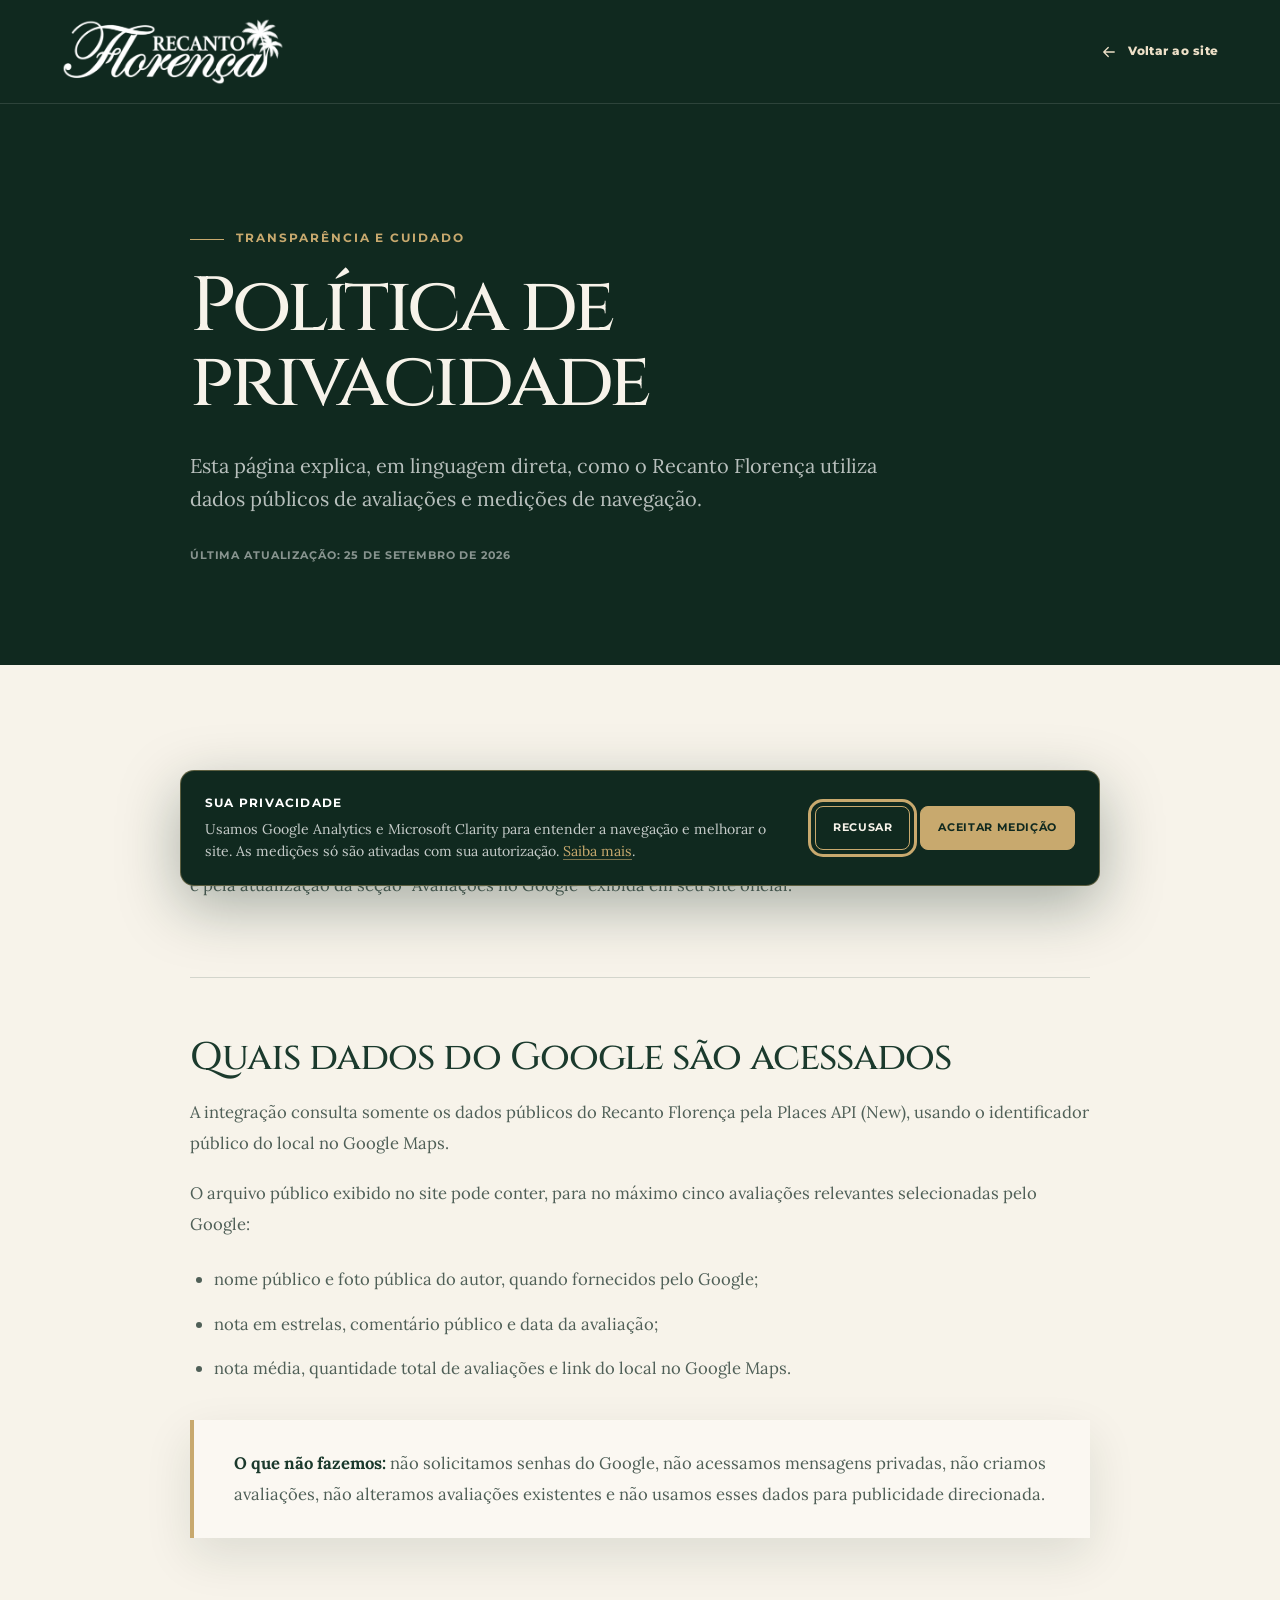
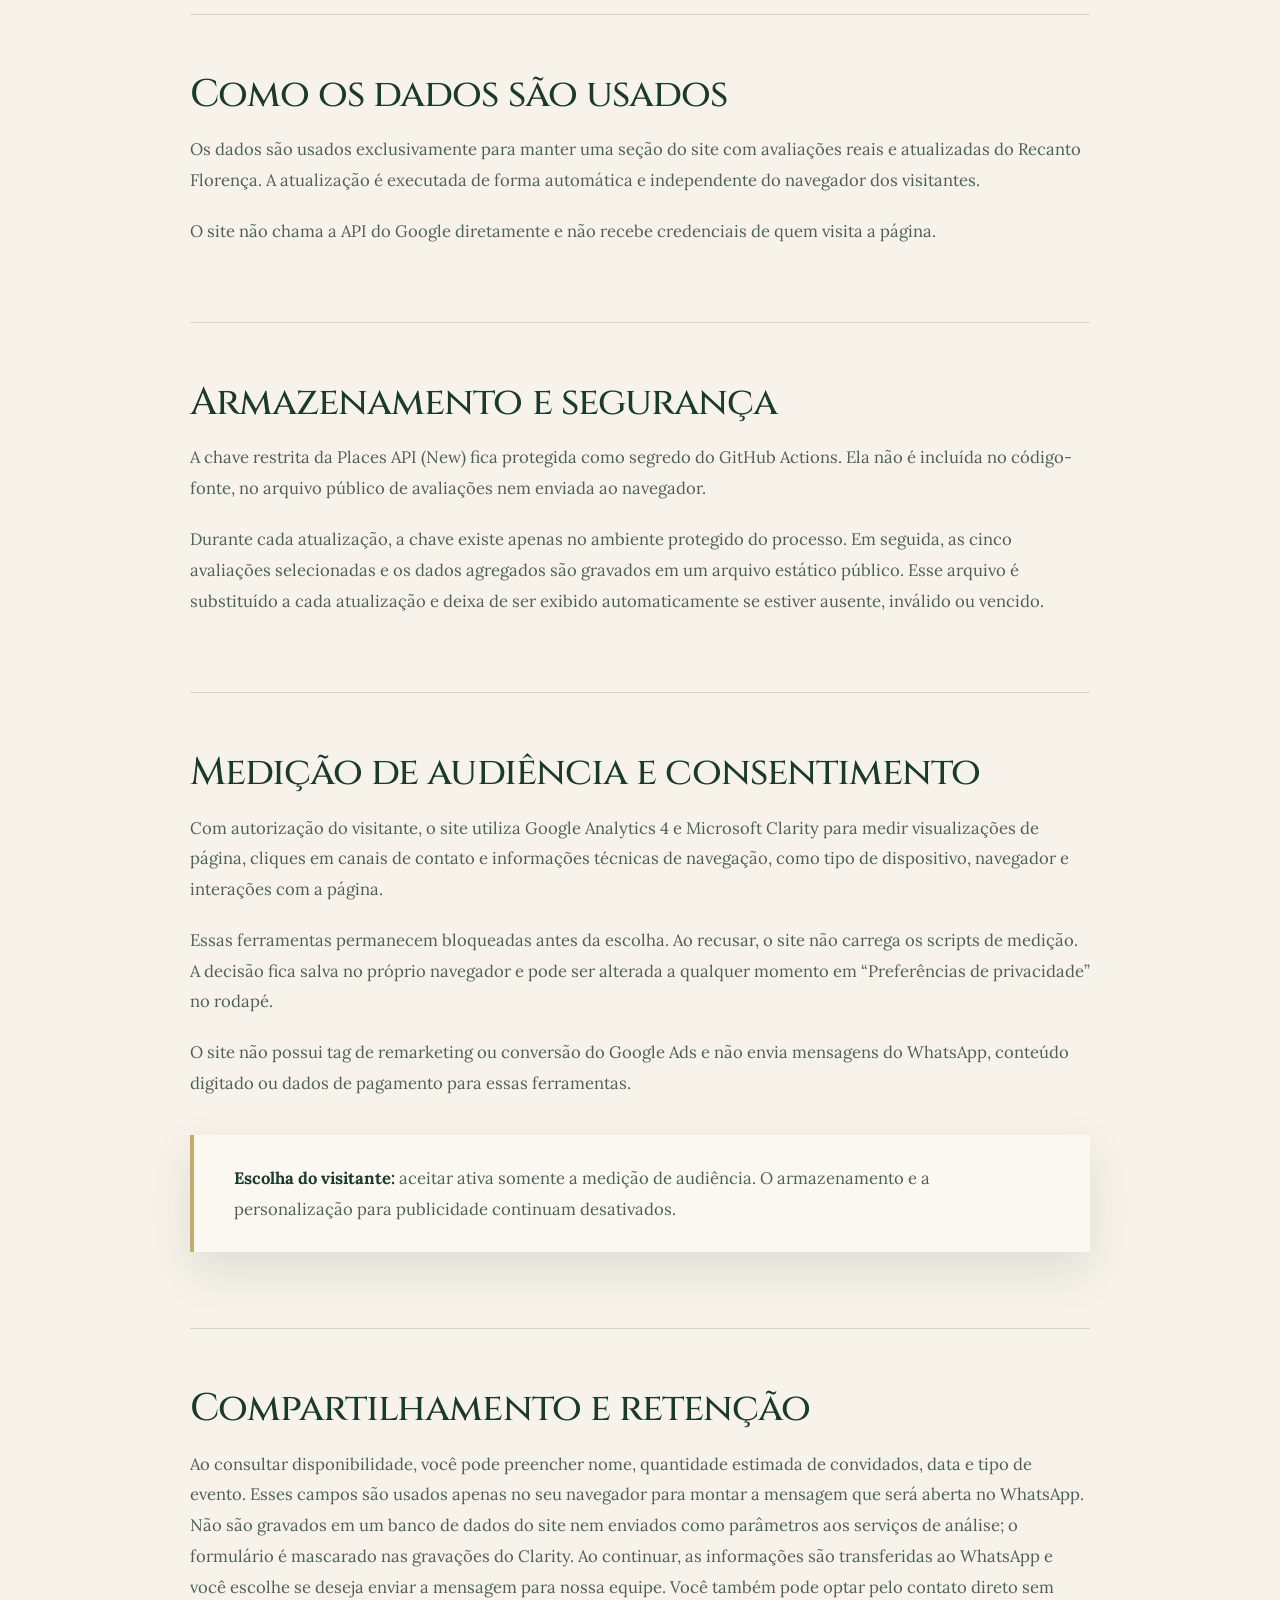
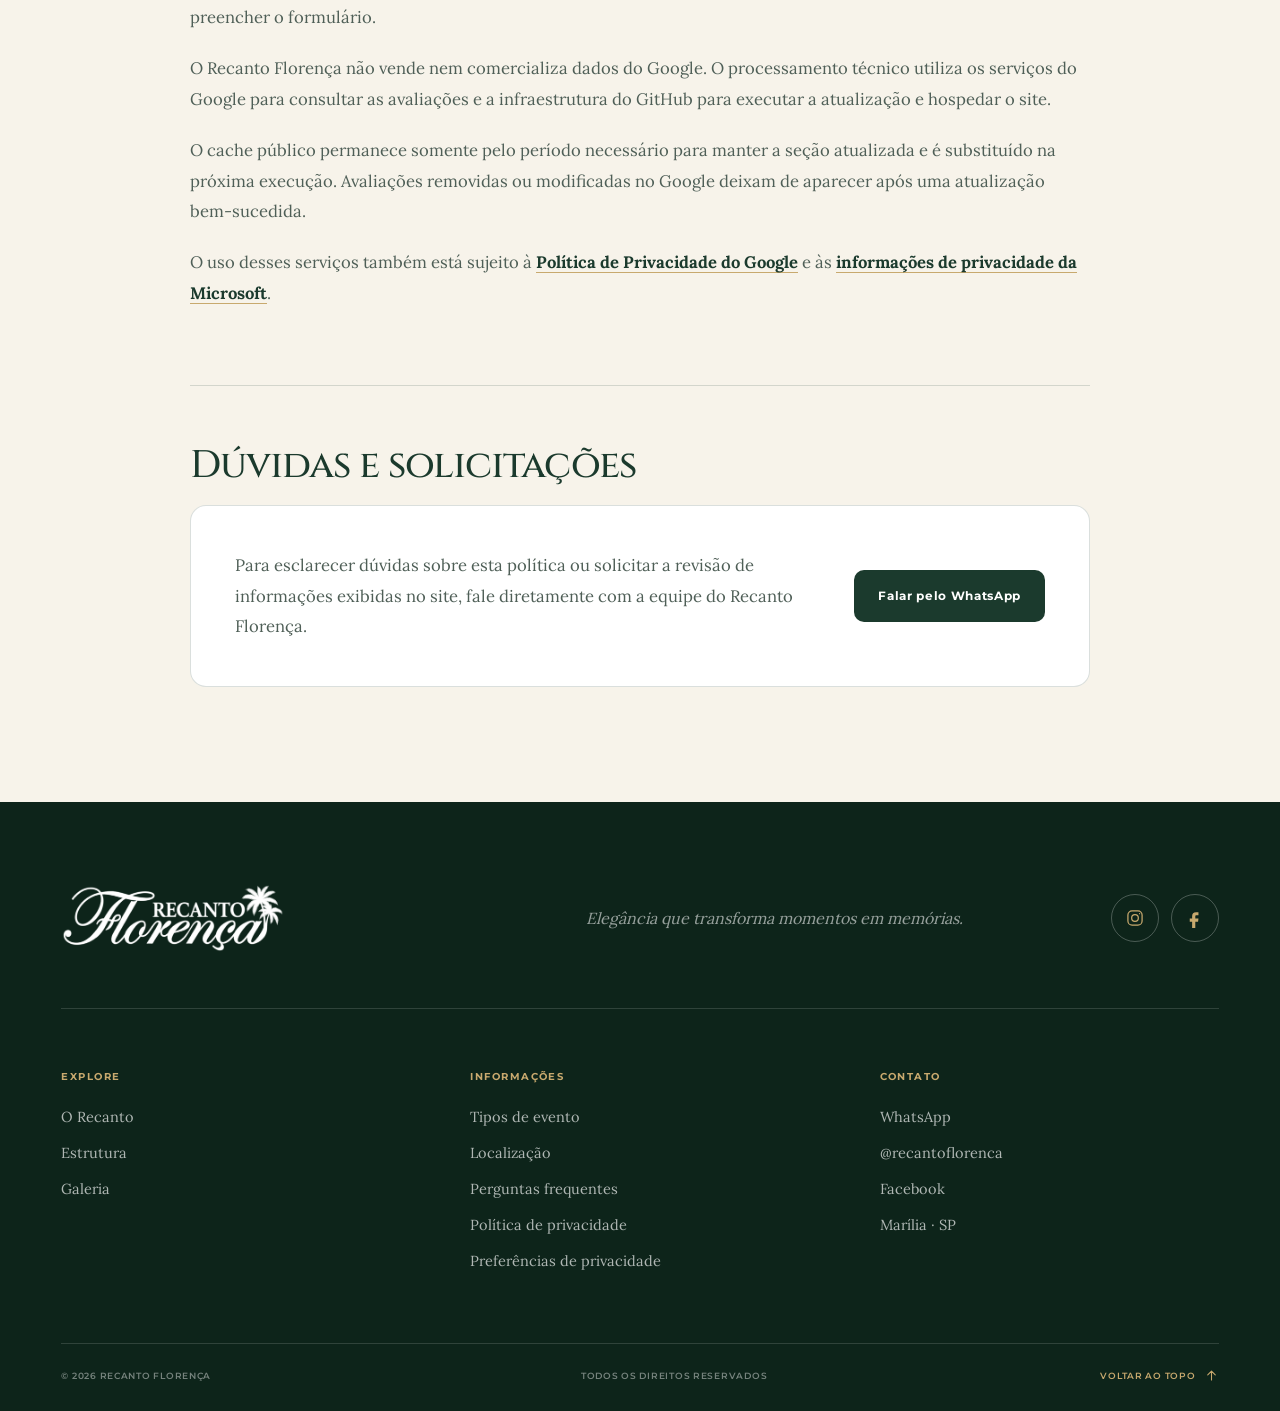
==== commit 175fd669: "deploy: publish approved whatsapp form and UX fixes" ====
--- a/politica-de-privacidade.html
+++ b/politica-de-privacidade.html
@@ -4,7 +4,7 @@
   <meta charset="utf-8">
   <meta name="viewport" content="width=device-width, initial-scale=1">
   <meta name="theme-color" content="#1b3a2d">
-  <meta name="description" content="Política de privacidade do Recanto Florença e informações sobre o uso de dados públicos das avaliações do Google.">
+  <meta name="description" content="Política de privacidade do Recanto Florença sobre avaliações do Google, medição de audiência e escolhas de consentimento.">
   <meta name="robots" content="index, follow">
   <link rel="canonical" href="https://recantoflorenca.com.br/politica-de-privacidade.html">
   <title>Política de Privacidade | Recanto Florença</title>
@@ -35,6 +35,7 @@
       }
     })(document.documentElement);
   </script>
+  <script src="assets/js/analytics.js" defer></script>
 </head>
 <body class="privacy-page">
   <a class="skip-link" href="#conteudo">Pular para o conteúdo</a>
@@ -54,8 +55,8 @@
       <div class="privacy-hero__inner">
         <p class="eyebrow eyebrow--gold"><span></span>Transparência e cuidado</p>
         <h1 id="privacy-title">Política de privacidade</h1>
-        <p class="privacy-hero__intro">Esta página explica, em linguagem direta, como o Recanto Florença utiliza dados do Google para exibir avaliações reais no próprio site.</p>
-        <time class="privacy-hero__updated" datetime="2026-08-28">Última atualização: 28 de agosto de 2026</time>
+        <p class="privacy-hero__intro">Esta página explica, em linguagem direta, como o Recanto Florença utiliza dados públicos de avaliações e medições de navegação.</p>
+        <time class="privacy-hero__updated" datetime="2026-09-25">Última atualização: 25 de setembro de 2026</time>
       </div>
     </section>
 
@@ -92,11 +93,22 @@
           <p>Durante cada atualização, a chave existe apenas no ambiente protegido do processo. Em seguida, as cinco avaliações selecionadas e os dados agregados são gravados em um arquivo estático público. Esse arquivo é substituído a cada atualização e deixa de ser exibido automaticamente se estiver ausente, inválido ou vencido.</p>
         </section>
 
+        <section aria-labelledby="privacy-analytics">
+          <h2 id="privacy-analytics">Medição de audiência e consentimento</h2>
+          <p>Com autorização do visitante, o site utiliza Google Analytics 4 e Microsoft Clarity para medir visualizações de página, cliques em canais de contato e informações técnicas de navegação, como tipo de dispositivo, navegador e interações com a página.</p>
+          <p>Essas ferramentas permanecem bloqueadas antes da escolha. Ao recusar, o site não carrega os scripts de medição. A decisão fica salva no próprio navegador e pode ser alterada a qualquer momento em “Preferências de privacidade” no rodapé.</p>
+          <p>O site não possui tag de remarketing ou conversão do Google Ads e não envia mensagens do WhatsApp, conteúdo digitado ou dados de pagamento para essas ferramentas.</p>
+          <div class="privacy-note">
+            <p><strong>Escolha do visitante:</strong> aceitar ativa somente a medição de audiência. O armazenamento e a personalização para publicidade continuam desativados.</p>
+          </div>
+        </section>
+
         <section aria-labelledby="privacy-sharing">
           <h2 id="privacy-sharing">Compartilhamento e retenção</h2>
+          <p>Ao consultar disponibilidade, você pode preencher nome, quantidade estimada de convidados, data e tipo de evento. Esses campos são usados apenas no seu navegador para montar a mensagem que será aberta no WhatsApp. Não são gravados em um banco de dados do site nem enviados como parâmetros aos serviços de análise; o formulário é mascarado nas gravações do Clarity. Ao continuar, as informações são transferidas ao WhatsApp e você escolhe se deseja enviar a mensagem para nossa equipe. Você também pode optar pelo contato direto sem preencher o formulário.</p>
           <p>O Recanto Florença não vende nem comercializa dados do Google. O processamento técnico utiliza os serviços do Google para consultar as avaliações e a infraestrutura do GitHub para executar a atualização e hospedar o site.</p>
           <p>O cache público permanece somente pelo período necessário para manter a seção atualizada e é substituído na próxima execução. Avaliações removidas ou modificadas no Google deixam de aparecer após uma atualização bem-sucedida.</p>
-          <p>O uso dos serviços do Google também está sujeito à <a href="https://policies.google.com/privacy?hl=pt-BR" target="_blank" rel="noopener noreferrer">Política de Privacidade do Google</a>.</p>
+          <p>O uso desses serviços também está sujeito à <a href="https://policies.google.com/privacy?hl=pt-BR" target="_blank" rel="noopener noreferrer">Política de Privacidade do Google</a> e às <a href="https://privacy.microsoft.com/pt-br/privacystatement" target="_blank" rel="noopener noreferrer">informações de privacidade da Microsoft</a>.</p>
         </section>
 
         <section aria-labelledby="privacy-rights">
@@ -128,7 +140,7 @@
       </div>
       <div class="footer__links">
         <div><span>Explore</span><a href="./#recanto">O Recanto</a><a href="./#estrutura">Estrutura</a><a href="./#galeria">Galeria</a></div>
-        <div><span>Informações</span><a href="./#eventos">Tipos de evento</a><a href="./#localizacao">Localização</a><a href="./#duvidas">Perguntas frequentes</a><a href="politica-de-privacidade.html" aria-current="page">Política de privacidade</a></div>
+        <div><span>Informações</span><a href="./#eventos">Tipos de evento</a><a href="./#localizacao">Localização</a><a href="./#duvidas">Perguntas frequentes</a><a href="politica-de-privacidade.html" aria-current="page">Política de privacidade</a><button class="footer__link-button" type="button" data-consent-settings>Preferências de privacidade</button></div>
         <div class="footer__contact"><span>Contato</span><a href="https://wa.me/5514998134747" target="_blank" rel="noopener noreferrer">WhatsApp</a><a href="https://instagram.com/recantoflorenca" target="_blank" rel="noopener noreferrer">@recantoflorenca</a><a href="https://www.facebook.com/recantoflorencamarilia/" target="_blank" rel="noopener noreferrer">Facebook</a><p>Marília · SP</p></div>
       </div>
       <div class="footer__bottom">
--- a/assets/css/styles.css
+++ b/assets/css/styles.css
@@ -83,6 +83,57 @@
   overflow: hidden;
 }
 
+body.quote-open { overflow: hidden; }
+
+.quote-dialog {
+  width: min(600px, calc(100% - 32px));
+  max-height: calc(100dvh - 32px);
+  margin: auto;
+  padding: clamp(24px, 4vw, 40px);
+  border: 1px solid var(--border);
+  border-radius: 16px;
+  background: var(--cream-soft);
+  color: var(--forest-deep);
+  box-shadow: var(--shadow);
+  overflow: auto;
+  overscroll-behavior: contain;
+}
+.quote-dialog::backdrop { background: rgba(16, 41, 31, .72); }
+.quote-dialog__close {
+  position: absolute; top: 8px; right: 8px;
+  width: 44px; height: 44px; padding: 0;
+  border: 0; border-radius: 8px;
+  background: transparent; color: var(--forest);
+  font-size: 30px; cursor: pointer;
+}
+.quote-dialog__close:hover { background: var(--cream); }
+.quote-dialog__eyebrow {
+  margin: 0 32px 12px 0; color: var(--brown);
+  font-size: 11px; font-weight: 700; letter-spacing: .12em; text-transform: uppercase;
+}
+.quote-dialog h2 { margin: 0 16px 12px 0; font-size: clamp(25px, 4vw, 34px); line-height: 1.2; overflow-wrap: anywhere; }
+.quote-dialog #quote-intro { margin: 0 0 24px; color: var(--muted-strong); font-size: 14px; }
+.quote-dialog form { display: grid; grid-template-columns: repeat(2, minmax(0, 1fr)); gap: 16px; }
+.quote-dialog label { display: flex; flex-direction: column; gap: 6px; min-width: 0; font-size: 12px; font-weight: 600; }
+.quote-dialog input:not([type="checkbox"]), .quote-dialog select {
+  width: 100%; min-width: 0; min-height: 48px; padding: 10px 12px;
+  border: 1px solid var(--muted); border-radius: 8px;
+  background: var(--white); color: var(--forest-deep); font: inherit; font-size: 16px;
+}
+.quote-dialog input:disabled { background: var(--cream); }
+.quote-dialog :focus-visible { outline: 2px solid var(--forest); outline-offset: 3px; }
+.quote-dialog small { font-weight: 400; color: var(--muted-strong); font-size: 13px; }
+.quote-dialog__wide { grid-column: 1 / -1; }
+.quote-dialog label.quote-dialog__check { flex-direction: row; align-items: center; min-height: 44px; }
+.quote-dialog__check input { width: 20px; height: 20px; accent-color: var(--forest); flex-shrink: 0; }
+.quote-dialog .button { width: 100%; min-height: 52px; padding: 14px 12px; white-space: normal; text-align: center; font-size: 12px; }
+.quote-dialog__privacy { margin: 0; font-size: 13px; line-height: 1.6; color: var(--muted-strong); }
+.quote-dialog__privacy a { text-decoration: underline; }
+.quote-dialog__direct { display: flex; justify-content: center; align-items: center; min-height: 44px; margin-top: 12px; font-size: 12px; text-align: center; text-decoration: underline; }
+@media (max-width: 420px) {
+  .quote-dialog form { grid-template-columns: minmax(0, 1fr); gap: 12px; }
+}
+
 ::selection {
   background: var(--gold);
   color: var(--forest-deep);
@@ -760,12 +811,16 @@
 }
 
 .trust-item {
+  position: relative;
   display: flex;
   min-height: 72px;
   flex-direction: column;
   justify-content: center;
   padding: 0 clamp(16px, 2vw, 30px);
   border-right: 1px solid rgba(255, 255, 255, 0.15);
+  transition:
+    background 180ms var(--ease-out),
+    padding 180ms var(--ease-out);
 }
 
 .trust-item:first-child {
@@ -967,9 +1022,16 @@
 
 .experience-step__media {
   position: relative;
+  display: block;
+  width: 100%;
   min-width: 0;
   min-height: clamp(390px, 47vw, 610px);
+  padding: 0;
   overflow: hidden;
+  border: 0;
+  background: var(--cream);
+  cursor: zoom-in;
+  text-align: left;
 }
 
 .experience-step__media::after {
@@ -987,6 +1049,48 @@
   transition: transform 520ms var(--ease-out);
 }
 
+.experience-step__media:active .experience-step__zoom {
+  transform: scale(0.96);
+}
+
+.experience-step__media:focus-visible {
+  outline: 0;
+  box-shadow: inset 0 0 0 3px var(--gold);
+}
+
+.experience-step__zoom {
+  position: absolute;
+  right: 22px;
+  bottom: 22px;
+  z-index: 2;
+  display: inline-flex;
+  min-height: 44px;
+  align-items: center;
+  gap: 10px;
+  padding: 10px 14px;
+  border: 1px solid rgba(255, 255, 255, 0.38);
+  border-radius: 999px;
+  background: rgba(16, 41, 31, 0.78);
+  backdrop-filter: blur(10px);
+  color: var(--white);
+  font-size: 0.62rem;
+  font-weight: 750;
+  letter-spacing: 0.08em;
+  text-transform: uppercase;
+  transition:
+    background 180ms var(--ease-out),
+    transform 180ms var(--ease-out);
+}
+
+.experience-step__zoom svg {
+  width: 17px;
+  fill: none;
+  stroke: var(--gold);
+  stroke-linecap: round;
+  stroke-linejoin: round;
+  stroke-width: 1.7;
+}
+
 .experience-step__content {
   display: flex;
   min-width: 0;
@@ -996,8 +1100,13 @@
 }
 
 @media (hover: hover) and (pointer: fine) {
-  .experience-step:hover .experience-step__media img {
-    transform: scale(1.018);
+  .experience-step__media:hover img {
+    transform: scale(1.025);
+  }
+
+  .experience-step__media:hover .experience-step__zoom {
+    background: var(--forest-deep);
+    transform: translateY(-2px);
   }
 }
 
@@ -1082,6 +1191,64 @@
 .experience-step__link {
   width: fit-content;
   margin-top: 30px;
+}
+
+.experience__next {
+  display: grid;
+  min-height: 108px;
+  margin-top: clamp(28px, 4vw, 48px);
+  padding: 24px clamp(24px, 4vw, 46px);
+  grid-template-columns: minmax(0, 1fr) auto 26px;
+  align-items: center;
+  gap: clamp(18px, 3vw, 34px);
+  border: 1px solid rgba(200, 169, 110, 0.46);
+  border-radius: 24px;
+  background: rgba(255, 255, 255, 0.055);
+  color: var(--white);
+  transition:
+    border-color 180ms var(--ease-out),
+    background 180ms var(--ease-out),
+    transform 180ms var(--ease-out);
+}
+
+.experience__next > span:first-child {
+  display: grid;
+  min-width: 0;
+  gap: 5px;
+}
+
+.experience__next small,
+.experience__next-count {
+  color: var(--gold);
+  font-size: 0.62rem;
+  font-weight: 750;
+  letter-spacing: 0.11em;
+  text-transform: uppercase;
+}
+
+.experience__next strong {
+  font-family: "Lora", Georgia, serif;
+  font-size: clamp(1rem, 1.7vw, 1.32rem);
+  font-style: italic;
+  font-weight: 500;
+  line-height: 1.35;
+}
+
+.experience__next-count {
+  padding: 7px 11px;
+  border: 1px solid rgba(200, 169, 110, 0.36);
+  border-radius: 999px;
+  white-space: nowrap;
+}
+
+.experience__next > svg {
+  width: 24px;
+  fill: none;
+  stroke: currentColor;
+  stroke-linecap: round;
+  stroke-linejoin: round;
+  stroke-width: 1.6;
+  transition: transform 180ms var(--ease-out);
 }
 
 /* Structure */
@@ -1269,6 +1436,8 @@
 .gallery-section {
   overflow: clip;
   background: var(--cream-soft);
+  content-visibility: auto;
+  contain-intrinsic-size: auto 900px;
 }
 
 .gallery-carousel {
@@ -1627,6 +1796,8 @@
   overflow: hidden;
   background: var(--forest);
   color: var(--white);
+  content-visibility: auto;
+  contain-intrinsic-size: auto 760px;
 }
 
 .events__background {
@@ -1675,15 +1846,18 @@
 .event-list__item {
   display: grid;
   min-height: 110px;
-  grid-template-columns: 52px 1fr 44px;
-  align-items: center;
+  grid-template-columns: 52px minmax(0, 1fr) auto 44px;
+  align-items: center;
+  gap: 16px;
   border-bottom: 1px solid rgba(255, 255, 255, 0.22);
+  cursor: pointer;
   transition:
     padding 220ms var(--ease-out),
-    background 220ms var(--ease-out);
-}
-
-.event-list__item > span {
+    background 220ms var(--ease-out),
+    color 180ms var(--ease-out);
+}
+
+.event-list__number {
   color: var(--gold);
   font-size: 0.6rem;
   font-weight: 700;
@@ -1700,6 +1874,28 @@
 
 .event-list__item > svg {
   justify-self: end;
+  transition: transform 180ms var(--ease-out);
+}
+
+.event-list__action {
+  color: rgba(255, 255, 255, 0.62);
+  font-size: 0.59rem;
+  font-weight: 750;
+  letter-spacing: 0.1em;
+  text-transform: uppercase;
+  white-space: nowrap;
+}
+
+@media (max-width: 1320px) {
+  .event-list__item {
+    grid-template-columns: 52px minmax(0, 1fr) 44px;
+  }
+
+  .event-list__action {
+    display: block;
+    grid-column: 2;
+    grid-row: 2;
+  }
 }
 
 /* Location */
@@ -1708,6 +1904,8 @@
   background:
     radial-gradient(circle at 16% 80%, rgba(122, 158, 126, 0.14), transparent 27%),
     var(--cream-soft);
+  content-visibility: auto;
+  contain-intrinsic-size: auto 1350px;
 }
 
 .location__grid {
@@ -1907,6 +2105,8 @@
   background:
     radial-gradient(circle at 84% 16%, rgba(200, 169, 110, 0.12), transparent 26%),
     var(--cream-pale);
+  content-visibility: auto;
+  contain-intrinsic-size: auto 900px;
 }
 
 .reviews__heading {
@@ -2145,6 +2345,8 @@
 .faq {
   background: var(--forest-deep);
   color: var(--white);
+  content-visibility: auto;
+  contain-intrinsic-size: auto 900px;
 }
 
 .faq__grid {
@@ -2267,6 +2469,8 @@
   min-height: min(86vh, 850px);
   place-items: center;
   overflow: hidden;
+  content-visibility: auto;
+  contain-intrinsic-size: auto 700px;
 }
 
 .final-cta__image,
@@ -2409,12 +2613,21 @@
 }
 
 .footer__links a,
-.footer__links p {
+.footer__links p,
+.footer__link-button {
   width: fit-content;
   margin: 0;
   color: rgba(255, 255, 255, 0.67);
   font-family: "Lora", Georgia, serif;
   font-size: 0.91rem;
+}
+
+.footer__link-button {
+  padding: 0;
+  border: 0;
+  background: transparent;
+  cursor: pointer;
+  text-align: left;
 }
 
 .footer__bottom {
@@ -2708,6 +2921,10 @@
 }
 
 @media (hover: hover) and (pointer: fine) {
+  .trust-item:hover {
+    background: rgba(255, 255, 255, 0.055);
+  }
+
   .button:hover {
     transform: translateY(-2px);
   }
@@ -2768,6 +2985,21 @@
     background: rgba(255, 255, 255, 0.05);
   }
 
+  .event-list__item:hover > svg,
+  .experience__next:hover > svg {
+    transform: translateX(5px);
+  }
+
+  .event-list__item:hover .event-list__action {
+    color: var(--gold);
+  }
+
+  .experience__next:hover {
+    border-color: rgba(200, 169, 110, 0.78);
+    background: rgba(255, 255, 255, 0.09);
+    transform: translateY(-2px);
+  }
+
   .map-link:hover {
     background: var(--cream);
     transform: translateY(-2px);
@@ -2785,7 +3017,8 @@
     transform: translateY(-2px);
   }
 
-  .footer__links a:hover {
+  .footer__links a:hover,
+  .footer__link-button:hover {
     color: var(--white);
   }
 
@@ -3197,7 +3430,7 @@
   }
 
   .hero__visual {
-    min-height: 590px;
+    min-height: clamp(420px, 112vw, 500px);
   }
 
   .hero__photo-main {
@@ -3233,6 +3466,16 @@
     padding: 18px 22px;
     border-right: 1px solid rgba(255, 255, 255, 0.13);
     border-bottom: 1px solid rgba(255, 255, 255, 0.13);
+  }
+
+  .trust-item::after {
+    position: absolute;
+    top: 17px;
+    right: 17px;
+    color: rgba(200, 169, 110, 0.72);
+    content: "↘";
+    font-size: 0.82rem;
+    line-height: 1;
   }
 
   .trust-item:first-child {
@@ -3392,6 +3635,25 @@
   .event-list__item {
     min-height: 92px;
     grid-template-columns: 42px 1fr 28px;
+    gap: 12px;
+  }
+
+  .event-list__action {
+    display: block;
+    grid-column: 2;
+    grid-row: 2;
+  }
+
+  .experience__next {
+    min-height: 96px;
+    padding: 20px;
+    grid-template-columns: minmax(0, 1fr) 22px;
+    gap: 16px;
+    border-radius: 20px;
+  }
+
+  .experience__next-count {
+    display: none;
   }
 
   .location__grid {
@@ -3540,7 +3802,7 @@
   }
 
   .hero__visual {
-    min-height: 520px;
+    min-height: 420px;
   }
 
   .hero__photo-main {
@@ -3559,6 +3821,103 @@
 
   .location__visual {
     min-height: 520px;
+  }
+}
+
+/* Consentimento de medição */
+.consent-banner {
+  position: fixed;
+  right: max(14px, env(safe-area-inset-right));
+  bottom: max(14px, env(safe-area-inset-bottom));
+  left: max(14px, env(safe-area-inset-left));
+  z-index: 30000;
+  display: grid;
+  width: min(920px, calc(100% - 28px));
+  margin-inline: auto;
+  grid-template-columns: minmax(0, 1fr) auto;
+  align-items: center;
+  gap: 28px;
+  padding: 22px 24px;
+  border: 1px solid rgba(200, 169, 110, 0.42);
+  border-radius: 14px;
+  background: var(--forest-deep);
+  box-shadow: 0 20px 60px rgba(16, 41, 31, 0.34);
+  color: var(--cream-soft);
+}
+
+.consent-banner[hidden] {
+  display: none;
+}
+
+.consent-banner__copy strong {
+  display: block;
+  margin-bottom: 6px;
+  color: var(--white);
+  font-family: "Montserrat", Arial, sans-serif;
+  font-size: 0.76rem;
+  letter-spacing: 0.1em;
+  text-transform: uppercase;
+}
+
+.consent-banner__copy p {
+  max-width: 650px;
+  margin: 0;
+  color: rgba(255, 255, 255, 0.76);
+  font-family: "Lora", Georgia, serif;
+  font-size: 0.88rem;
+  line-height: 1.55;
+}
+
+.consent-banner__copy a {
+  color: var(--gold);
+  text-decoration: underline;
+  text-decoration-color: rgba(200, 169, 110, 0.58);
+  text-underline-offset: 3px;
+}
+
+.consent-banner__actions {
+  display: flex;
+  align-items: center;
+  gap: 10px;
+}
+
+.consent-banner__button {
+  min-height: 44px;
+  padding: 0 17px;
+  border: 1px solid var(--gold);
+  border-radius: 8px;
+  cursor: pointer;
+  font-size: 0.66rem;
+  font-weight: 700;
+  letter-spacing: 0.06em;
+  text-transform: uppercase;
+}
+
+.consent-banner__button--secondary {
+  background: transparent;
+  color: var(--cream-soft);
+}
+
+.consent-banner__button--primary {
+  background: var(--gold);
+  color: var(--forest-deep);
+}
+
+@media (max-width: 720px) {
+  .consent-banner {
+    grid-template-columns: 1fr;
+    gap: 16px;
+    padding: 20px;
+  }
+
+  .consent-banner__actions {
+    display: grid;
+    grid-template-columns: minmax(0, 0.8fr) minmax(0, 1.2fr);
+  }
+
+  .consent-banner__button {
+    width: 100%;
+    padding-inline: 12px;
   }
 }
 
--- a/assets/css/editorial-polish.css
+++ b/assets/css/editorial-polish.css
@@ -9,6 +9,9 @@
   --shadow: 0 18px 48px rgba(16, 41, 31, 0.11);
   --editorial-line: rgba(27, 58, 45, 0.18);
   --editorial-line-light: rgba(255, 255, 255, 0.2);
+  --editorial-radius-large: 20px;
+  --editorial-radius-medium: 16px;
+  --editorial-radius-small: 10px;
 }
 
 main section[id] {
@@ -31,7 +34,7 @@
 }
 
 .button {
-  border-radius: 3px;
+  border-radius: var(--editorial-radius-small);
   box-shadow: none;
   letter-spacing: 0.055em;
 }
@@ -90,18 +93,18 @@
 }
 
 .hero__photo-main {
-  border-radius: 48% 48% 3px 3px;
+  border-radius: 48% 48% var(--editorial-radius-large) var(--editorial-radius-large);
   box-shadow: 0 28px 72px rgba(16, 41, 31, 0.17);
 }
 
 .hero__photo-secondary {
   border: 7px solid var(--cream-pale);
-  border-radius: 3px;
+  border-radius: var(--editorial-radius-medium);
   box-shadow: 0 18px 44px rgba(16, 41, 31, 0.16);
 }
 
 .hero__location {
-  border-radius: 2px;
+  border-radius: var(--editorial-radius-small);
   box-shadow: none;
 }
 
@@ -138,7 +141,7 @@
 }
 
 .manifesto__image {
-  border-radius: 3px;
+  border-radius: var(--editorial-radius-large);
   box-shadow: var(--shadow);
 }
 
@@ -181,7 +184,7 @@
 
 .experience-step__media {
   min-height: clamp(360px, 46vw, 610px);
-  border-radius: 3px;
+  border-radius: var(--editorial-radius-large);
   box-shadow: 0 22px 58px rgba(3, 16, 11, 0.2);
 }
 
@@ -244,28 +247,28 @@
 }
 
 .gallery-carousel__controls button {
-  border-radius: 2px;
+  border-radius: var(--editorial-radius-small);
   box-shadow: none;
 }
 
 .gallery-item button {
-  border-radius: 3px;
+  border-radius: var(--editorial-radius-medium);
   box-shadow: none;
 }
 
 .gallery-item__overlay {
-  border-radius: 0 0 3px 3px;
+  border-radius: 0 0 var(--editorial-radius-medium) var(--editorial-radius-medium);
 }
 
 .gallery-item__overlay > span {
-  border-radius: 2px;
+  border-radius: var(--editorial-radius-small);
 }
 
 /* Localização: o mapa vira parte da narrativa e perde a moldura de widget. */
 .location__image-main,
 .location__image-detail,
 .location-map {
-  border-radius: 3px;
+  border-radius: var(--editorial-radius-large);
 }
 
 .location__image-main,
@@ -281,12 +284,13 @@
 .location__tag,
 .location__pin,
 .map-link {
-  border-radius: 2px;
+  border-radius: var(--editorial-radius-small);
 }
 
 .location-map__footer {
   border-top: 1px solid var(--editorial-line);
-  background: var(--cream-pale);
+  background: var(--forest);
+  color: var(--white);
 }
 
 /* Avaliações: depoimentos tipográficos, sem o padrão de três cards brancos. */
@@ -300,7 +304,7 @@
 }
 
 .reviews__demo {
-  border-radius: 2px;
+  border-radius: var(--editorial-radius-small);
 }
 
 .reviews-track {
@@ -309,11 +313,10 @@
 
 .review-card {
   min-height: 0;
-  padding: 30px 0 6px;
-  border: 0;
-  border-top: 1px solid var(--editorial-line);
-  border-radius: 0;
-  background: transparent;
+  padding: clamp(24px, 3vw, 34px);
+  border: 1px solid var(--editorial-line);
+  border-radius: var(--editorial-radius-medium);
+  background: rgba(255, 255, 255, 0.72);
   box-shadow: none;
 }
 
@@ -329,7 +332,7 @@
 
 .review-card__more,
 .review-card__source {
-  border-radius: 0;
+  border-radius: 6px;
 }
 
 .review-card__footer {
@@ -339,7 +342,16 @@
 }
 
 .reviews__all-link {
-  border-radius: 2px;
+  border-radius: var(--editorial-radius-small);
+}
+
+/* Títulos longos quebram de acordo com o espaço real, sem palavras cortadas. */
+.events__heading h2 {
+  max-width: 100%;
+  font-size: clamp(2.1rem, 2.9vw, 3.25rem);
+  text-wrap: balance;
+  overflow-wrap: normal;
+  word-break: normal;
 }
 
 /* Encerramento com hierarquia de anúncio editorial, não banner genérico. */
@@ -370,7 +382,7 @@
 .privacy-hero__panel,
 .privacy-content__card,
 .privacy-contact {
-  border-radius: 3px;
+  border-radius: var(--editorial-radius-medium);
 }
 
 .privacy-hero__panel,
@@ -413,6 +425,29 @@
   }
 }
 
+@media (min-width: 721px) and (max-width: 1180px) {
+  .events__inner {
+    grid-template-columns: 1fr;
+  }
+
+  .events__heading {
+    position: static;
+    margin-bottom: 52px;
+  }
+
+  .reviews__heading {
+    grid-template-columns: 1fr;
+    align-items: start;
+  }
+
+  .reviews__attribution {
+    width: fit-content;
+    border-top: 1px solid var(--border);
+    border-left: 0;
+    padding-left: 10px;
+  }
+}
+
 @media (max-width: 720px) {
   :root {
     --section: 70px;
@@ -456,7 +491,7 @@
   }
 
   .hero__photo-main {
-    border-radius: 45% 45% 2px 2px;
+    border-radius: 45% 45% var(--editorial-radius-medium) var(--editorial-radius-medium);
   }
 
   .hero__photo-secondary {
@@ -491,7 +526,7 @@
 
   .experience-step__media {
     min-height: clamp(280px, 105vw, 430px);
-    border-radius: 2px;
+    border-radius: var(--editorial-radius-medium);
   }
 
   .experience-step__content {
@@ -520,7 +555,14 @@
   }
 
   .gallery-item button {
-    border-radius: 2px;
+    border-radius: var(--editorial-radius-medium);
+  }
+
+  .events__heading h2 {
+    max-width: 100%;
+    font-size: clamp(1.75rem, 7.8vw, 2.8rem);
+    line-height: 1.05;
+    letter-spacing: -0.035em;
   }
 
   .location__grid {
@@ -544,7 +586,7 @@
 
   .review-card {
     flex-basis: min(84vw, 410px);
-    padding-top: 24px;
+    padding: 24px;
   }
 
   .final-cta__content {
